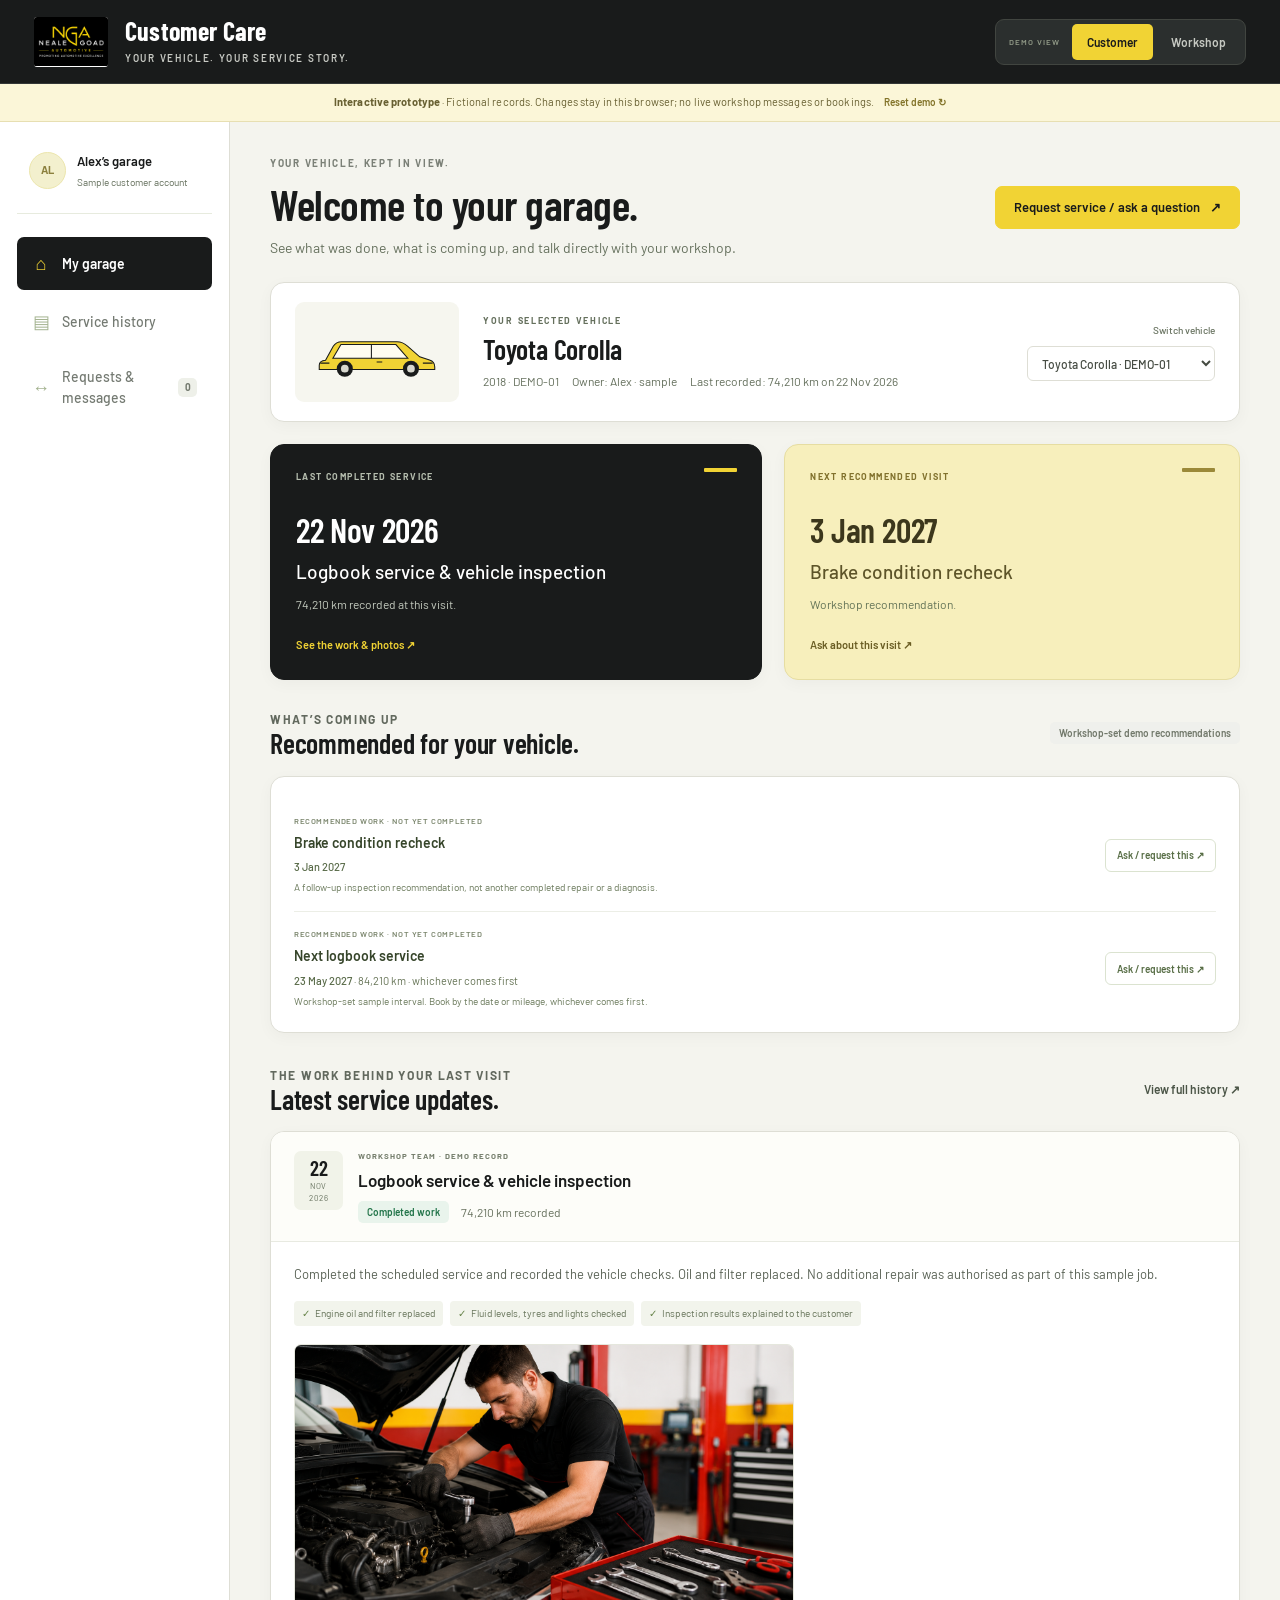
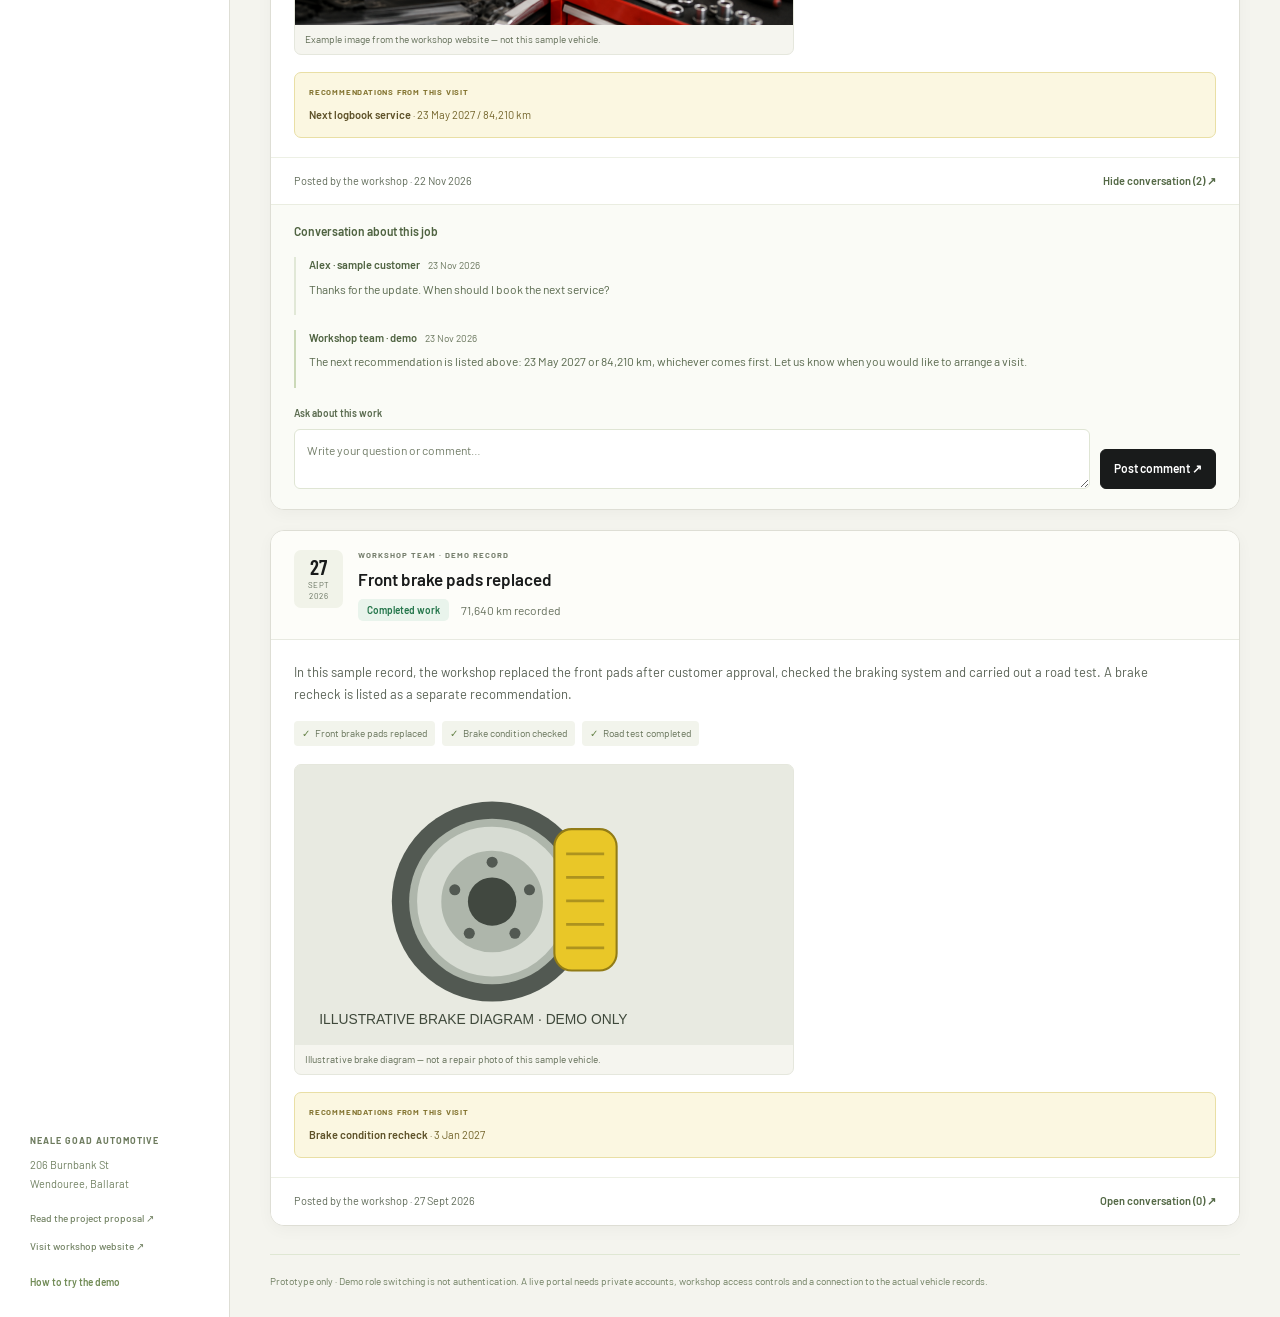
==== portal.html @ e9fcc273 "Build customer garage with service history, workshop photos and conversations" ====
<!doctype html>
<html lang="en-AU">
<head>
  <meta charset="utf-8">
  <meta name="viewport" content="width=device-width, initial-scale=1">
  <meta name="robots" content="noindex, nofollow">
  <meta name="theme-color" content="#191b1b">
  <meta name="description" content="Explore the Neale Goad Customer Care portal demo: vehicle service history, workshop photo updates, upcoming maintenance, comments and repair requests.">
  <title>My Garage — Neale Goad Customer Care</title>
  <link rel="icon" href="assets/favicon.svg" type="image/svg+xml">
  <link rel="preconnect" href="https://fonts.googleapis.com">
  <link rel="preconnect" href="https://fonts.gstatic.com" crossorigin>
  <link href="https://fonts.googleapis.com/css2?family=Barlow+Condensed:wght@500;600;700;800&family=Barlow:wght@400;500;600;700&display=swap" rel="stylesheet">
  <link rel="stylesheet" href="portal.css">
  <script src="portal.js" defer></script>
</head>
<body class="portal">
<a class="skip-link" href="#main">Skip to your garage</a>
<header class="app-header">
  <a href="./" class="app-brand" aria-label="Neale Goad Customer Care home"><img src="assets/nga-logo.jpeg" width="78" height="52" alt="Neale Goad Automotive"><span><strong>Customer Care</strong><small>YOUR VEHICLE. YOUR SERVICE STORY.</small></span></a>
  <div class="role-switch" role="group" aria-label="Demo role"><span>DEMO VIEW</span><button type="button" data-role="customer" aria-pressed="true">Customer</button><button type="button" data-role="workshop" aria-pressed="false">Workshop</button></div>
</header>
<div class="demo-banner" id="demo"><span><b>Interactive prototype</b> · Fictional records. Changes stay in this browser; no live workshop messages or bookings.</span><button class="text-button" type="button" id="reset-portal">Reset demo ↻</button></div>
<div class="app-layout">
  <aside class="sidebar"><div class="sidebar-account"><span class="account-avatar" aria-hidden="true">AL</span><div><strong id="account-name">Alex’s garage</strong><small id="account-description">Sample customer account</small></div></div><nav aria-label="Customer Care navigation"><button class="nav-button active" data-nav="overview" aria-current="page"><span aria-hidden="true">⌂</span><span id="overview-label">My garage</span></button><button class="nav-button" data-nav="history"><span aria-hidden="true">▤</span><span>Service history</span></button><button class="nav-button" data-nav="requests"><span aria-hidden="true">↔</span><span>Requests & messages</span><span class="count-badge" id="request-count">0</span></button><button class="nav-button" data-nav="workshop" id="post-navigation" hidden><span aria-hidden="true">＋</span><span>Post vehicle update</span></button></nav><div class="sidebar-foot"><p>NEALE GOAD AUTOMOTIVE</p><span>206 Burnbank St<br>Wendouree, Ballarat</span><a href="proposal.html">Read the project proposal ↗</a><a href="https://ballaratcarrepairsandservicing.com.au/" target="_blank" rel="noopener">Visit workshop website ↗</a><button type="button" class="text-button" id="open-help">How to try the demo</button></div></aside>
  <main class="app-main" id="main">
    <div class="page-heading" id="page-heading"></div>
    <section class="vehicle-strip" aria-label="Selected vehicle"><div class="vehicle-art" aria-hidden="true"><svg viewBox="0 0 400 150" fill="none"><path d="M53 98 75 58c5-8 13-13 24-13h158c12 0 22 5 31 13l34 30 28 9c10 3 15 9 15 20v7H35v-12c0-8 6-13 18-14Z" fill="#f1d334" stroke="#191b1b" stroke-width="3"/><path d="m97 53-23 39h214l-34-39H97Z" fill="#fffcef" stroke="#191b1b" stroke-width="3"/><path d="M184 53v39" stroke="#191b1b" stroke-width="3"/><circle cx="108" cy="122" r="23" fill="#191b1b"/><circle cx="108" cy="122" r="11" fill="#d8d8cf"/><circle cx="297" cy="122" r="23" fill="#191b1b"/><circle cx="297" cy="122" r="11" fill="#d8d8cf"/><path d="M38 106h26m267 0h28M199 103h16" stroke="#191b1b" stroke-width="3"/></svg></div><div class="vehicle-details"><p class="eyebrow">YOUR SELECTED VEHICLE</p><h2 id="vehicle-name">Toyota Corolla</h2><div class="vehicle-meta" id="vehicle-meta"></div></div><label class="vehicle-picker">Switch vehicle<select id="vehicle-select" aria-label="Switch vehicle"><option value="corolla">Toyota Corolla · DEMO-01</option><option value="ranger">Ford Ranger · DEMO-02</option></select></label></section>
    <section class="view-panel" id="view-overview" aria-label="Garage overview"></section>
    <section class="view-panel" id="view-history" aria-label="Vehicle service history" hidden></section>
    <section class="view-panel" id="view-requests" aria-label="Requests and messages" hidden></section>
    <section class="view-panel" id="view-workshop" aria-label="Workshop update composer" hidden></section>
    <p class="footer-note">Prototype only · Demo role switching is not authentication. A live portal needs private accounts, workshop access controls and a connection to the actual vehicle records.</p>
  </main>
</div>
<div class="toast" role="status" aria-live="polite" id="portal-status"></div>

<dialog class="dialog" id="request-dialog" aria-labelledby="request-title"><div class="dialog-header"><div><p class="eyebrow">ASK YOUR WORKSHOP</p><h2 id="request-title">What can we help with?</h2></div><button type="button" class="icon-button" data-close="request-dialog" aria-label="Close service request">×</button></div><p class="select-context" id="request-context"></p><form id="service-request-form"><div class="field"><label for="request-kind">I’d like to</label><select id="request-kind"><option value="service">Request a service or repair</option><option value="question">Ask a question</option></select></div><div class="field"><label for="request-subject">Service or question</label><input id="request-subject" maxlength="100" placeholder="e.g. Brake noise, air conditioning, next service" required></div><div class="field"><label for="request-description">Tell the workshop a little more</label><textarea id="request-description" rows="4" maxlength="2000" placeholder="Describe what you’ve noticed or what you would like done." required></textarea></div><div class="field-row"><div class="field"><label for="request-date">Preferred date <small>Optional</small></label><input type="date" id="request-date"></div><div class="field"><label for="request-time">Preferred time</label><select id="request-time"><option>Anytime</option><option>Morning</option><option>Afternoon</option></select></div></div><label class="pickup-check"><input id="request-pickup" type="checkbox"><span>Ask about pickup & delivery<small>Within 10 km of Ballarat CBD; staff confirm eligibility and arrangements.</small></span></label><p class="info-note">Your request is not an appointment until the workshop confirms it. In this prototype, it appears only in the demo workshop view.</p><p class="form-error" id="request-error" role="alert"></p><div class="dialog-actions"><button type="submit" class="button primary">Submit demo request <span aria-hidden="true">↗</span></button><button type="button" class="button secondary" data-close="request-dialog">Cancel</button></div></form></dialog>

<dialog class="dialog photo-dialog" id="photo-dialog" aria-labelledby="photo-title"><div class="dialog-header"><h2 id="photo-title">Workshop attachment</h2><button type="button" class="icon-button" data-close="photo-dialog" aria-label="Close photo">×</button></div><img id="full-photo" src="assets/example-workshop.png" alt="Example workshop attachment"><p id="full-photo-caption"></p></dialog>

<dialog class="dialog" id="help-dialog" aria-labelledby="help-title"><div class="dialog-header"><h2 id="help-title">Try the whole conversation.</h2><button type="button" class="icon-button" data-close="help-dialog" aria-label="Close demo guide">×</button></div><ol class="info-list"><li><strong>Customer:</strong> open a service record, view its photos, and add a question.</li><li><strong>Workshop:</strong> switch the demo view above, reply to the question, or open Post vehicle update.</li><li><strong>Post an update:</strong> record a service date, work carried out, a sample photo and an optional next recommendation.</li><li><strong>Customer:</strong> switch back. The update and reply are in the same vehicle’s history.</li><li><strong>Request work:</strong> ask for a service or repair. Review and reply to it in the workshop view.</li></ol><p class="info-note">Everything is fictional and stored on this browser only. No real customer information should be entered. Reset demo clears this prototype’s records, comments and uploaded photos on this device.</p><button type="button" class="button dark" data-close="help-dialog">Explore my garage ↗</button></dialog>
<noscript><p class="info-note">Enable JavaScript to explore the interactive portal. You can still read the <a href="proposal.html">project proposal</a>.</p></noscript>
</body>
</html>
---- portal.css ----
:root{--ink:#191b1b;--ink-soft:#383d3b;--muted:#6f756f;--canvas:#f4f4ee;--white:#fff;--line:#deded5;--yellow:#f1d334;--yellow-soft:#fbf6d8;--green:#23754a;--green-soft:#e9f4ec;--amber:#99620b;--amber-soft:#fff2d8;--blue:#315b85;--blue-soft:#eaf1f9;--radius:14px;--shadow:0 4px 16px rgba(25,27,27,.035)}
*{box-sizing:border-box}
[hidden],.view-panel[hidden]{display:none!important}
html{scroll-behavior:smooth;scroll-padding-top:24px}
body.portal{margin:0;background:var(--canvas);color:var(--ink);font-family:"Barlow",Arial,sans-serif;font-size:15px;line-height:1.5;-webkit-font-smoothing:antialiased}
button,input,textarea,select{font:inherit}
button,a,input,textarea,select{-webkit-tap-highlight-color:transparent}
button,a{touch-action:manipulation}
button{cursor:pointer}
button:disabled{cursor:not-allowed;opacity:.48}
a{color:inherit}
img,svg{display:block;max-width:100%}
button,input,textarea,select,summary{outline-offset:4px}
:focus-visible{outline:3px solid #3b72bc;outline-offset:4px}
h1,h2,h3,h4,p{margin-top:0}
h1,h2,h3,h4{line-height:1.12}
p{margin-bottom:14px}
button svg,a svg{flex:0 0 auto}
.visually-hidden{position:absolute;width:1px;height:1px;padding:0;margin:-1px;overflow:hidden;clip:rect(0,0,0,0);white-space:nowrap;border:0}
.skip-link{position:fixed;top:10px;left:10px;z-index:100;transform:translateY(-150%);padding:12px 18px;background:var(--yellow);border-radius:6px;color:var(--ink);font-weight:700}
.skip-link:focus{transform:translateY(0)}
.app-header{min-height:84px;background:var(--ink);color:#fff;display:flex;align-items:center;justify-content:space-between;gap:24px;padding:13px 34px;border-bottom:1px solid #333737}
.app-brand{display:flex;align-items:center;gap:17px;text-decoration:none;min-width:0}
.app-brand img{width:74px;height:50px;object-fit:contain;background:#fff;border-radius:3px}
.app-brand strong{display:block;font-family:"Barlow Condensed",sans-serif;font-size:26px;font-weight:700;line-height:1;letter-spacing:.2px}
.app-brand small{display:block;color:#c9cbc5;font-size:10px;letter-spacing:1.7px;margin-top:7px;font-weight:600}
.app-header-right{display:flex;align-items:center;gap:18px}
.role-switch{display:flex;gap:3px;background:#2b2f2e;padding:4px;border:1px solid #414540;border-radius:9px}
.role-switch button{background:transparent;border:0;border-radius:5px;color:#c6c9c2;font-size:12px;font-weight:600;padding:9px 15px;white-space:nowrap;transition:background .15s,color .15s}
.role-switch button[aria-pressed="true"]{background:var(--yellow);color:var(--ink)}
.header-link{font-size:12px;font-weight:600;color:#d0d3cc;text-decoration:none;white-space:nowrap}
.header-link:hover{color:var(--yellow)}
.demo-banner{display:flex;align-items:center;justify-content:center;gap:10px;padding:8px 24px;background:var(--yellow-soft);color:#686032;font-size:11px;text-align:center;border-bottom:1px solid #e7dfb2;letter-spacing:.1px}
.demo-banner strong{color:#4e4824;font-weight:700}
.demo-banner .demo-dot{height:6px;width:6px;border-radius:50%;background:#b99614;flex:0 0 auto}
.app-layout{display:grid;grid-template-columns:230px minmax(0,1fr);min-height:calc(100vh - 117px)}
.sidebar{background:#fff;border-right:1px solid var(--line);padding:30px 17px 24px;display:flex;flex-direction:column;gap:5px;min-width:0}
.sidebar-label{padding:0 15px;margin:0 0 13px;color:#8a8f87;font-size:10px;font-weight:700;letter-spacing:1.5px}
.sidebar nav{display:flex;flex-direction:column;gap:5px}
.nav-button{display:flex;align-items:center;gap:12px;width:100%;padding:13px 15px;border:0;border-radius:7px;text-align:left;background:transparent;color:#747a72;font-size:14px;font-weight:500;transition:background .15s,color .15s;min-width:0}
.nav-button:hover{color:var(--ink);background:#f3f4ee}
.nav-button.active,.nav-button[aria-current="page"]{background:var(--ink);color:#fff;font-weight:600}
.nav-button.active .nav-icon{color:var(--yellow)}
.nav-icon{width:20px;font-size:19px;line-height:1;display:flex;justify-content:center;align-items:center;flex:0 0 auto}
.nav-button .count-badge{margin-left:auto}
.sidebar-foot{margin-top:auto;padding:26px 13px 0;color:var(--muted);font-size:12px;line-height:1.5}
.sidebar-foot strong{display:block;color:var(--ink);font-size:13px;margin:0 0 7px}
.sidebar-foot p{margin-bottom:12px}
.sidebar-foot a{font-weight:600;text-decoration:none;border-bottom:1px solid #c5c8bd;padding-bottom:2px}
.sidebar-foot .status-pill{margin-top:9px}
.sidebar-profile{display:flex;gap:10px;align-items:center;border-top:1px solid var(--line);padding:20px 13px 0;margin-top:22px}
.avatar{width:35px;height:35px;border-radius:50%;background:var(--yellow-soft);display:flex;align-items:center;justify-content:center;font-size:12px;font-weight:700;color:#675b1f;flex:0 0 auto}
.sidebar-profile strong{display:block;font-size:12px}
.sidebar-profile small{display:block;font-size:10px;color:var(--muted);margin-top:1px}
.app-main{padding:34px 40px 28px;min-width:0;max-width:1600px;width:100%;margin:0 auto}
.view-panel{min-width:0}
.page-heading{display:flex;align-items:center;justify-content:space-between;gap:24px;margin-bottom:24px}
.eyebrow{color:#7b8077;font-size:10px;font-weight:700;letter-spacing:1.7px;margin:0 0 9px;text-transform:uppercase}
.page-heading h1{font-family:"Barlow Condensed",sans-serif;font-weight:600;font-size:43px;letter-spacing:-.5px;margin:0 0 9px}
.page-heading p:not(.eyebrow){color:var(--muted);font-size:14px;margin:0;max-width:620px}
.heading-actions{display:flex;gap:10px;flex:0 0 auto;align-items:center}
.button{display:inline-flex;justify-content:center;align-items:center;gap:10px;min-height:43px;padding:11px 18px;background:#fff;color:var(--ink);border:1px solid var(--line);border-radius:7px;text-decoration:none;font-size:13px;font-weight:600;line-height:1.25;transition:background .15s,border-color .15s,transform .15s;white-space:normal;text-align:center}
.button:hover{background:#f1f2eb;border-color:#bbbfb2}
.button.primary{background:var(--yellow);color:var(--ink);border-color:var(--yellow)}
.button.primary:hover{background:#e8c724;border-color:#e8c724}
.button.dark{background:var(--ink);border-color:var(--ink);color:#fff}
.button.dark:hover{background:#303735;border-color:#303735}
.button.secondary{background:#fff;border-color:var(--line)}
.button.small{min-height:34px;font-size:12px;padding:8px 13px;border-radius:6px}
.button.full{width:100%}
.button:active:not(:disabled){transform:translateY(1px)}
.icon-button{width:34px;height:34px;display:inline-flex;align-items:center;justify-content:center;background:#fff;border:1px solid var(--line);border-radius:6px;font-size:21px;line-height:1;color:var(--ink)}
.icon-button:hover{background:var(--canvas)}
.text-button{display:inline-flex;align-items:center;gap:7px;border:0;padding:3px 0;background:transparent;color:#4b5547;font-size:12px;font-weight:600;text-decoration:none}
.text-button:hover{color:#151a12;text-decoration:underline;text-underline-offset:3px}
.count-badge{display:inline-flex;justify-content:center;align-items:center;min-width:19px;height:19px;padding:0 5px;border-radius:5px;background:#eef0e9;color:#72786d;font-size:10px;font-weight:700;line-height:1}
.nav-button.active .count-badge{background:#454a43;color:#e9eddf}
.vehicle-strip{display:grid;grid-template-columns:164px minmax(0,1fr) auto;gap:24px;align-items:center;background:#fff;border:1px solid var(--line);border-radius:var(--radius);padding:19px 24px;margin-bottom:22px;min-width:0;box-shadow:var(--shadow)}
.vehicle-art{width:164px;height:100px;display:flex;justify-content:center;align-items:center;background:#f6f6ef;border-radius:9px;padding:12px}
.vehicle-art svg{width:100%;height:auto;max-height:85px}
.vehicle-details{min-width:0}
.vehicle-details .eyebrow{font-size:9px;margin-bottom:6px}
.vehicle-details h2{font-family:"Barlow Condensed",sans-serif;font-size:28px;font-weight:600;letter-spacing:-.2px;margin:0 0 7px}
.vehicle-meta{display:flex;gap:13px;align-items:center;flex-wrap:wrap;color:#858a80;font-size:12px}
.vehicle-meta .registration,.registration{display:inline-flex;align-items:center;min-height:23px;background:#f8f7eb;border:1px solid #dedcc4;border-radius:3px;padding:1px 8px;font-size:11px;letter-spacing:1px;font-weight:700;color:#4e513f}
.vehicle-meta strong{color:#606759;font-weight:500}
.vehicle-picker{display:flex;flex-direction:column;align-items:flex-end;gap:8px;min-width:160px}
.vehicle-picker label{font-size:10px;color:var(--muted);font-weight:600}
.vehicle-picker select{min-width:155px;min-height:35px;border:1px solid var(--line);border-radius:6px;background:#fff;padding:6px 28px 6px 10px;color:#454b42;font-size:12px;max-width:100%}
.status-pill{display:inline-flex;align-items:center;gap:5px;padding:5px 9px;border-radius:5px;background:#f0f2ed;color:#68725d;font-size:10px;font-weight:600;line-height:1.2;white-space:nowrap}
.status-pill.green{background:var(--green-soft);color:var(--green)}
.status-pill.amber{background:var(--amber-soft);color:var(--amber)}
.status-pill.blue{background:var(--blue-soft);color:var(--blue)}
.status-pill.grey{background:#eff0ec;color:#71786a}
.overview-grid{display:grid;grid-template-columns:minmax(0,1.08fr) minmax(0,1fr);gap:22px;margin-bottom:26px}
.panel{background:#fff;border:1px solid var(--line);border-radius:var(--radius);padding:23px;min-width:0;box-shadow:var(--shadow)}
.panel h2{font-family:"Barlow Condensed",sans-serif;font-size:25px;font-weight:600;margin-bottom:16px}
.next-service{position:relative;overflow:hidden;background:var(--ink);border:1px solid var(--ink);border-radius:var(--radius);padding:25px 25px 23px;color:#fff;min-width:0;display:flex;flex-direction:column;align-items:flex-start;box-shadow:var(--shadow)}
.next-service:after{content:"";position:absolute;top:23px;right:24px;width:33px;height:4px;background:var(--yellow);border-radius:1px}
.next-service .eyebrow{color:#b5bdae;max-width:calc(100% - 45px);font-size:9px;letter-spacing:1.4px}
.next-service h2{font-family:"Barlow Condensed",sans-serif;font-size:35px;font-weight:600;letter-spacing:-.2px;line-height:1.05;margin:5px 0 12px}
.next-service h2 span{color:var(--yellow)}
.next-service p{color:#afb9a8;font-size:12px;line-height:1.6;max-width:340px;margin-bottom:18px}
.next-service p strong{color:#e4e9df;font-weight:500}
.next-service .status-pill{margin-bottom:13px;background:#373c2e;color:#e3d77e}
.next-service .button{margin-top:auto}
.next-service .due-details{display:flex;gap:21px;margin-bottom:20px}
.due-details div{display:flex;flex-direction:column;gap:3px}
.due-details small{color:#a4ad9d;font-size:9px;letter-spacing:.7px;text-transform:uppercase}
.due-details strong{font-size:14px;color:#fff;font-weight:600}
.next-service .fine{font-size:10px;margin-top:10px;margin-bottom:0;color:#98a28f}
.upcoming-list{background:#fff;border:1px solid var(--line);border-radius:var(--radius);padding:22px 23px;min-width:0;box-shadow:var(--shadow)}
.upcoming-list .section-heading{margin-bottom:10px}
.upcoming-list h2{font-family:"Barlow Condensed",sans-serif;font-weight:600;font-size:25px;margin:0}
.recommendation-row{display:flex;align-items:flex-start;justify-content:space-between;gap:13px;padding:16px 0;border-bottom:1px solid #eceee6;min-width:0}
.recommendation-row:last-child{border-bottom:0;padding-bottom:1px}
.recommendation-row h3{font-size:13px;font-weight:600;margin:0 0 6px;line-height:1.35}
.recommendation-row p{font-size:11px;color:#87907e;line-height:1.55;margin:0;max-width:310px}
.recommendation-row .recommendation-icon{color:#7f8b70;background:#f0f4e9;width:28px;height:28px;display:flex;align-items:center;justify-content:center;border-radius:6px;flex:0 0 auto;margin-right:1px}
.recommendation-copy{flex:1;min-width:0}
.metric-grid{display:grid;grid-template-columns:repeat(3,minmax(0,1fr));gap:13px;margin:0 0 25px}
.metric{background:#fff;border:1px solid var(--line);border-radius:10px;padding:18px 20px;min-width:0}
.metric .stat-label,.stat-label{display:block;color:#8c9383;font-size:10px;font-weight:600;margin-bottom:8px}
.metric strong{display:block;font-family:"Barlow Condensed",sans-serif;font-size:30px;font-weight:600;line-height:1.1;margin-bottom:4px}
.metric small{color:var(--muted);font-size:10px}
.section-heading{display:flex;align-items:center;justify-content:space-between;gap:15px;margin:0 0 16px}
.section-heading h2{font-family:"Barlow Condensed",sans-serif;font-size:28px;font-weight:600;letter-spacing:-.25px;margin:0}
.section-heading p{color:var(--muted);font-size:12px;margin:4px 0 0}
.section-heading .section-label{font-size:10px;color:var(--muted);font-weight:500}
.section-tabs{display:flex;align-items:center;gap:22px;border-bottom:1px solid var(--line);margin:0 0 22px}
.tab-button{display:flex;gap:8px;align-items:center;border:0;border-bottom:2px solid transparent;background:transparent;padding:12px 0;color:#92988b;font-size:12px;font-weight:600;margin-bottom:-1px;white-space:nowrap}
.tab-button.active,.tab-button[aria-selected="true"]{color:var(--ink);border-bottom-color:var(--ink)}
.tab-button.active .count-badge{background:#e5e7dd;color:#4b5540}
.timeline{display:grid;gap:20px;min-width:0}
.service-entry{background:#fff;border:1px solid var(--line);border-radius:var(--radius);overflow:hidden;min-width:0;box-shadow:var(--shadow)}
.entry-header{display:flex;align-items:center;justify-content:space-between;gap:16px;padding:18px 23px;background:#fdfdf9;border-bottom:1px solid #e8eae1;min-width:0}
.entry-header-left{display:flex;gap:13px;align-items:center;min-width:0}
.entry-date{display:flex;flex-direction:column;align-items:center;justify-content:center;flex:0 0 auto;min-width:45px;min-height:47px;padding:6px 9px;background:#f1f3e9;border-radius:7px;text-align:center}
.entry-date strong{font-family:"Barlow Condensed",sans-serif;font-size:21px;line-height:1;font-weight:600}
.entry-date span,.entry-date small{font-size:9px;color:#7d8670;letter-spacing:.5px;text-transform:uppercase;line-height:1.2;margin-top:3px}
.entry-header h3{font-size:16px;font-weight:600;margin:0 0 5px;line-height:1.3}
.entry-header p{color:#8d9583;font-size:10px;margin:0}
.entry-header p strong{font-weight:500;color:#66715a}
.entry-body{padding:21px 23px 19px;min-width:0}
.entry-body>p{font-size:13px;line-height:1.7;color:#6d7664;max-width:880px;margin:0 0 16px;white-space:pre-wrap;overflow-wrap:anywhere}
.work-list{display:flex;flex-wrap:wrap;gap:7px;margin:0 0 18px;padding:0;list-style:none}
.work-list li{display:flex;align-items:center;gap:5px;border-radius:4px;background:#f2f4ec;color:#67745a;font-size:10px;padding:5px 8px}
.work-list li:before{content:"✓";font-size:10px;color:#668348}
.photo-grid{display:grid;grid-template-columns:repeat(3,minmax(0,1fr));gap:10px;margin:0 0 17px}
.photo-grid figure{margin:0;min-width:0;background:#f5f5ef;border:1px solid #e5e7dd;border-radius:7px;overflow:hidden}
.photo-grid img{width:100%;height:auto;aspect-ratio:16/10;object-fit:cover;background:#e5e8df}
.photo-grid figcaption{padding:8px 10px;color:#7b866f;font-size:10px;line-height:1.35;overflow-wrap:anywhere}
.photo-grid.two{grid-template-columns:repeat(2,minmax(0,1fr))}
.photo-grid.single{grid-template-columns:minmax(0,340px)}
.entry-recommendation{display:flex;gap:9px;background:var(--yellow-soft);border:1px solid #eee4a9;padding:11px 13px;border-radius:6px;color:#82722a;font-size:11px;line-height:1.55;margin-top:13px}
.entry-recommendation strong{color:#67581e;font-weight:600}
.entry-recommendation p{margin:0}
.entry-footer{display:flex;align-items:center;justify-content:space-between;gap:15px;padding:12px 23px;border-top:1px solid #edf0e5;background:#fff}
.entry-footer small{color:#9ba290;font-size:10px}
.comment-toggle{display:flex;align-items:center;gap:7px;border:0;background:transparent;color:#6c7a5d;padding:3px 0;font-size:11px;font-weight:600}
.comment-toggle:hover{color:var(--ink)}
.comment-toggle .comment-icon{font-size:15px}
.thread{padding:18px 23px 20px;background:#fafbf6;border-top:1px solid #eaede1;min-width:0}
.comment{display:flex;gap:10px;padding:0 0 17px;min-width:0}
.comment-avatar{width:29px;height:29px;border-radius:50%;background:#edeedc;color:#7a7f60;display:flex;align-items:center;justify-content:center;font-size:9px;font-weight:700;flex:0 0 auto}
.comment.staff .comment-avatar{background:#e6e9df;color:#5e6c4b}
.comment-content{flex:1;min-width:0}
.comment-meta{display:flex;align-items:center;gap:7px;flex-wrap:wrap;margin:1px 0 6px;color:#99a18d;font-size:10px}
.comment-meta strong{font-size:11px;color:#566449;font-weight:600}
.comment-meta .staff,.staff-badge{display:inline-flex;padding:2px 5px;background:#eef0d9;color:#808342;border-radius:3px;font-size:8px;font-weight:600}
.comment p{font-size:12px;color:#77836a;line-height:1.6;margin:0;white-space:pre-wrap;overflow-wrap:anywhere}
.comment-form{display:flex;align-items:flex-end;gap:9px;padding-top:2px}
.comment-form textarea{min-width:0;flex:1;min-height:41px;max-height:160px;resize:vertical;border:1px solid #dfe5d4;border-radius:6px;background:#fff;padding:11px 12px;color:var(--ink);font-size:12px;line-height:1.5}
.comment-form textarea::placeholder{color:#a0a992}
.comment-form .button{min-height:41px;flex:0 0 auto}
.requests-list{display:grid;gap:18px}
.request-card{background:#fff;border:1px solid var(--line);border-radius:var(--radius);overflow:hidden;min-width:0;box-shadow:var(--shadow)}
.request-header{display:flex;justify-content:space-between;align-items:flex-start;gap:16px;padding:20px 23px 13px}
.request-header h3{font-size:16px;font-weight:600;line-height:1.35;margin:0 0 8px}
.request-meta{display:flex;gap:12px;flex-wrap:wrap;font-size:10px;color:#929c86}
.request-meta strong{color:#68795b;font-weight:500}
.request-body{padding:0 23px 20px}
.request-body>p{font-size:13px;line-height:1.7;color:#6d7b5f;margin:0;white-space:pre-wrap;overflow-wrap:anywhere}
.request-details{display:flex;gap:18px;margin-top:15px;color:#879976;font-size:11px}
.reply-list{padding:17px 23px 0;background:#fafbf6;border-top:1px solid #e9eee1;min-width:0}
.reply{padding:0 0 16px;min-width:0}
.reply+.reply{border-top:1px solid #e7ecde;padding-top:15px}
.reply p{font-size:12px;color:#748466;line-height:1.6;margin:0;white-space:pre-wrap;overflow-wrap:anywhere}
.reply-form{display:flex;gap:9px;align-items:flex-end;padding:0 23px 20px;background:#fafbf6}
.reply-form textarea{flex:1;min-width:0;min-height:42px;max-height:160px;resize:vertical;border:1px solid #dce4d1;background:#fff;border-radius:6px;padding:11px 12px;font-size:12px;line-height:1.5}
.reply-form .button{min-height:42px;flex:0 0 auto}
.empty-state{display:flex;flex-direction:column;align-items:center;justify-content:center;text-align:center;background:#fff;border:1px dashed #d6dfc7;border-radius:var(--radius);padding:48px 24px;color:#7a8b67;min-height:210px}
.empty-state h3{font-family:"Barlow Condensed",sans-serif;font-size:25px;margin:0 0 10px;color:#41572d;font-weight:600}
.empty-state p{max-width:400px;font-size:13px;line-height:1.65;margin-bottom:17px}
.empty-icon{font-size:30px;margin-bottom:15px;color:#b8c6a5}
.workshop-grid{display:grid;grid-template-columns:minmax(0,1.15fr) minmax(0,1fr);gap:22px;align-items:start}
.composer{background:#fff;border:1px solid var(--line);border-radius:var(--radius);padding:24px;min-width:0;box-shadow:var(--shadow)}
.composer h2{font-family:"Barlow Condensed",sans-serif;font-weight:600;font-size:27px;margin:0 0 8px}
.composer>p{font-size:12px;color:#8a977d;line-height:1.6;margin-bottom:22px}
.field{display:flex;flex-direction:column;gap:7px;margin-bottom:17px;min-width:0}
.field-row{display:grid;grid-template-columns:repeat(2,minmax(0,1fr));gap:14px;min-width:0}
.field label,.composer label,.dialog label{font-size:11px;font-weight:600;color:#5f6e50;line-height:1.4}
.field label .optional{color:#a1ac95;font-weight:400;margin-left:4px}
.field input,.field textarea,.field select,.select-context select{width:100%;max-width:100%;min-width:0;border:1px solid #dce3d2;border-radius:6px;background:#fff;padding:11px 12px;color:var(--ink);font-size:12px;line-height:1.4;min-height:41px;transition:border-color .15s}
.field input:hover,.field textarea:hover,.field select:hover{border-color:#b7c5a5}
.field input::placeholder,.field textarea::placeholder{color:#a4ae99}
.field textarea{resize:vertical;min-height:112px;max-height:340px;line-height:1.65}
.field small,.field .hint{font-size:10px;color:#9aa68d;line-height:1.5;margin-top:-1px}
.field input[type="date"]{color-scheme:light}
.field input[type="file"]{font-size:11px;padding:9px;background:#fafbf6}
.field input[type="file"]::file-selector-button{border:0;background:#e9eedf;color:#647653;padding:6px 9px;font-size:10px;font-weight:600;border-radius:4px;margin-right:10px;cursor:pointer}
.file-field{position:relative;display:block;padding:18px;background:#fafbf6;border:1px dashed #d7e0c9;border-radius:7px;min-width:0}
.file-field>span{display:block;color:#71855e;font-size:12px;font-weight:600;margin:0 0 6px}
.file-field>small{display:block;font-weight:400}
.file-field input{margin-top:11px;padding:0!important;border:0!important;background:transparent!important;min-height:30px!important}
.upload-preview{display:grid;grid-template-columns:repeat(3,minmax(0,1fr));gap:8px;margin-top:12px}
.upload-preview:empty{display:none}
.upload-preview figure{position:relative;min-width:0;margin:0;background:#eef2e7;border:1px solid #dde5d2;border-radius:6px;overflow:hidden}
.upload-preview img{aspect-ratio:1.4;object-fit:cover;width:100%;height:auto}
.upload-preview figcaption{font-size:9px;color:#839173;padding:5px 6px;white-space:nowrap;overflow:hidden;text-overflow:ellipsis}
.upload-preview .icon-button{position:absolute;right:3px;top:3px;width:23px;height:23px;background:#fff;font-size:16px}
.composer-actions{display:flex;align-items:center;justify-content:space-between;gap:12px;border-top:1px solid #e9eee0;margin-top:20px;padding-top:18px}
.composer-actions small{font-size:10px;color:#9aa78d;max-width:200px}
.preview-post{min-width:0}
.preview-post>.eyebrow{padding:0 2px;margin:0 0 12px;color:#95a188}
.preview-post .service-entry{box-shadow:none}
.preview-post .entry-header,.preview-post .entry-body{padding-left:19px;padding-right:19px}
.preview-post .entry-header h3{font-size:14px}
.preview-post .entry-body>p{font-size:12px;line-height:1.65;min-height:60px}
.preview-post .photo-grid{grid-template-columns:repeat(2,minmax(0,1fr))}
.preview-placeholder{border:1px dashed #dbe3cf;background:#f8faf4;border-radius:7px;min-height:140px;display:flex;flex-direction:column;align-items:center;justify-content:center;gap:8px;color:#b2bea4;font-size:11px;text-align:center;padding:20px}
.preview-placeholder span{font-size:26px;color:#c6d1ba}
.select-context{display:flex;justify-content:space-between;align-items:center;gap:18px;background:#fff;border:1px solid var(--line);border-radius:10px;padding:17px 20px;margin-bottom:22px;min-width:0}
.select-context label{font-size:12px;font-weight:600;color:#667856;flex:0 0 auto}
.select-context select{max-width:390px}
.info-note{display:flex;gap:10px;padding:13px 15px;background:#edf3e7;border:1px solid #dce7cf;border-radius:7px;color:#71865d;font-size:11px;line-height:1.6;margin:17px 0}
.info-note strong{color:#526d3c;font-weight:600}
.info-note p{margin:0}
.info-note .note-icon{font-size:15px;line-height:1.4;flex:0 0 auto}
.form-error{font-size:12px;line-height:1.5;background:#fff0ed;border:1px solid #f0d0c6;color:#a34f3f;border-radius:6px;padding:10px 12px;margin:12px 0}
.form-success{font-size:12px;line-height:1.5;background:var(--green-soft);border:1px solid #d1e5d7;color:var(--green);border-radius:6px;padding:10px 12px;margin:12px 0}
.grid-two{display:grid;grid-template-columns:repeat(2,minmax(0,1fr));gap:22px}
.info-list{padding:0;list-style:none;margin:0}
.info-list li{display:flex;justify-content:space-between;gap:15px;padding:12px 0;border-bottom:1px solid #eaf0e1;font-size:12px;color:#8b9b7b}
.info-list li:last-child{border-bottom:0}
.info-list li strong{color:#5e764a;font-weight:500;text-align:right}
.info-list dt{color:#879a74;font-size:11px;margin:14px 0 4px}
.info-list dd{margin:0;color:#5b7545;font-size:13px;line-height:1.5}
.panel .info-note:last-child{margin-bottom:0}
.panel-description{font-size:13px;line-height:1.65;color:#7f9270}
.settings-option{display:flex;gap:11px;align-items:flex-start;padding:13px 0;border-bottom:1px solid #e9efdf}
.settings-option:last-child{border-bottom:0}
.settings-option input[type="checkbox"]{accent-color:var(--ink);width:16px;height:16px;flex:0 0 auto;margin-top:3px}
.settings-option label{font-size:12px;font-weight:600;color:#637b4e}
.settings-option small{display:block;margin-top:4px;font-size:11px;font-weight:400;line-height:1.5;color:#97a587}
.dialog,dialog{border:1px solid var(--line);border-radius:16px;padding:27px;max-width:560px;width:calc(100% - 36px);max-height:calc(100dvh - 50px);overflow:auto;background:#fff;color:var(--ink);box-shadow:0 25px 100px rgba(25,27,27,.18)}
dialog::backdrop{background:rgba(25,27,27,.45);backdrop-filter:blur(3px)}
.dialog-header{display:flex;align-items:flex-start;justify-content:space-between;gap:20px;margin-bottom:24px}
.dialog-header h2{font-family:"Barlow Condensed",sans-serif;font-weight:600;font-size:31px;margin:0 0 7px;letter-spacing:-.2px}
.dialog-header p{font-size:12px;color:#899b78;margin-bottom:0;line-height:1.6}
.dialog-header .icon-button{flex:0 0 auto}
.dialog-actions{display:flex;justify-content:flex-end;gap:10px;margin-top:22px;padding-top:18px;border-top:1px solid #e7efdd}
.dialog .field textarea{min-height:120px}
.dialog .info-note{font-size:10px}
.toast{position:fixed;bottom:22px;left:calc(50% + 100px);z-index:70;transform:translateX(-50%);background:var(--ink);color:#fff;padding:13px 19px;border:1px solid #3f4f32;border-radius:8px;box-shadow:0 8px 30px rgba(25,27,27,.18);font-size:12px;line-height:1.5;max-width:calc(100% - 32px);min-width:200px;text-align:center}
.toast:empty{display:none}
.footer-note{display:flex;justify-content:space-between;gap:15px;margin:28px 0 0;padding-top:18px;border-top:1px solid #dfe7d3;color:#a0ac92;font-size:10px;line-height:1.6}
.footer-note a{text-decoration:none;color:#798d66}
.footer-note a:hover{text-decoration:underline;text-underline-offset:3px}
.fine{font-size:11px;color:var(--muted);line-height:1.6}
.mobile-nav{display:none}
@media(min-width:1600px){.app-main{padding-left:55px;padding-right:55px}}
@media(max-width:1190px){.app-layout{grid-template-columns:205px minmax(0,1fr)}.sidebar{padding-left:12px;padding-right:12px}.app-main{padding:29px 27px 24px}.app-header{padding-left:25px;padding-right:25px}.vehicle-strip{grid-template-columns:133px minmax(0,1fr) auto;gap:17px;padding:18px 20px}.vehicle-art{width:133px;height:91px}.vehicle-details h2{font-size:26px}.vehicle-meta{font-size:11px;gap:9px}.vehicle-picker{min-width:140px}.vehicle-picker select{min-width:140px}.overview-grid{gap:17px}.next-service,.upcoming-list{padding:21px}.next-service h2{font-size:32px}.metric{padding:16px}.workshop-grid{grid-template-columns:1fr}.preview-post{max-width:none}.preview-post .entry-body>p{min-height:0}.toast{left:calc(50% + 90px)}}
@media(max-width:980px){.app-layout{grid-template-columns:185px minmax(0,1fr)}.sidebar{padding:24px 10px}.sidebar-label{padding-left:10px}.nav-button{padding:12px 10px;gap:8px;font-size:12px}.sidebar-foot{padding-left:10px;padding-right:8px;font-size:11px}.app-main{padding:27px 23px}.page-heading{align-items:flex-start;gap:16px}.page-heading h1{font-size:38px}.page-heading p:not(.eyebrow){font-size:12px;line-height:1.6}.heading-actions .button{font-size:11px;padding:10px 13px}.vehicle-strip{grid-template-columns:100px minmax(0,1fr);gap:17px}.vehicle-art{width:100px;height:78px;padding:8px}.vehicle-picker{grid-column:1/-1;flex-direction:row;align-items:center;justify-content:flex-end;padding-top:11px;border-top:1px solid #edf0e5;margin-top:-2px}.vehicle-picker label{margin-right:auto}.vehicle-picker select{min-height:31px;font-size:11px;min-width:145px}.vehicle-meta{gap:8px}.overview-grid{grid-template-columns:1fr}.next-service{min-height:240px;padding:24px}.next-service h2{font-size:36px}.upcoming-list{padding:22px 24px}.photo-grid{grid-template-columns:repeat(2,minmax(0,1fr))}.metric-grid{gap:9px}.metric{padding:15px 12px}.metric strong{font-size:27px}.metric .stat-label{font-size:9px}.entry-header,.entry-body,.entry-footer{padding-left:20px;padding-right:20px}.thread{padding-left:20px;padding-right:20px}.entry-header h3{font-size:15px}.grid-two{grid-template-columns:1fr}.app-header{padding:13px 21px}.header-link{display:none}.role-switch button{padding:9px 12px}.app-brand{gap:12px}.app-brand strong{font-size:25px}.app-brand small{font-size:9px}.footer-note{font-size:9px}.toast{left:calc(50% + 80px)}}
@media(max-width:740px){.app-header{min-height:74px;padding:12px 18px;gap:12px;flex-wrap:wrap}.app-brand img{width:60px;height:41px}.app-brand{gap:11px}.app-brand strong{font-size:23px}.app-brand small{font-size:8px;letter-spacing:1.2px;margin-top:5px}.role-switch{padding:3px;gap:1px}.role-switch button{font-size:10px;padding:8px 10px}.app-header-right{gap:9px}.demo-banner{padding:8px 15px;font-size:10px;line-height:1.5;gap:7px}.app-layout{display:block;min-height:calc(100vh - 108px)}.sidebar{padding:0 17px;display:block;border-right:0;border-bottom:1px solid var(--line);overflow-x:auto;scrollbar-width:none}.sidebar::-webkit-scrollbar{display:none}.sidebar nav{display:flex;flex-direction:row;gap:20px;min-width:max-content}.sidebar .nav-button{width:auto;gap:7px;padding:15px 0 12px;border-radius:0;border-bottom:3px solid transparent;background:transparent;color:#9ba68f;font-size:11px;font-weight:500}.sidebar .nav-button:hover{background:transparent;color:var(--ink)}.sidebar .nav-button.active{background:transparent;color:var(--ink);border-bottom-color:var(--ink);font-weight:600}.sidebar .nav-button.active .nav-icon{color:var(--ink)}.sidebar .nav-icon{font-size:15px;width:16px}.sidebar .count-badge{min-width:16px;height:16px;font-size:9px;padding:0 4px;border-radius:4px}.sidebar .nav-button.active .count-badge{background:#e9eddf;color:#647b4d}.sidebar-label,.sidebar-foot,.sidebar-profile{display:none}.app-main{padding:25px 19px 23px}.page-heading{margin-bottom:21px;gap:15px;align-items:flex-end}.page-heading h1{font-size:36px;margin-bottom:8px}.page-heading .eyebrow{font-size:8px;letter-spacing:1.2px}.page-heading p:not(.eyebrow){font-size:12px;line-height:1.65;max-width:340px}.heading-actions{gap:7px}.heading-actions .button{font-size:10px;padding:9px 10px;min-height:37px}.vehicle-strip{padding:16px 17px;gap:16px;margin-bottom:17px;border-radius:11px;grid-template-columns:105px minmax(0,1fr)}.vehicle-art{width:105px;height:76px}.vehicle-details h2{font-size:25px;margin-bottom:7px}.vehicle-details .eyebrow{font-size:8px;letter-spacing:.9px;margin-bottom:5px}.vehicle-meta{font-size:10px;gap:5px 9px}.vehicle-meta .registration{font-size:10px;min-height:21px;padding:1px 6px}.vehicle-picker{padding-top:11px;margin-top:0}.vehicle-picker label{font-size:9px}.vehicle-picker .status-pill{font-size:9px}.vehicle-picker select{min-width:130px;font-size:10px;min-height:30px;padding-left:8px}.overview-grid{gap:17px;margin-bottom:23px}.next-service{padding:23px;min-height:235px;border-radius:11px}.next-service h2{font-size:36px}.next-service .eyebrow{font-size:8px}.next-service p{font-size:12px}.next-service .button{font-size:12px;min-height:41px}.upcoming-list{padding:21px;border-radius:11px}.upcoming-list h2{font-size:24px}.recommendation-row{padding:14px 0}.metric-grid{gap:9px;margin-bottom:23px}.metric{border-radius:9px;padding:14px 12px}.metric strong{font-size:27px;margin-bottom:5px}.metric .stat-label{font-size:9px;margin-bottom:7px}.metric small{font-size:9px;line-height:1.4;display:block}.section-heading{margin-bottom:14px}.section-heading h2{font-size:26px}.section-heading .text-button{font-size:10px}.section-heading .section-label{font-size:9px}.section-tabs{gap:22px;margin-bottom:18px;overflow:auto;scrollbar-width:none}.section-tabs::-webkit-scrollbar{display:none}.tab-button{font-size:11px;padding:11px 0}.timeline{gap:17px}.service-entry,.request-card{border-radius:11px}.entry-header{padding:16px 17px;gap:11px}.entry-header-left{gap:11px}.entry-date{min-width:40px;min-height:44px;padding:6px 7px;border-radius:6px}.entry-date strong{font-size:20px}.entry-date span,.entry-date small{font-size:8px}.entry-header h3{font-size:14px;margin-bottom:5px}.entry-header p{font-size:9px;line-height:1.4}.entry-header .status-pill{font-size:8px;padding:5px 7px}.entry-body{padding:17px}.entry-body>p{font-size:12px;line-height:1.7;margin-bottom:15px}.work-list{gap:6px;margin-bottom:15px}.work-list li{font-size:9px;padding:4px 6px}.photo-grid{gap:8px;margin-bottom:14px}.photo-grid figcaption{font-size:9px;padding:7px 8px;line-height:1.4}.entry-recommendation{padding:10px 11px;font-size:10px;gap:7px}.entry-footer{padding:12px 17px;gap:10px}.entry-footer small{font-size:9px}.comment-toggle{font-size:10px}.thread{padding:16px 17px 17px}.comment{gap:9px;padding-bottom:15px}.comment-avatar{width:26px;height:26px;font-size:8px}.comment-meta{font-size:9px;gap:6px}.comment-meta strong{font-size:10px}.comment p{font-size:11px}.comment-form{gap:7px}.comment-form textarea{font-size:11px;padding:10px;min-height:39px}.comment-form .button{font-size:10px;padding:10px 12px;min-height:39px}.request-header{padding:18px 17px 12px;gap:12px}.request-header h3{font-size:14px;line-height:1.4}.request-meta{gap:6px 10px;font-size:9px}.request-header .status-pill{font-size:8px}.request-body{padding:0 17px 18px}.request-body>p{font-size:12px}.request-details{font-size:10px;gap:12px}.reply-list{padding:15px 17px 0}.reply p{font-size:11px}.reply-form{padding:0 17px 17px;gap:7px}.reply-form textarea{font-size:11px;padding:10px;min-height:39px}.reply-form .button{font-size:10px;min-height:39px;padding:10px 12px}.empty-state{padding:36px 23px;min-height:190px}.empty-state h3{font-size:24px}.empty-state p{font-size:12px}.workshop-grid{gap:22px}.composer{padding:21px;border-radius:11px}.composer h2{font-size:26px}.composer>p{font-size:11px;margin-bottom:20px}.field{margin-bottom:15px}.field label,.composer label,.dialog label{font-size:10px}.field input,.field textarea,.field select,.select-context select{font-size:12px;min-height:41px;padding:10px 11px}.field small,.field .hint{font-size:9px}.field-row{gap:11px}.file-field{padding:15px}.file-field>span{font-size:11px}.composer-actions{gap:10px;margin-top:18px;padding-top:17px}.composer-actions small{font-size:9px;max-width:155px}.composer-actions .button{font-size:11px;padding:10px 13px}.preview-post .entry-header,.preview-post .entry-body{padding-left:17px;padding-right:17px}.select-context{padding:14px 16px;gap:12px;border-radius:9px;flex-wrap:wrap}.select-context label{font-size:11px}.select-context select{max-width:100%;width:100%;font-size:12px}.info-note{font-size:10px;padding:12px;gap:8px}.grid-two{gap:17px}.panel{padding:21px;border-radius:11px}.panel h2{font-size:25px}.info-list li{font-size:11px;gap:10px}.panel-description{font-size:12px}.footer-note{margin-top:24px;padding-top:16px;gap:12px;font-size:9px;line-height:1.6}.toast{left:50%;bottom:15px;font-size:11px;width:max-content;max-width:calc(100% - 30px)}.dialog,dialog{padding:23px 21px;border-radius:13px;width:calc(100% - 30px);max-height:calc(100dvh - 35px)}.dialog-header{gap:13px;margin-bottom:21px}.dialog-header h2{font-size:29px}.dialog-header p{font-size:11px}.dialog-actions{gap:8px;margin-top:20px}.dialog-actions .button{font-size:11px;padding:10px 13px}}
@media(max-width:440px){.app-header{padding:12px 16px;gap:10px}.app-brand{gap:9px}.app-brand img{width:49px;height:36px}.app-brand strong{font-size:21px}.app-brand small{font-size:7px;letter-spacing:1px}.role-switch button{font-size:9px;padding:7px 8px}.role-switch{border-radius:7px}.demo-banner{font-size:9px;padding:7px 14px;gap:6px}.app-main{padding:23px 15px 22px}.sidebar{padding:0 15px}.sidebar nav{gap:18px}.sidebar .nav-button{font-size:10px;gap:6px;padding:13px 0 11px}.sidebar .nav-icon{font-size:14px;width:14px}.page-heading{align-items:flex-start;gap:11px;flex-wrap:wrap}.page-heading h1{font-size:35px}.page-heading p:not(.eyebrow){font-size:11px;max-width:330px}.heading-actions{margin-top:2px}.heading-actions .button{font-size:10px;min-height:35px;padding:9px 11px}.vehicle-strip{grid-template-columns:90px minmax(0,1fr);padding:15px;gap:12px}.vehicle-art{width:90px;height:72px;padding:6px}.vehicle-details h2{font-size:24px}.vehicle-meta{font-size:9px;gap:6px}.vehicle-meta .registration{font-size:9px;min-height:20px}.vehicle-picker label{font-size:8px}.vehicle-picker select{min-width:123px;min-height:29px;font-size:10px}.vehicle-picker{gap:8px}.next-service{padding:22px;min-height:230px}.next-service h2{font-size:35px}.next-service p{font-size:11px}.next-service .due-details{gap:20px}.upcoming-list{padding:20px}.recommendation-row{gap:10px}.recommendation-row h3{font-size:12px}.recommendation-row p{font-size:10px}.recommendation-row .status-pill{font-size:8px;padding:5px 6px}.metric-grid{gap:8px}.metric{padding:13px 10px}.metric .stat-label{font-size:8px;line-height:1.4;min-height:22px;margin-bottom:3px}.metric strong{font-size:26px}.metric small{font-size:8px;line-height:1.5}.entry-header{padding:15px;gap:9px}.entry-header-left{gap:9px}.entry-header h3{font-size:13px}.entry-header p{font-size:8px}.entry-date{min-width:36px;min-height:41px;padding:5px 6px}.entry-date strong{font-size:19px}.entry-date span,.entry-date small{font-size:7px}.entry-header .status-pill{font-size:7px;padding:4px 5px;white-space:normal;max-width:78px;text-align:center}.entry-body{padding:15px}.entry-body>p{font-size:11px}.photo-grid figcaption{font-size:8px;padding:6px 7px}.entry-recommendation{font-size:9px;padding:10px}.entry-footer{padding:11px 15px;flex-wrap:wrap;gap:7px}.entry-footer small{font-size:8px}.thread{padding:15px}.comment-form textarea{font-size:10px;min-height:38px;padding:10px}.comment-form .button{font-size:9px;min-height:38px;padding:9px 10px}.request-header{padding:17px 15px 12px;gap:10px}.request-header h3{font-size:13px}.request-meta{font-size:8px}.request-body{padding:0 15px 17px}.request-body>p{font-size:11px}.reply-list{padding:15px 15px 0}.reply-form{padding:0 15px 15px}.reply-form textarea{font-size:10px}.reply-form .button{font-size:9px;padding:10px}.composer{padding:18px}.composer-actions{flex-wrap:wrap}.composer-actions small{max-width:100%;order:2;width:100%}.composer-actions .button{width:100%}.field-row{grid-template-columns:1fr;gap:0}.file-field{padding:13px}.upload-preview{gap:6px}.upload-preview figcaption{font-size:8px}.select-context{padding:14px}.footer-note{flex-direction:column;gap:5px}.dialog,dialog{padding:21px 18px}.dialog-actions .button{flex:1;font-size:10px;padding:10px}.dialog-header h2{font-size:28px}.info-list li{font-size:10px}.info-list li strong{max-width:60%}}
@media(prefers-reduced-motion:reduce){html{scroll-behavior:auto}*,*:before,*:after{animation:none!important;transition:none!important}}
@media print{body.portal{background:#fff;font-size:11px}.app-header{background:#fff;color:#191b1b;padding:10px 0;border-bottom:2px solid #191b1b}.app-brand small{color:#555}.role-switch,.sidebar,.heading-actions,.demo-banner,.comment-form,.reply-form,.composer,.toast,.dialog,.footer-note a{display:none!important}.app-layout{display:block;min-height:0}.app-main{max-width:none;padding:20px 0}.page-heading h1{font-size:32px}.vehicle-strip,.panel,.service-entry,.request-card,.metric,.upcoming-list,.next-service{box-shadow:none;break-inside:avoid}.overview-grid{grid-template-columns:1fr 1fr}.next-service{background:#f7f7ed;color:#191b1b;border-color:#c6cbb8}.next-service p,.next-service .eyebrow,.next-service p strong,.due-details strong{color:#4e5944}.next-service h2 span{color:#191b1b}.next-service .button,.comment-toggle,.text-button{display:none}.photo-grid img{max-height:150px}.thread{display:block!important}.view-panel[hidden]{display:none!important}a{text-decoration:none}.app-brand img{width:65px}.footer-note{font-size:8px}.page-heading,.entry-header{break-after:avoid}}
/* Supporting controls used by the portal shell. */
.role-switch>span{align-self:center;padding:0 9px;color:#929b88;font-size:8px;letter-spacing:1px;font-weight:600;white-space:nowrap}
.demo-banner .text-button{font-size:10px;color:#827329;white-space:nowrap}
.sidebar-account{display:flex;align-items:center;gap:11px;padding:0 12px 24px;margin-bottom:18px;border-bottom:1px solid #e7ebde}
.account-avatar{display:flex;justify-content:center;align-items:center;width:37px;height:37px;flex:0 0 auto;background:#f3f0ce;border:1px solid #ece6ad;border-radius:50%;font-size:11px;font-weight:700;color:#8c803e}
.sidebar-account strong{display:block;font-size:13px;font-weight:600;margin-bottom:4px}
.sidebar-account small{display:block;color:#9aa88a;font-size:10px;line-height:1.3}
.sidebar-foot>p{font-size:9px;font-weight:700;letter-spacing:1px;color:#8e9c7e;margin-bottom:9px}
.sidebar-foot>span{display:block;font-size:11px;line-height:1.7;color:#9eac8e;margin-bottom:17px}
.sidebar-foot>a{display:block;line-height:1.5;font-size:10px;border:0;margin-bottom:11px;color:#7e9267;font-weight:500}
.sidebar-foot .text-button{font-size:10px;margin-top:5px;color:#718b56}
.nav-button>span:first-child:not(.count-badge){flex:0 0 auto;width:18px;text-align:center;font-size:18px;color:#a4b390}
.nav-button.active>span:first-child{color:var(--yellow)}
.vehicle-picker{font-size:10px;font-weight:500;color:#899b74}
.pickup-check{display:flex;gap:10px;align-items:flex-start;cursor:pointer;margin:0 0 18px}
.pickup-check input{accent-color:var(--ink);width:16px;height:16px;flex:0 0 auto;margin:2px 0 0}
.pickup-check>span{font-size:11px;font-weight:500;color:#6f855b}
.pickup-check small{display:block;color:#9aa98b;font-size:10px;font-weight:400;line-height:1.5;margin-top:5px}
.form-error:empty,.form-success:empty{display:none}
.photo-dialog{max-width:880px}
.photo-dialog>img{width:100%;max-height:65dvh;object-fit:contain;background:#f4f6ee;border-radius:7px}
.photo-dialog>p{font-size:12px;color:#8e9f7b;line-height:1.6;margin:14px 0 0}
.dialog ol.info-list{list-style:decimal;padding-left:21px}
.dialog ol.info-list li{display:list-item;line-height:1.7;padding:11px 0 11px 3px;color:#8b9c78;font-size:12px}
.dialog ol.info-list li strong{color:#5c7545;font-weight:600;text-align:left}
.photo-grid button{border:0;padding:0;width:100%;background:transparent;display:block;text-align:left;cursor:zoom-in;color:inherit}
.photo-grid button:focus-visible{outline-offset:-4px}
@media(max-width:980px){.sidebar-account{padding:0 8px 20px;gap:8px}.account-avatar{width:31px;height:31px;font-size:10px}.sidebar-account strong{font-size:11px}.sidebar-account small{font-size:8px}.role-switch>span{display:none}}
@media(max-width:740px){.sidebar-account{display:none}.sidebar .nav-button>span:first-child{width:14px;font-size:15px;color:#99ab85}.sidebar .nav-button.active>span:first-child{color:#52653f}.demo-banner{justify-content:space-between}.demo-banner>span{text-align:left}.demo-banner .text-button{font-size:8px}.pickup-check>span{font-size:10px}.pickup-check small{font-size:9px}.dialog ol.info-list li{font-size:11px}.vehicle-picker{font-size:9px}}
@media(max-width:440px){.sidebar .nav-button>span:first-child{font-size:13px;width:12px}.vehicle-picker{font-size:8px}.demo-banner>span{font-size:8px;line-height:1.5}.demo-banner .text-button{font-size:8px;max-width:51px;white-space:normal;text-align:right;justify-content:flex-end}.demo-banner{gap:10px}.pickup-check{gap:9px}}
@media print{.sidebar-account,.role-switch,.pickup-check{display:none!important}}
/* Final fit for the customer and workshop record components. */
:root{--muted:#62695e}
.page-heading p:not(.eyebrow),.vehicle-picker,.vehicle-meta,.vehicle-details .eyebrow,.sidebar-account small{color:#65705d}
.entry-header{display:grid;grid-template-columns:49px minmax(0,1fr);justify-content:initial;align-items:center;gap:15px}
.entry-header>div:not(.entry-date){min-width:0}
.entry-header .eyebrow{font-size:8px;letter-spacing:1px;margin:0 0 7px;color:#737c6a}
.entry-header h3{font-size:17px;margin:0 0 9px}
.entry-date{align-self:start;min-width:0;width:49px;min-height:53px;margin-top:1px}
.entry-date span{font-size:8px;line-height:1.4;color:#65705d;text-align:center;max-width:42px}
.entry-meta{display:flex;flex-wrap:wrap;gap:7px 12px;align-items:center;color:#68725f;font-size:10px;line-height:1.5}
.entry-body>p{color:#596255}
.entry-footer>span{color:#6c7662;font-size:10px;line-height:1.5}
.entry-footer .comment-toggle{color:#536845}
.entry-recommendations{border:1px solid #e9dfa5;background:#fbf7e1;padding:13px 14px;border-radius:7px;margin-top:16px}
.entry-recommendations .stat-label{color:#82732f;font-size:8px;letter-spacing:.8px;font-weight:700;margin:0 0 8px}
.entry-recommendations p{font-size:11px;line-height:1.6;color:#74652c;margin:0 0 5px;overflow-wrap:anywhere}
.entry-recommendations p:last-child{margin-bottom:0}
.entry-recommendations strong{font-weight:600;color:#5d5128}
.photo-grid:has(>figure:only-child){grid-template-columns:minmax(0,500px)}
.photo-grid:has(>figure:only-child) img{aspect-ratio:16/9}
.photo-grid figcaption{color:#626e57}
.thread-title{font-size:12px;line-height:1.4;margin:0 0 17px;font-weight:600;color:#4f6341}
.comment{display:block;padding:0 0 16px 13px;border-left:2px solid #e1e8d7;margin-bottom:15px}
.comment.staff{border-left-color:#cbd9b8}
.comment-meta{margin:0 0 6px;color:#6f7b63;font-size:10px;gap:8px}
.comment-meta strong{color:#4f6341}
.comment p,.reply p{color:#59694e}
.empty-comment{font-size:12px;line-height:1.6;color:#6f7f61;margin:0 0 17px}
.comment-form{display:grid;grid-template-columns:minmax(0,1fr) auto;gap:8px 10px;padding-top:3px;align-items:end}
.comment-form>label{grid-column:1/-1;font-size:10px;line-height:1.5;color:#596a4e;font-weight:600}
.comment-form>textarea{width:100%;min-height:53px;max-height:180px;flex:initial;color:#404a37;padding:11px 12px}
.comment-form>.button{min-height:40px;align-self:end}
.comment-form>.form-error{grid-column:1/-1;margin:0}
.comment-form textarea::placeholder,.reply-form textarea::placeholder{color:#737e69}
.request-header{padding-bottom:10px}
.request-card>.request-meta{padding:0 23px 15px;color:#6b785f;font-size:10px}
.request-body>p{color:#59694e;margin-bottom:10px}
.request-body>p:last-child{margin-bottom:0}
.reply-list{padding-top:17px}
.reply-form{display:flex;flex-direction:column;align-items:stretch;gap:0;padding-top:5px}
.reply-form>.field{width:100%;margin:0 0 15px}
.reply-form>.field>select{max-width:340px}
.reply-form textarea{min-height:70px;max-height:180px;color:#404a37}
.reply-form>.field-row{width:100%;max-width:600px}
.reply-form>.form-error{margin:0 0 13px}
.reply-form>.button{align-self:flex-start;min-height:37px}
.reply-form label,.field label,.composer label,.dialog label{color:#596255}
.appointment-note{display:block;background:#eaf3e5;border:1px solid #d6e5ca;color:#54703f;border-radius:6px;padding:11px 13px;font-size:11px;line-height:1.6;margin:14px 0 0}
.appointment-note strong{font-weight:600}
.next-service h2{color:#fff;font-size:34px;line-height:1.1;margin:8px 0 11px}
.next-service h3{font-size:14px;font-weight:500;line-height:1.45;color:#e3e8dc;margin:0 0 9px;max-width:350px}
.next-service>p:not(.eyebrow){color:#b8c1ad;font-size:11px;line-height:1.6;margin:0 0 20px;max-width:360px}
.next-service .text-button{margin-top:auto;color:var(--yellow);font-size:11px;font-weight:600}
.next-service .text-button:hover{color:#fff4a7}
.next-service.next-recommendation{background:#f7efbc;border-color:#e6dda2;color:var(--ink)}
.next-recommendation:after{background:#9b8939}
.next-recommendation .eyebrow{color:#81712d}
.next-recommendation h2{color:#3c371c}
.next-recommendation h3{color:#5d5429}
.next-service.next-recommendation>p:not(.eyebrow){color:#7b7040}
.next-recommendation .text-button{color:#6a5d23}
.next-recommendation .text-button:hover{color:#201d10}
.upcoming-list{margin-bottom:29px}
.recommendation-row{align-items:center;gap:18px}
.recommendation-row>div{min-width:0}
.recommendation-row .stat-label{color:#7b866d;font-size:8px;font-weight:600;letter-spacing:.6px;margin:0 0 6px}
.recommendation-row h3{font-size:14px;color:#36452a;line-height:1.4;margin-bottom:6px}
.recommendation-row p{color:#667456;font-size:11px;max-width:none;margin:0 0 4px}
.recommendation-row p strong{font-weight:500;color:#596b49}
.recommendation-row small{display:block;font-size:10px;line-height:1.6;color:#6c7b5d}
.recommendation-row .button{flex:0 0 auto;font-size:10px;min-height:33px;padding:8px 11px;border-color:#dbe3d0;color:#576d45}
.metric>span:not(.status-pill){display:block;color:#6d7a5e;font-size:10px;line-height:1.5;margin:0 0 8px}
.select-context{display:block;line-height:1.65;font-size:11px;color:#697b59;background:#f5f7ef;border-color:#e2e9d7;margin-bottom:21px}
.select-context strong{display:block;color:#435b32;font-size:14px;font-weight:600;margin:3px 0 2px}
.select-context br{display:none}
.select-context small{font-size:10px;color:#6b7e59}
.next-work-fields{min-width:0;padding:18px 17px 17px;margin:23px 0 21px;border:1px solid #dde5d2;border-radius:8px;background:#fafbf6}
.next-work-fields legend{font-size:12px;font-weight:600;color:#536a40;padding:0 7px;margin-left:-4px;line-height:1.5}
.next-work-fields legend small{font-size:9px;font-weight:400;color:#6e7e5f;display:block;padding-top:3px}
.next-work-fields>.field:last-of-type{margin-bottom:12px}
.next-work-fields .field-row .field{margin-bottom:10px}
.approval-check{display:flex;gap:9px;align-items:flex-start;color:#5c714a;font-size:10px!important;line-height:1.6!important;cursor:pointer;margin-top:5px}
.approval-check input{width:15px;height:15px;accent-color:var(--ink);flex:0 0 auto;margin:2px 0 0}
.file-field>p:not(.form-error){font-size:10px;line-height:1.6;color:#6e7e5e;margin:6px 0 0}
.file-field .text-button{font-size:10px;color:#60774a}
.upload-preview .text-button{font-size:9px;line-height:1.4;padding:5px 7px 7px;color:#687d53}
.field small,.field .hint{color:#748267}
.panel>p:not(.eyebrow):not(.info-note),.panel-description{font-size:12px;line-height:1.7;color:#647457}
.preview-post ol.info-list{padding-left:17px;list-style:decimal;margin-bottom:17px}
.preview-post ol.info-list li{display:list-item;padding:9px 0 9px 4px;color:#657958;font-size:12px;line-height:1.6;border-bottom-color:#e8eedf}
.info-note{color:#60764f}
.info-note strong{color:#496237}
.info-list li{color:#6a7f5a}
.info-list li strong{color:#4e693b}
.sidebar-foot>p{color:#6d7b5e}
.sidebar-foot>span,.sidebar-foot>a{color:#738364}
.footer-note{color:#718063;display:block}
.toast{opacity:0;visibility:hidden;pointer-events:none;transform:translate(-50%,8px);transition:opacity .15s,transform .15s,visibility .15s}
.toast.visible{opacity:1;visibility:visible;transform:translate(-50%,0)}
@media(max-width:980px){.entry-header{grid-template-columns:46px minmax(0,1fr);gap:13px}.entry-date{width:46px;min-height:51px}.entry-header h3{font-size:16px}.next-service h2{font-size:34px}.next-service h3{font-size:14px}}
@media(max-width:740px){.entry-header{grid-template-columns:44px minmax(0,1fr);gap:12px}.entry-date{width:44px;min-height:49px}.entry-header .eyebrow{font-size:7px;letter-spacing:.8px;margin-bottom:6px}.entry-header h3{font-size:15px;margin-bottom:8px}.entry-meta{font-size:9px;gap:6px 9px}.entry-footer>span{font-size:9px}.entry-recommendations{padding:12px;margin-top:14px}.entry-recommendations p{font-size:10px}.entry-recommendations .stat-label{font-size:7px}.comment-form>label{font-size:10px}.comment-form>textarea{min-height:55px;font-size:11px}.comment-form>.button{min-height:38px}.comment{padding-left:11px;margin-bottom:13px;padding-bottom:13px}.thread-title{font-size:11px}.empty-comment{font-size:11px}.request-card>.request-meta{padding:0 17px 13px;font-size:9px}.reply-form textarea{min-height:65px}.reply-form>.button{font-size:10px;min-height:36px}.recommendation-row{gap:14px;align-items:flex-start}.recommendation-row h3{font-size:13px}.recommendation-row p{font-size:10px}.recommendation-row small{font-size:9px}.recommendation-row .button{font-size:9px;padding:8px 9px;min-height:32px}.recommendation-row .stat-label{font-size:7px}.next-service h2{font-size:34px}.next-service h3{font-size:14px}.next-service>p:not(.eyebrow){font-size:11px;margin-bottom:17px}.next-service .text-button{font-size:11px}.next-work-fields{padding:16px 14px;margin:21px 0 19px}.next-work-fields legend{font-size:11px}.next-work-fields legend small{font-size:8px}.select-context{font-size:10px}.select-context strong{font-size:13px}.select-context small{font-size:9px}.panel>p:not(.eyebrow):not(.info-note),.panel-description{font-size:11px}.preview-post ol.info-list li{font-size:11px}.upcoming-list{margin-bottom:25px}}
@media(max-width:440px){.entry-header{grid-template-columns:40px minmax(0,1fr);gap:10px}.entry-date{width:40px;min-height:47px}.entry-date strong{font-size:21px}.entry-date span{font-size:7px;max-width:34px}.entry-header h3{font-size:14px;line-height:1.4;margin-bottom:7px}.entry-meta{font-size:8px;gap:5px 7px}.entry-meta .status-pill{font-size:8px;max-width:none;white-space:nowrap;padding:4px 6px}.entry-footer>span{font-size:8px}.comment-form{grid-template-columns:1fr;gap:8px}.comment-form>.button{justify-self:start;min-height:35px;font-size:10px;padding:9px 12px}.comment-form>textarea{font-size:11px;min-height:62px}.thread-title{font-size:11px;margin-bottom:15px}.request-card>.request-meta{padding-left:15px;padding-right:15px;font-size:8px}.recommendation-row{flex-direction:column;gap:11px;padding:15px 0}.recommendation-row h3{font-size:13px}.recommendation-row p{font-size:10px}.recommendation-row small{font-size:9px}.recommendation-row .button{font-size:10px;min-height:32px}.next-service h2{font-size:33px}.next-service h3{font-size:13px}.next-service .text-button{font-size:10px}.metric>span:not(.status-pill){font-size:9px}.appointment-note{font-size:10px}.next-work-fields{padding:15px 13px}.approval-check{font-size:10px!important}.select-context strong{font-size:13px}.upload-preview .text-button{font-size:8px}}
@media print{.toast,.comment-form,.reply-form{display:none!important}.next-service h2,.next-service h3{color:#202b18}.next-service .text-button{display:none}.next-service.next-recommendation{background:#f7f7ed;border-color:#c6cbb8}.next-service.next-recommendation>p:not(.eyebrow){color:#4e5944}.entry-body>p{font-size:11px}.entry-recommendations{background:#f9f9ee}.comment{break-inside:avoid}}

.app-header{position:sticky;top:0;z-index:30}@media print{.app-header{position:static}}

/* Preserve readable contrast on the two visit summaries. */
.next-service:not(.next-recommendation)>p:not(.eyebrow){color:#c4cbbf}.next-service:not(.next-recommendation)>h3{color:#fff;font-size:19px;line-height:1.35}.next-recommendation>h3{font-size:19px;line-height:1.35}.entry-meta{font-size:12px}.entry-footer>span{color:#626d5b;font-size:11px}.request-meta{padding:0 23px 15px}.file-field>p{font-size:12px;color:#58634f;line-height:1.6}
@media(max-width:740px){.entry-body>p,.comment p,.reply p,.request-body>p{font-size:13px}.comment-form textarea,.reply-form textarea,.field input,.field textarea,.field select{font-size:14px}.field label,.composer label,.dialog label{font-size:12px}.entry-header h3{font-size:16px}.entry-footer>span{font-size:10px}.recommendation-row h3{font-size:15px}.recommendation-row p,.recommendation-row small{font-size:12px}.vehicle-meta{font-size:11px}.request-meta{font-size:11px;padding:0 15px 14px}.photo-grid figcaption{font-size:11px}.next-service p{font-size:13px}.info-note{font-size:12px}}
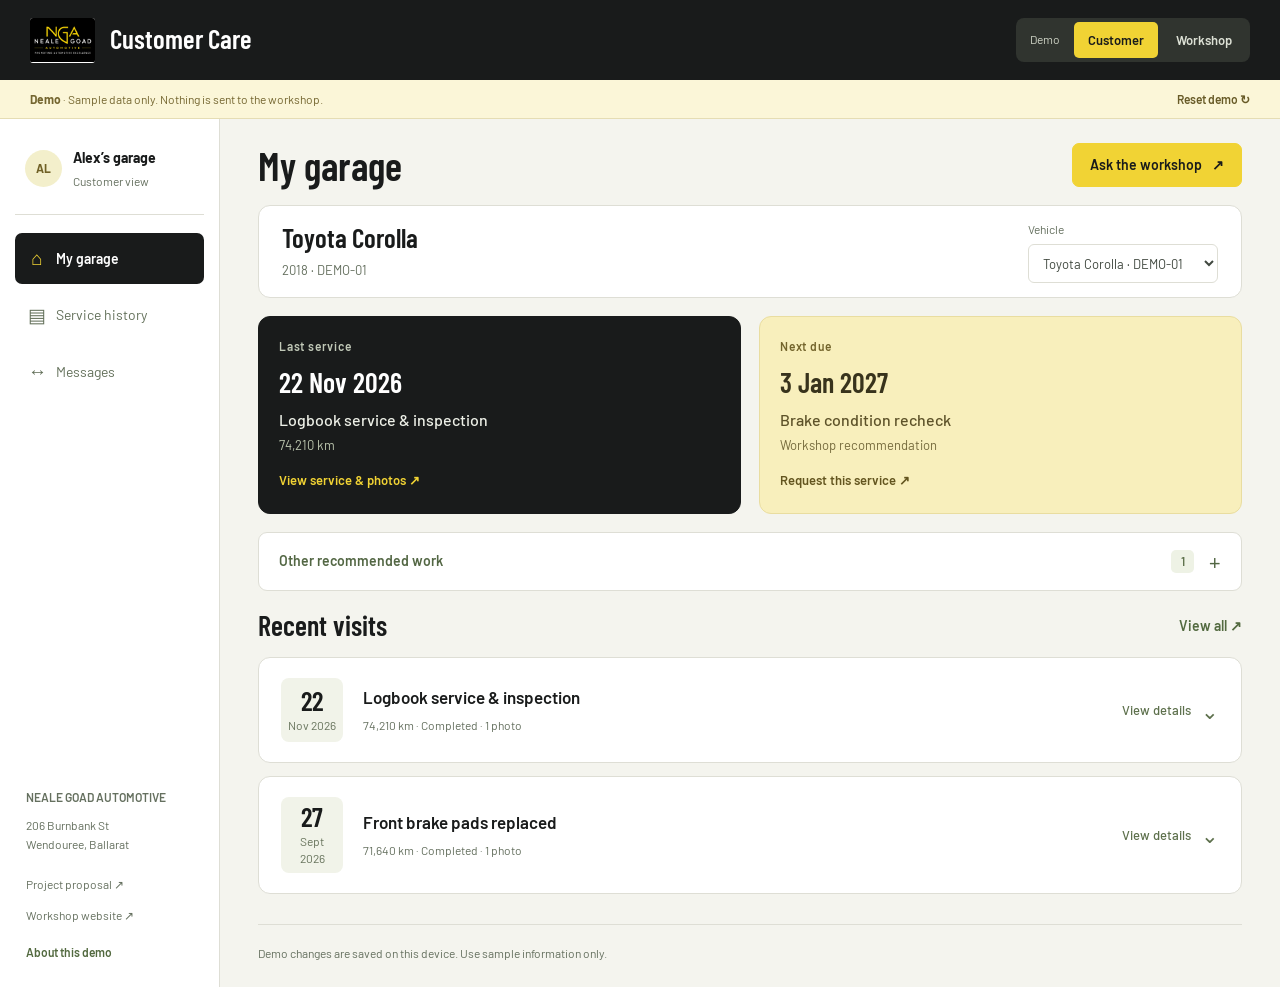
==== commit ef502021: "Simplify customer garage with readable summaries and expandable service details" ====
--- a/portal.html
+++ b/portal.html
@@ -11,35 +11,35 @@
   <link rel="preconnect" href="https://fonts.googleapis.com">
   <link rel="preconnect" href="https://fonts.gstatic.com" crossorigin>
   <link href="https://fonts.googleapis.com/css2?family=Barlow+Condensed:wght@500;600;700;800&family=Barlow:wght@400;500;600;700&display=swap" rel="stylesheet">
-  <link rel="stylesheet" href="portal.css">
-  <script src="portal.js" defer></script>
+  <link rel="stylesheet" href="portal.css?v=20261021-simple2">
+  <script src="portal.js?v=20261021-simple2" defer></script>
 </head>
 <body class="portal">
 <a class="skip-link" href="#main">Skip to your garage</a>
 <header class="app-header">
-  <a href="./" class="app-brand" aria-label="Neale Goad Customer Care home"><img src="assets/nga-logo.jpeg" width="78" height="52" alt="Neale Goad Automotive"><span><strong>Customer Care</strong><small>YOUR VEHICLE. YOUR SERVICE STORY.</small></span></a>
-  <div class="role-switch" role="group" aria-label="Demo role"><span>DEMO VIEW</span><button type="button" data-role="customer" aria-pressed="true">Customer</button><button type="button" data-role="workshop" aria-pressed="false">Workshop</button></div>
+  <a href="./" class="app-brand" aria-label="Neale Goad Customer Care home"><img src="assets/nga-logo.jpeg" width="78" height="52" alt="Neale Goad Automotive"><span><strong>Customer Care</strong></span></a>
+  <div class="role-switch" role="group" aria-label="Demo role"><span>Demo</span><button type="button" data-role="customer" aria-pressed="true">Customer</button><button type="button" data-role="workshop" aria-pressed="false">Workshop</button></div>
 </header>
-<div class="demo-banner" id="demo"><span><b>Interactive prototype</b> · Fictional records. Changes stay in this browser; no live workshop messages or bookings.</span><button class="text-button" type="button" id="reset-portal">Reset demo ↻</button></div>
+<div class="demo-banner" id="demo"><span><b>Demo</b> · Sample data only. Nothing is sent to the workshop.</span><button class="text-button" type="button" id="reset-portal">Reset demo ↻</button></div>
 <div class="app-layout">
-  <aside class="sidebar"><div class="sidebar-account"><span class="account-avatar" aria-hidden="true">AL</span><div><strong id="account-name">Alex’s garage</strong><small id="account-description">Sample customer account</small></div></div><nav aria-label="Customer Care navigation"><button class="nav-button active" data-nav="overview" aria-current="page"><span aria-hidden="true">⌂</span><span id="overview-label">My garage</span></button><button class="nav-button" data-nav="history"><span aria-hidden="true">▤</span><span>Service history</span></button><button class="nav-button" data-nav="requests"><span aria-hidden="true">↔</span><span>Requests & messages</span><span class="count-badge" id="request-count">0</span></button><button class="nav-button" data-nav="workshop" id="post-navigation" hidden><span aria-hidden="true">＋</span><span>Post vehicle update</span></button></nav><div class="sidebar-foot"><p>NEALE GOAD AUTOMOTIVE</p><span>206 Burnbank St<br>Wendouree, Ballarat</span><a href="proposal.html">Read the project proposal ↗</a><a href="https://ballaratcarrepairsandservicing.com.au/" target="_blank" rel="noopener">Visit workshop website ↗</a><button type="button" class="text-button" id="open-help">How to try the demo</button></div></aside>
+  <aside class="sidebar"><div class="sidebar-account"><span class="account-avatar" aria-hidden="true">AL</span><div><strong id="account-name">Alex’s garage</strong><small id="account-description">Customer view</small></div></div><nav aria-label="Customer Care navigation"><button class="nav-button active" data-nav="overview" aria-current="page"><span aria-hidden="true">⌂</span><span id="overview-label">My garage</span></button><button class="nav-button" data-nav="history"><span aria-hidden="true">▤</span><span>Service history</span></button><button class="nav-button" data-nav="requests"><span aria-hidden="true">↔</span><span>Messages</span><span class="count-badge" id="request-count">0</span></button><button class="nav-button" data-nav="workshop" id="post-navigation" hidden><span aria-hidden="true">＋</span><span>Add update</span></button></nav><div class="sidebar-foot"><p>NEALE GOAD AUTOMOTIVE</p><span>206 Burnbank St<br>Wendouree, Ballarat</span><a href="proposal.html">Project proposal ↗</a><a href="https://ballaratcarrepairsandservicing.com.au/" target="_blank" rel="noopener">Workshop website ↗</a><button type="button" class="text-button" id="open-help">About this demo</button></div></aside>
   <main class="app-main" id="main">
     <div class="page-heading" id="page-heading"></div>
-    <section class="vehicle-strip" aria-label="Selected vehicle"><div class="vehicle-art" aria-hidden="true"><svg viewBox="0 0 400 150" fill="none"><path d="M53 98 75 58c5-8 13-13 24-13h158c12 0 22 5 31 13l34 30 28 9c10 3 15 9 15 20v7H35v-12c0-8 6-13 18-14Z" fill="#f1d334" stroke="#191b1b" stroke-width="3"/><path d="m97 53-23 39h214l-34-39H97Z" fill="#fffcef" stroke="#191b1b" stroke-width="3"/><path d="M184 53v39" stroke="#191b1b" stroke-width="3"/><circle cx="108" cy="122" r="23" fill="#191b1b"/><circle cx="108" cy="122" r="11" fill="#d8d8cf"/><circle cx="297" cy="122" r="23" fill="#191b1b"/><circle cx="297" cy="122" r="11" fill="#d8d8cf"/><path d="M38 106h26m267 0h28M199 103h16" stroke="#191b1b" stroke-width="3"/></svg></div><div class="vehicle-details"><p class="eyebrow">YOUR SELECTED VEHICLE</p><h2 id="vehicle-name">Toyota Corolla</h2><div class="vehicle-meta" id="vehicle-meta"></div></div><label class="vehicle-picker">Switch vehicle<select id="vehicle-select" aria-label="Switch vehicle"><option value="corolla">Toyota Corolla · DEMO-01</option><option value="ranger">Ford Ranger · DEMO-02</option></select></label></section>
+    <section class="vehicle-strip" aria-label="Selected vehicle"><div class="vehicle-details"><h2 id="vehicle-name">Toyota Corolla</h2><div class="vehicle-meta" id="vehicle-meta"></div></div><label class="vehicle-picker">Vehicle<select id="vehicle-select" aria-label="Switch vehicle"><option value="corolla">Toyota Corolla · DEMO-01</option><option value="ranger">Ford Ranger · DEMO-02</option></select></label></section>
     <section class="view-panel" id="view-overview" aria-label="Garage overview"></section>
     <section class="view-panel" id="view-history" aria-label="Vehicle service history" hidden></section>
     <section class="view-panel" id="view-requests" aria-label="Requests and messages" hidden></section>
     <section class="view-panel" id="view-workshop" aria-label="Workshop update composer" hidden></section>
-    <p class="footer-note">Prototype only · Demo role switching is not authentication. A live portal needs private accounts, workshop access controls and a connection to the actual vehicle records.</p>
+    <p class="footer-note">Demo changes are saved on this device. Use sample information only.</p>
   </main>
 </div>
 <div class="toast" role="status" aria-live="polite" id="portal-status"></div>
 
-<dialog class="dialog" id="request-dialog" aria-labelledby="request-title"><div class="dialog-header"><div><p class="eyebrow">ASK YOUR WORKSHOP</p><h2 id="request-title">What can we help with?</h2></div><button type="button" class="icon-button" data-close="request-dialog" aria-label="Close service request">×</button></div><p class="select-context" id="request-context"></p><form id="service-request-form"><div class="field"><label for="request-kind">I’d like to</label><select id="request-kind"><option value="service">Request a service or repair</option><option value="question">Ask a question</option></select></div><div class="field"><label for="request-subject">Service or question</label><input id="request-subject" maxlength="100" placeholder="e.g. Brake noise, air conditioning, next service" required></div><div class="field"><label for="request-description">Tell the workshop a little more</label><textarea id="request-description" rows="4" maxlength="2000" placeholder="Describe what you’ve noticed or what you would like done." required></textarea></div><div class="field-row"><div class="field"><label for="request-date">Preferred date <small>Optional</small></label><input type="date" id="request-date"></div><div class="field"><label for="request-time">Preferred time</label><select id="request-time"><option>Anytime</option><option>Morning</option><option>Afternoon</option></select></div></div><label class="pickup-check"><input id="request-pickup" type="checkbox"><span>Ask about pickup & delivery<small>Within 10 km of Ballarat CBD; staff confirm eligibility and arrangements.</small></span></label><p class="info-note">Your request is not an appointment until the workshop confirms it. In this prototype, it appears only in the demo workshop view.</p><p class="form-error" id="request-error" role="alert"></p><div class="dialog-actions"><button type="submit" class="button primary">Submit demo request <span aria-hidden="true">↗</span></button><button type="button" class="button secondary" data-close="request-dialog">Cancel</button></div></form></dialog>
+<dialog class="dialog" id="request-dialog" aria-labelledby="request-title"><div class="dialog-header"><div><h2 id="request-title">Ask the workshop</h2></div><button type="button" class="icon-button" data-close="request-dialog" aria-label="Close service request">×</button></div><p class="select-context" id="request-context"></p><form id="service-request-form"><div class="field"><label for="request-kind">I’d like to</label><select id="request-kind"><option value="service">Request a service or repair</option><option value="question">Ask a question</option></select></div><div class="field"><label for="request-subject">Service or question</label><input id="request-subject" maxlength="100" placeholder="e.g. Brake noise, air conditioning, next service" required></div><div class="field"><label for="request-description">Your message</label><textarea id="request-description" rows="3" maxlength="2000" placeholder="Describe what you’ve noticed or what you would like done." required></textarea></div><details class="optional-details"><summary>Preferred visit & pickup <span>Optional</span></summary><div class="field-row"><div class="field"><label for="request-date">Preferred date <small>Optional</small></label><input type="date" id="request-date"></div><div class="field"><label for="request-time">Preferred time</label><select id="request-time"><option>Anytime</option><option>Morning</option><option>Afternoon</option></select></div></div><label class="pickup-check"><input id="request-pickup" type="checkbox"><span>Ask about pickup & delivery<small>Within 10 km of Ballarat CBD; subject to confirmation.</small></span></label></details><p class="info-note">A booking is confirmed only when the workshop agrees on a date and time.</p><p class="form-error" id="request-error" role="alert"></p><div class="dialog-actions"><button type="submit" class="button primary">Send request <span aria-hidden="true">↗</span></button><button type="button" class="button secondary" data-close="request-dialog">Cancel</button></div></form></dialog>
 
 <dialog class="dialog photo-dialog" id="photo-dialog" aria-labelledby="photo-title"><div class="dialog-header"><h2 id="photo-title">Workshop attachment</h2><button type="button" class="icon-button" data-close="photo-dialog" aria-label="Close photo">×</button></div><img id="full-photo" src="assets/example-workshop.png" alt="Example workshop attachment"><p id="full-photo-caption"></p></dialog>
 
-<dialog class="dialog" id="help-dialog" aria-labelledby="help-title"><div class="dialog-header"><h2 id="help-title">Try the whole conversation.</h2><button type="button" class="icon-button" data-close="help-dialog" aria-label="Close demo guide">×</button></div><ol class="info-list"><li><strong>Customer:</strong> open a service record, view its photos, and add a question.</li><li><strong>Workshop:</strong> switch the demo view above, reply to the question, or open Post vehicle update.</li><li><strong>Post an update:</strong> record a service date, work carried out, a sample photo and an optional next recommendation.</li><li><strong>Customer:</strong> switch back. The update and reply are in the same vehicle’s history.</li><li><strong>Request work:</strong> ask for a service or repair. Review and reply to it in the workshop view.</li></ol><p class="info-note">Everything is fictional and stored on this browser only. No real customer information should be entered. Reset demo clears this prototype’s records, comments and uploaded photos on this device.</p><button type="button" class="button dark" data-close="help-dialog">Explore my garage ↗</button></dialog>
+<dialog class="dialog" id="help-dialog" aria-labelledby="help-title"><div class="dialog-header"><h2 id="help-title">About this demo</h2><button type="button" class="icon-button" data-close="help-dialog" aria-label="Close demo guide">×</button></div><ol class="info-list"><li>Open a visit to see the work and photos, or leave a comment.</li><li>Ask the workshop to request a service or repair.</li><li>Switch to Workshop to add an update or reply.</li></ol><p class="info-note">This is a public prototype with fictional records. Updates stay in this browser and are not shared or sent. The demo roles are not private accounts. Reset demo clears your sample changes.</p><button type="button" class="button dark" data-close="help-dialog">Got it</button></dialog>
 <noscript><p class="info-note">Enable JavaScript to explore the interactive portal. You can still read the <a href="proposal.html">project proposal</a>.</p></noscript>
 </body>
 </html>
--- a/portal.css
+++ b/portal.css
@@ -1,418 +1,419 @@
-:root{--ink:#191b1b;--ink-soft:#383d3b;--muted:#6f756f;--canvas:#f4f4ee;--white:#fff;--line:#deded5;--yellow:#f1d334;--yellow-soft:#fbf6d8;--green:#23754a;--green-soft:#e9f4ec;--amber:#99620b;--amber-soft:#fff2d8;--blue:#315b85;--blue-soft:#eaf1f9;--radius:14px;--shadow:0 4px 16px rgba(25,27,27,.035)}
-*{box-sizing:border-box}
-[hidden],.view-panel[hidden]{display:none!important}
-html{scroll-behavior:smooth;scroll-padding-top:24px}
-body.portal{margin:0;background:var(--canvas);color:var(--ink);font-family:"Barlow",Arial,sans-serif;font-size:15px;line-height:1.5;-webkit-font-smoothing:antialiased}
-button,input,textarea,select{font:inherit}
-button,a,input,textarea,select{-webkit-tap-highlight-color:transparent}
-button,a{touch-action:manipulation}
-button{cursor:pointer}
-button:disabled{cursor:not-allowed;opacity:.48}
-a{color:inherit}
-img,svg{display:block;max-width:100%}
-button,input,textarea,select,summary{outline-offset:4px}
-:focus-visible{outline:3px solid #3b72bc;outline-offset:4px}
-h1,h2,h3,h4,p{margin-top:0}
-h1,h2,h3,h4{line-height:1.12}
-p{margin-bottom:14px}
-button svg,a svg{flex:0 0 auto}
-.visually-hidden{position:absolute;width:1px;height:1px;padding:0;margin:-1px;overflow:hidden;clip:rect(0,0,0,0);white-space:nowrap;border:0}
-.skip-link{position:fixed;top:10px;left:10px;z-index:100;transform:translateY(-150%);padding:12px 18px;background:var(--yellow);border-radius:6px;color:var(--ink);font-weight:700}
-.skip-link:focus{transform:translateY(0)}
-.app-header{min-height:84px;background:var(--ink);color:#fff;display:flex;align-items:center;justify-content:space-between;gap:24px;padding:13px 34px;border-bottom:1px solid #333737}
-.app-brand{display:flex;align-items:center;gap:17px;text-decoration:none;min-width:0}
-.app-brand img{width:74px;height:50px;object-fit:contain;background:#fff;border-radius:3px}
-.app-brand strong{display:block;font-family:"Barlow Condensed",sans-serif;font-size:26px;font-weight:700;line-height:1;letter-spacing:.2px}
-.app-brand small{display:block;color:#c9cbc5;font-size:10px;letter-spacing:1.7px;margin-top:7px;font-weight:600}
-.app-header-right{display:flex;align-items:center;gap:18px}
-.role-switch{display:flex;gap:3px;background:#2b2f2e;padding:4px;border:1px solid #414540;border-radius:9px}
-.role-switch button{background:transparent;border:0;border-radius:5px;color:#c6c9c2;font-size:12px;font-weight:600;padding:9px 15px;white-space:nowrap;transition:background .15s,color .15s}
-.role-switch button[aria-pressed="true"]{background:var(--yellow);color:var(--ink)}
-.header-link{font-size:12px;font-weight:600;color:#d0d3cc;text-decoration:none;white-space:nowrap}
-.header-link:hover{color:var(--yellow)}
-.demo-banner{display:flex;align-items:center;justify-content:center;gap:10px;padding:8px 24px;background:var(--yellow-soft);color:#686032;font-size:11px;text-align:center;border-bottom:1px solid #e7dfb2;letter-spacing:.1px}
-.demo-banner strong{color:#4e4824;font-weight:700}
-.demo-banner .demo-dot{height:6px;width:6px;border-radius:50%;background:#b99614;flex:0 0 auto}
-.app-layout{display:grid;grid-template-columns:230px minmax(0,1fr);min-height:calc(100vh - 117px)}
-.sidebar{background:#fff;border-right:1px solid var(--line);padding:30px 17px 24px;display:flex;flex-direction:column;gap:5px;min-width:0}
-.sidebar-label{padding:0 15px;margin:0 0 13px;color:#8a8f87;font-size:10px;font-weight:700;letter-spacing:1.5px}
-.sidebar nav{display:flex;flex-direction:column;gap:5px}
-.nav-button{display:flex;align-items:center;gap:12px;width:100%;padding:13px 15px;border:0;border-radius:7px;text-align:left;background:transparent;color:#747a72;font-size:14px;font-weight:500;transition:background .15s,color .15s;min-width:0}
-.nav-button:hover{color:var(--ink);background:#f3f4ee}
-.nav-button.active,.nav-button[aria-current="page"]{background:var(--ink);color:#fff;font-weight:600}
-.nav-button.active .nav-icon{color:var(--yellow)}
-.nav-icon{width:20px;font-size:19px;line-height:1;display:flex;justify-content:center;align-items:center;flex:0 0 auto}
-.nav-button .count-badge{margin-left:auto}
-.sidebar-foot{margin-top:auto;padding:26px 13px 0;color:var(--muted);font-size:12px;line-height:1.5}
-.sidebar-foot strong{display:block;color:var(--ink);font-size:13px;margin:0 0 7px}
-.sidebar-foot p{margin-bottom:12px}
-.sidebar-foot a{font-weight:600;text-decoration:none;border-bottom:1px solid #c5c8bd;padding-bottom:2px}
-.sidebar-foot .status-pill{margin-top:9px}
-.sidebar-profile{display:flex;gap:10px;align-items:center;border-top:1px solid var(--line);padding:20px 13px 0;margin-top:22px}
-.avatar{width:35px;height:35px;border-radius:50%;background:var(--yellow-soft);display:flex;align-items:center;justify-content:center;font-size:12px;font-weight:700;color:#675b1f;flex:0 0 auto}
-.sidebar-profile strong{display:block;font-size:12px}
-.sidebar-profile small{display:block;font-size:10px;color:var(--muted);margin-top:1px}
-.app-main{padding:34px 40px 28px;min-width:0;max-width:1600px;width:100%;margin:0 auto}
-.view-panel{min-width:0}
-.page-heading{display:flex;align-items:center;justify-content:space-between;gap:24px;margin-bottom:24px}
-.eyebrow{color:#7b8077;font-size:10px;font-weight:700;letter-spacing:1.7px;margin:0 0 9px;text-transform:uppercase}
-.page-heading h1{font-family:"Barlow Condensed",sans-serif;font-weight:600;font-size:43px;letter-spacing:-.5px;margin:0 0 9px}
-.page-heading p:not(.eyebrow){color:var(--muted);font-size:14px;margin:0;max-width:620px}
-.heading-actions{display:flex;gap:10px;flex:0 0 auto;align-items:center}
-.button{display:inline-flex;justify-content:center;align-items:center;gap:10px;min-height:43px;padding:11px 18px;background:#fff;color:var(--ink);border:1px solid var(--line);border-radius:7px;text-decoration:none;font-size:13px;font-weight:600;line-height:1.25;transition:background .15s,border-color .15s,transform .15s;white-space:normal;text-align:center}
-.button:hover{background:#f1f2eb;border-color:#bbbfb2}
-.button.primary{background:var(--yellow);color:var(--ink);border-color:var(--yellow)}
-.button.primary:hover{background:#e8c724;border-color:#e8c724}
-.button.dark{background:var(--ink);border-color:var(--ink);color:#fff}
-.button.dark:hover{background:#303735;border-color:#303735}
-.button.secondary{background:#fff;border-color:var(--line)}
-.button.small{min-height:34px;font-size:12px;padding:8px 13px;border-radius:6px}
-.button.full{width:100%}
-.button:active:not(:disabled){transform:translateY(1px)}
-.icon-button{width:34px;height:34px;display:inline-flex;align-items:center;justify-content:center;background:#fff;border:1px solid var(--line);border-radius:6px;font-size:21px;line-height:1;color:var(--ink)}
-.icon-button:hover{background:var(--canvas)}
-.text-button{display:inline-flex;align-items:center;gap:7px;border:0;padding:3px 0;background:transparent;color:#4b5547;font-size:12px;font-weight:600;text-decoration:none}
-.text-button:hover{color:#151a12;text-decoration:underline;text-underline-offset:3px}
-.count-badge{display:inline-flex;justify-content:center;align-items:center;min-width:19px;height:19px;padding:0 5px;border-radius:5px;background:#eef0e9;color:#72786d;font-size:10px;font-weight:700;line-height:1}
-.nav-button.active .count-badge{background:#454a43;color:#e9eddf}
-.vehicle-strip{display:grid;grid-template-columns:164px minmax(0,1fr) auto;gap:24px;align-items:center;background:#fff;border:1px solid var(--line);border-radius:var(--radius);padding:19px 24px;margin-bottom:22px;min-width:0;box-shadow:var(--shadow)}
-.vehicle-art{width:164px;height:100px;display:flex;justify-content:center;align-items:center;background:#f6f6ef;border-radius:9px;padding:12px}
-.vehicle-art svg{width:100%;height:auto;max-height:85px}
-.vehicle-details{min-width:0}
-.vehicle-details .eyebrow{font-size:9px;margin-bottom:6px}
-.vehicle-details h2{font-family:"Barlow Condensed",sans-serif;font-size:28px;font-weight:600;letter-spacing:-.2px;margin:0 0 7px}
-.vehicle-meta{display:flex;gap:13px;align-items:center;flex-wrap:wrap;color:#858a80;font-size:12px}
-.vehicle-meta .registration,.registration{display:inline-flex;align-items:center;min-height:23px;background:#f8f7eb;border:1px solid #dedcc4;border-radius:3px;padding:1px 8px;font-size:11px;letter-spacing:1px;font-weight:700;color:#4e513f}
-.vehicle-meta strong{color:#606759;font-weight:500}
-.vehicle-picker{display:flex;flex-direction:column;align-items:flex-end;gap:8px;min-width:160px}
-.vehicle-picker label{font-size:10px;color:var(--muted);font-weight:600}
-.vehicle-picker select{min-width:155px;min-height:35px;border:1px solid var(--line);border-radius:6px;background:#fff;padding:6px 28px 6px 10px;color:#454b42;font-size:12px;max-width:100%}
-.status-pill{display:inline-flex;align-items:center;gap:5px;padding:5px 9px;border-radius:5px;background:#f0f2ed;color:#68725d;font-size:10px;font-weight:600;line-height:1.2;white-space:nowrap}
-.status-pill.green{background:var(--green-soft);color:var(--green)}
-.status-pill.amber{background:var(--amber-soft);color:var(--amber)}
-.status-pill.blue{background:var(--blue-soft);color:var(--blue)}
-.status-pill.grey{background:#eff0ec;color:#71786a}
-.overview-grid{display:grid;grid-template-columns:minmax(0,1.08fr) minmax(0,1fr);gap:22px;margin-bottom:26px}
-.panel{background:#fff;border:1px solid var(--line);border-radius:var(--radius);padding:23px;min-width:0;box-shadow:var(--shadow)}
-.panel h2{font-family:"Barlow Condensed",sans-serif;font-size:25px;font-weight:600;margin-bottom:16px}
-.next-service{position:relative;overflow:hidden;background:var(--ink);border:1px solid var(--ink);border-radius:var(--radius);padding:25px 25px 23px;color:#fff;min-width:0;display:flex;flex-direction:column;align-items:flex-start;box-shadow:var(--shadow)}
-.next-service:after{content:"";position:absolute;top:23px;right:24px;width:33px;height:4px;background:var(--yellow);border-radius:1px}
-.next-service .eyebrow{color:#b5bdae;max-width:calc(100% - 45px);font-size:9px;letter-spacing:1.4px}
-.next-service h2{font-family:"Barlow Condensed",sans-serif;font-size:35px;font-weight:600;letter-spacing:-.2px;line-height:1.05;margin:5px 0 12px}
-.next-service h2 span{color:var(--yellow)}
-.next-service p{color:#afb9a8;font-size:12px;line-height:1.6;max-width:340px;margin-bottom:18px}
-.next-service p strong{color:#e4e9df;font-weight:500}
-.next-service .status-pill{margin-bottom:13px;background:#373c2e;color:#e3d77e}
-.next-service .button{margin-top:auto}
-.next-service .due-details{display:flex;gap:21px;margin-bottom:20px}
-.due-details div{display:flex;flex-direction:column;gap:3px}
-.due-details small{color:#a4ad9d;font-size:9px;letter-spacing:.7px;text-transform:uppercase}
-.due-details strong{font-size:14px;color:#fff;font-weight:600}
-.next-service .fine{font-size:10px;margin-top:10px;margin-bottom:0;color:#98a28f}
-.upcoming-list{background:#fff;border:1px solid var(--line);border-radius:var(--radius);padding:22px 23px;min-width:0;box-shadow:var(--shadow)}
-.upcoming-list .section-heading{margin-bottom:10px}
-.upcoming-list h2{font-family:"Barlow Condensed",sans-serif;font-weight:600;font-size:25px;margin:0}
-.recommendation-row{display:flex;align-items:flex-start;justify-content:space-between;gap:13px;padding:16px 0;border-bottom:1px solid #eceee6;min-width:0}
-.recommendation-row:last-child{border-bottom:0;padding-bottom:1px}
-.recommendation-row h3{font-size:13px;font-weight:600;margin:0 0 6px;line-height:1.35}
-.recommendation-row p{font-size:11px;color:#87907e;line-height:1.55;margin:0;max-width:310px}
-.recommendation-row .recommendation-icon{color:#7f8b70;background:#f0f4e9;width:28px;height:28px;display:flex;align-items:center;justify-content:center;border-radius:6px;flex:0 0 auto;margin-right:1px}
-.recommendation-copy{flex:1;min-width:0}
-.metric-grid{display:grid;grid-template-columns:repeat(3,minmax(0,1fr));gap:13px;margin:0 0 25px}
-.metric{background:#fff;border:1px solid var(--line);border-radius:10px;padding:18px 20px;min-width:0}
-.metric .stat-label,.stat-label{display:block;color:#8c9383;font-size:10px;font-weight:600;margin-bottom:8px}
-.metric strong{display:block;font-family:"Barlow Condensed",sans-serif;font-size:30px;font-weight:600;line-height:1.1;margin-bottom:4px}
-.metric small{color:var(--muted);font-size:10px}
-.section-heading{display:flex;align-items:center;justify-content:space-between;gap:15px;margin:0 0 16px}
-.section-heading h2{font-family:"Barlow Condensed",sans-serif;font-size:28px;font-weight:600;letter-spacing:-.25px;margin:0}
-.section-heading p{color:var(--muted);font-size:12px;margin:4px 0 0}
-.section-heading .section-label{font-size:10px;color:var(--muted);font-weight:500}
-.section-tabs{display:flex;align-items:center;gap:22px;border-bottom:1px solid var(--line);margin:0 0 22px}
-.tab-button{display:flex;gap:8px;align-items:center;border:0;border-bottom:2px solid transparent;background:transparent;padding:12px 0;color:#92988b;font-size:12px;font-weight:600;margin-bottom:-1px;white-space:nowrap}
-.tab-button.active,.tab-button[aria-selected="true"]{color:var(--ink);border-bottom-color:var(--ink)}
-.tab-button.active .count-badge{background:#e5e7dd;color:#4b5540}
-.timeline{display:grid;gap:20px;min-width:0}
-.service-entry{background:#fff;border:1px solid var(--line);border-radius:var(--radius);overflow:hidden;min-width:0;box-shadow:var(--shadow)}
-.entry-header{display:flex;align-items:center;justify-content:space-between;gap:16px;padding:18px 23px;background:#fdfdf9;border-bottom:1px solid #e8eae1;min-width:0}
-.entry-header-left{display:flex;gap:13px;align-items:center;min-width:0}
-.entry-date{display:flex;flex-direction:column;align-items:center;justify-content:center;flex:0 0 auto;min-width:45px;min-height:47px;padding:6px 9px;background:#f1f3e9;border-radius:7px;text-align:center}
-.entry-date strong{font-family:"Barlow Condensed",sans-serif;font-size:21px;line-height:1;font-weight:600}
-.entry-date span,.entry-date small{font-size:9px;color:#7d8670;letter-spacing:.5px;text-transform:uppercase;line-height:1.2;margin-top:3px}
-.entry-header h3{font-size:16px;font-weight:600;margin:0 0 5px;line-height:1.3}
-.entry-header p{color:#8d9583;font-size:10px;margin:0}
-.entry-header p strong{font-weight:500;color:#66715a}
-.entry-body{padding:21px 23px 19px;min-width:0}
-.entry-body>p{font-size:13px;line-height:1.7;color:#6d7664;max-width:880px;margin:0 0 16px;white-space:pre-wrap;overflow-wrap:anywhere}
-.work-list{display:flex;flex-wrap:wrap;gap:7px;margin:0 0 18px;padding:0;list-style:none}
-.work-list li{display:flex;align-items:center;gap:5px;border-radius:4px;background:#f2f4ec;color:#67745a;font-size:10px;padding:5px 8px}
-.work-list li:before{content:"✓";font-size:10px;color:#668348}
-.photo-grid{display:grid;grid-template-columns:repeat(3,minmax(0,1fr));gap:10px;margin:0 0 17px}
-.photo-grid figure{margin:0;min-width:0;background:#f5f5ef;border:1px solid #e5e7dd;border-radius:7px;overflow:hidden}
-.photo-grid img{width:100%;height:auto;aspect-ratio:16/10;object-fit:cover;background:#e5e8df}
-.photo-grid figcaption{padding:8px 10px;color:#7b866f;font-size:10px;line-height:1.35;overflow-wrap:anywhere}
-.photo-grid.two{grid-template-columns:repeat(2,minmax(0,1fr))}
-.photo-grid.single{grid-template-columns:minmax(0,340px)}
-.entry-recommendation{display:flex;gap:9px;background:var(--yellow-soft);border:1px solid #eee4a9;padding:11px 13px;border-radius:6px;color:#82722a;font-size:11px;line-height:1.55;margin-top:13px}
-.entry-recommendation strong{color:#67581e;font-weight:600}
-.entry-recommendation p{margin:0}
-.entry-footer{display:flex;align-items:center;justify-content:space-between;gap:15px;padding:12px 23px;border-top:1px solid #edf0e5;background:#fff}
-.entry-footer small{color:#9ba290;font-size:10px}
-.comment-toggle{display:flex;align-items:center;gap:7px;border:0;background:transparent;color:#6c7a5d;padding:3px 0;font-size:11px;font-weight:600}
-.comment-toggle:hover{color:var(--ink)}
-.comment-toggle .comment-icon{font-size:15px}
-.thread{padding:18px 23px 20px;background:#fafbf6;border-top:1px solid #eaede1;min-width:0}
-.comment{display:flex;gap:10px;padding:0 0 17px;min-width:0}
-.comment-avatar{width:29px;height:29px;border-radius:50%;background:#edeedc;color:#7a7f60;display:flex;align-items:center;justify-content:center;font-size:9px;font-weight:700;flex:0 0 auto}
-.comment.staff .comment-avatar{background:#e6e9df;color:#5e6c4b}
-.comment-content{flex:1;min-width:0}
-.comment-meta{display:flex;align-items:center;gap:7px;flex-wrap:wrap;margin:1px 0 6px;color:#99a18d;font-size:10px}
-.comment-meta strong{font-size:11px;color:#566449;font-weight:600}
-.comment-meta .staff,.staff-badge{display:inline-flex;padding:2px 5px;background:#eef0d9;color:#808342;border-radius:3px;font-size:8px;font-weight:600}
-.comment p{font-size:12px;color:#77836a;line-height:1.6;margin:0;white-space:pre-wrap;overflow-wrap:anywhere}
-.comment-form{display:flex;align-items:flex-end;gap:9px;padding-top:2px}
-.comment-form textarea{min-width:0;flex:1;min-height:41px;max-height:160px;resize:vertical;border:1px solid #dfe5d4;border-radius:6px;background:#fff;padding:11px 12px;color:var(--ink);font-size:12px;line-height:1.5}
-.comment-form textarea::placeholder{color:#a0a992}
-.comment-form .button{min-height:41px;flex:0 0 auto}
-.requests-list{display:grid;gap:18px}
-.request-card{background:#fff;border:1px solid var(--line);border-radius:var(--radius);overflow:hidden;min-width:0;box-shadow:var(--shadow)}
-.request-header{display:flex;justify-content:space-between;align-items:flex-start;gap:16px;padding:20px 23px 13px}
-.request-header h3{font-size:16px;font-weight:600;line-height:1.35;margin:0 0 8px}
-.request-meta{display:flex;gap:12px;flex-wrap:wrap;font-size:10px;color:#929c86}
-.request-meta strong{color:#68795b;font-weight:500}
-.request-body{padding:0 23px 20px}
-.request-body>p{font-size:13px;line-height:1.7;color:#6d7b5f;margin:0;white-space:pre-wrap;overflow-wrap:anywhere}
-.request-details{display:flex;gap:18px;margin-top:15px;color:#879976;font-size:11px}
-.reply-list{padding:17px 23px 0;background:#fafbf6;border-top:1px solid #e9eee1;min-width:0}
-.reply{padding:0 0 16px;min-width:0}
-.reply+.reply{border-top:1px solid #e7ecde;padding-top:15px}
-.reply p{font-size:12px;color:#748466;line-height:1.6;margin:0;white-space:pre-wrap;overflow-wrap:anywhere}
-.reply-form{display:flex;gap:9px;align-items:flex-end;padding:0 23px 20px;background:#fafbf6}
-.reply-form textarea{flex:1;min-width:0;min-height:42px;max-height:160px;resize:vertical;border:1px solid #dce4d1;background:#fff;border-radius:6px;padding:11px 12px;font-size:12px;line-height:1.5}
-.reply-form .button{min-height:42px;flex:0 0 auto}
-.empty-state{display:flex;flex-direction:column;align-items:center;justify-content:center;text-align:center;background:#fff;border:1px dashed #d6dfc7;border-radius:var(--radius);padding:48px 24px;color:#7a8b67;min-height:210px}
-.empty-state h3{font-family:"Barlow Condensed",sans-serif;font-size:25px;margin:0 0 10px;color:#41572d;font-weight:600}
-.empty-state p{max-width:400px;font-size:13px;line-height:1.65;margin-bottom:17px}
-.empty-icon{font-size:30px;margin-bottom:15px;color:#b8c6a5}
-.workshop-grid{display:grid;grid-template-columns:minmax(0,1.15fr) minmax(0,1fr);gap:22px;align-items:start}
-.composer{background:#fff;border:1px solid var(--line);border-radius:var(--radius);padding:24px;min-width:0;box-shadow:var(--shadow)}
-.composer h2{font-family:"Barlow Condensed",sans-serif;font-weight:600;font-size:27px;margin:0 0 8px}
-.composer>p{font-size:12px;color:#8a977d;line-height:1.6;margin-bottom:22px}
-.field{display:flex;flex-direction:column;gap:7px;margin-bottom:17px;min-width:0}
-.field-row{display:grid;grid-template-columns:repeat(2,minmax(0,1fr));gap:14px;min-width:0}
-.field label,.composer label,.dialog label{font-size:11px;font-weight:600;color:#5f6e50;line-height:1.4}
-.field label .optional{color:#a1ac95;font-weight:400;margin-left:4px}
-.field input,.field textarea,.field select,.select-context select{width:100%;max-width:100%;min-width:0;border:1px solid #dce3d2;border-radius:6px;background:#fff;padding:11px 12px;color:var(--ink);font-size:12px;line-height:1.4;min-height:41px;transition:border-color .15s}
-.field input:hover,.field textarea:hover,.field select:hover{border-color:#b7c5a5}
-.field input::placeholder,.field textarea::placeholder{color:#a4ae99}
-.field textarea{resize:vertical;min-height:112px;max-height:340px;line-height:1.65}
-.field small,.field .hint{font-size:10px;color:#9aa68d;line-height:1.5;margin-top:-1px}
-.field input[type="date"]{color-scheme:light}
-.field input[type="file"]{font-size:11px;padding:9px;background:#fafbf6}
-.field input[type="file"]::file-selector-button{border:0;background:#e9eedf;color:#647653;padding:6px 9px;font-size:10px;font-weight:600;border-radius:4px;margin-right:10px;cursor:pointer}
-.file-field{position:relative;display:block;padding:18px;background:#fafbf6;border:1px dashed #d7e0c9;border-radius:7px;min-width:0}
-.file-field>span{display:block;color:#71855e;font-size:12px;font-weight:600;margin:0 0 6px}
-.file-field>small{display:block;font-weight:400}
-.file-field input{margin-top:11px;padding:0!important;border:0!important;background:transparent!important;min-height:30px!important}
-.upload-preview{display:grid;grid-template-columns:repeat(3,minmax(0,1fr));gap:8px;margin-top:12px}
-.upload-preview:empty{display:none}
-.upload-preview figure{position:relative;min-width:0;margin:0;background:#eef2e7;border:1px solid #dde5d2;border-radius:6px;overflow:hidden}
-.upload-preview img{aspect-ratio:1.4;object-fit:cover;width:100%;height:auto}
-.upload-preview figcaption{font-size:9px;color:#839173;padding:5px 6px;white-space:nowrap;overflow:hidden;text-overflow:ellipsis}
-.upload-preview .icon-button{position:absolute;right:3px;top:3px;width:23px;height:23px;background:#fff;font-size:16px}
-.composer-actions{display:flex;align-items:center;justify-content:space-between;gap:12px;border-top:1px solid #e9eee0;margin-top:20px;padding-top:18px}
-.composer-actions small{font-size:10px;color:#9aa78d;max-width:200px}
-.preview-post{min-width:0}
-.preview-post>.eyebrow{padding:0 2px;margin:0 0 12px;color:#95a188}
-.preview-post .service-entry{box-shadow:none}
-.preview-post .entry-header,.preview-post .entry-body{padding-left:19px;padding-right:19px}
-.preview-post .entry-header h3{font-size:14px}
-.preview-post .entry-body>p{font-size:12px;line-height:1.65;min-height:60px}
-.preview-post .photo-grid{grid-template-columns:repeat(2,minmax(0,1fr))}
-.preview-placeholder{border:1px dashed #dbe3cf;background:#f8faf4;border-radius:7px;min-height:140px;display:flex;flex-direction:column;align-items:center;justify-content:center;gap:8px;color:#b2bea4;font-size:11px;text-align:center;padding:20px}
-.preview-placeholder span{font-size:26px;color:#c6d1ba}
-.select-context{display:flex;justify-content:space-between;align-items:center;gap:18px;background:#fff;border:1px solid var(--line);border-radius:10px;padding:17px 20px;margin-bottom:22px;min-width:0}
-.select-context label{font-size:12px;font-weight:600;color:#667856;flex:0 0 auto}
-.select-context select{max-width:390px}
-.info-note{display:flex;gap:10px;padding:13px 15px;background:#edf3e7;border:1px solid #dce7cf;border-radius:7px;color:#71865d;font-size:11px;line-height:1.6;margin:17px 0}
-.info-note strong{color:#526d3c;font-weight:600}
-.info-note p{margin:0}
-.info-note .note-icon{font-size:15px;line-height:1.4;flex:0 0 auto}
-.form-error{font-size:12px;line-height:1.5;background:#fff0ed;border:1px solid #f0d0c6;color:#a34f3f;border-radius:6px;padding:10px 12px;margin:12px 0}
-.form-success{font-size:12px;line-height:1.5;background:var(--green-soft);border:1px solid #d1e5d7;color:var(--green);border-radius:6px;padding:10px 12px;margin:12px 0}
-.grid-two{display:grid;grid-template-columns:repeat(2,minmax(0,1fr));gap:22px}
-.info-list{padding:0;list-style:none;margin:0}
-.info-list li{display:flex;justify-content:space-between;gap:15px;padding:12px 0;border-bottom:1px solid #eaf0e1;font-size:12px;color:#8b9b7b}
-.info-list li:last-child{border-bottom:0}
-.info-list li strong{color:#5e764a;font-weight:500;text-align:right}
-.info-list dt{color:#879a74;font-size:11px;margin:14px 0 4px}
-.info-list dd{margin:0;color:#5b7545;font-size:13px;line-height:1.5}
-.panel .info-note:last-child{margin-bottom:0}
-.panel-description{font-size:13px;line-height:1.65;color:#7f9270}
-.settings-option{display:flex;gap:11px;align-items:flex-start;padding:13px 0;border-bottom:1px solid #e9efdf}
-.settings-option:last-child{border-bottom:0}
-.settings-option input[type="checkbox"]{accent-color:var(--ink);width:16px;height:16px;flex:0 0 auto;margin-top:3px}
-.settings-option label{font-size:12px;font-weight:600;color:#637b4e}
-.settings-option small{display:block;margin-top:4px;font-size:11px;font-weight:400;line-height:1.5;color:#97a587}
-.dialog,dialog{border:1px solid var(--line);border-radius:16px;padding:27px;max-width:560px;width:calc(100% - 36px);max-height:calc(100dvh - 50px);overflow:auto;background:#fff;color:var(--ink);box-shadow:0 25px 100px rgba(25,27,27,.18)}
-dialog::backdrop{background:rgba(25,27,27,.45);backdrop-filter:blur(3px)}
-.dialog-header{display:flex;align-items:flex-start;justify-content:space-between;gap:20px;margin-bottom:24px}
-.dialog-header h2{font-family:"Barlow Condensed",sans-serif;font-weight:600;font-size:31px;margin:0 0 7px;letter-spacing:-.2px}
-.dialog-header p{font-size:12px;color:#899b78;margin-bottom:0;line-height:1.6}
-.dialog-header .icon-button{flex:0 0 auto}
-.dialog-actions{display:flex;justify-content:flex-end;gap:10px;margin-top:22px;padding-top:18px;border-top:1px solid #e7efdd}
-.dialog .field textarea{min-height:120px}
-.dialog .info-note{font-size:10px}
-.toast{position:fixed;bottom:22px;left:calc(50% + 100px);z-index:70;transform:translateX(-50%);background:var(--ink);color:#fff;padding:13px 19px;border:1px solid #3f4f32;border-radius:8px;box-shadow:0 8px 30px rgba(25,27,27,.18);font-size:12px;line-height:1.5;max-width:calc(100% - 32px);min-width:200px;text-align:center}
-.toast:empty{display:none}
-.footer-note{display:flex;justify-content:space-between;gap:15px;margin:28px 0 0;padding-top:18px;border-top:1px solid #dfe7d3;color:#a0ac92;font-size:10px;line-height:1.6}
-.footer-note a{text-decoration:none;color:#798d66}
-.footer-note a:hover{text-decoration:underline;text-underline-offset:3px}
-.fine{font-size:11px;color:var(--muted);line-height:1.6}
-.mobile-nav{display:none}
-@media(min-width:1600px){.app-main{padding-left:55px;padding-right:55px}}
-@media(max-width:1190px){.app-layout{grid-template-columns:205px minmax(0,1fr)}.sidebar{padding-left:12px;padding-right:12px}.app-main{padding:29px 27px 24px}.app-header{padding-left:25px;padding-right:25px}.vehicle-strip{grid-template-columns:133px minmax(0,1fr) auto;gap:17px;padding:18px 20px}.vehicle-art{width:133px;height:91px}.vehicle-details h2{font-size:26px}.vehicle-meta{font-size:11px;gap:9px}.vehicle-picker{min-width:140px}.vehicle-picker select{min-width:140px}.overview-grid{gap:17px}.next-service,.upcoming-list{padding:21px}.next-service h2{font-size:32px}.metric{padding:16px}.workshop-grid{grid-template-columns:1fr}.preview-post{max-width:none}.preview-post .entry-body>p{min-height:0}.toast{left:calc(50% + 90px)}}
-@media(max-width:980px){.app-layout{grid-template-columns:185px minmax(0,1fr)}.sidebar{padding:24px 10px}.sidebar-label{padding-left:10px}.nav-button{padding:12px 10px;gap:8px;font-size:12px}.sidebar-foot{padding-left:10px;padding-right:8px;font-size:11px}.app-main{padding:27px 23px}.page-heading{align-items:flex-start;gap:16px}.page-heading h1{font-size:38px}.page-heading p:not(.eyebrow){font-size:12px;line-height:1.6}.heading-actions .button{font-size:11px;padding:10px 13px}.vehicle-strip{grid-template-columns:100px minmax(0,1fr);gap:17px}.vehicle-art{width:100px;height:78px;padding:8px}.vehicle-picker{grid-column:1/-1;flex-direction:row;align-items:center;justify-content:flex-end;padding-top:11px;border-top:1px solid #edf0e5;margin-top:-2px}.vehicle-picker label{margin-right:auto}.vehicle-picker select{min-height:31px;font-size:11px;min-width:145px}.vehicle-meta{gap:8px}.overview-grid{grid-template-columns:1fr}.next-service{min-height:240px;padding:24px}.next-service h2{font-size:36px}.upcoming-list{padding:22px 24px}.photo-grid{grid-template-columns:repeat(2,minmax(0,1fr))}.metric-grid{gap:9px}.metric{padding:15px 12px}.metric strong{font-size:27px}.metric .stat-label{font-size:9px}.entry-header,.entry-body,.entry-footer{padding-left:20px;padding-right:20px}.thread{padding-left:20px;padding-right:20px}.entry-header h3{font-size:15px}.grid-two{grid-template-columns:1fr}.app-header{padding:13px 21px}.header-link{display:none}.role-switch button{padding:9px 12px}.app-brand{gap:12px}.app-brand strong{font-size:25px}.app-brand small{font-size:9px}.footer-note{font-size:9px}.toast{left:calc(50% + 80px)}}
-@media(max-width:740px){.app-header{min-height:74px;padding:12px 18px;gap:12px;flex-wrap:wrap}.app-brand img{width:60px;height:41px}.app-brand{gap:11px}.app-brand strong{font-size:23px}.app-brand small{font-size:8px;letter-spacing:1.2px;margin-top:5px}.role-switch{padding:3px;gap:1px}.role-switch button{font-size:10px;padding:8px 10px}.app-header-right{gap:9px}.demo-banner{padding:8px 15px;font-size:10px;line-height:1.5;gap:7px}.app-layout{display:block;min-height:calc(100vh - 108px)}.sidebar{padding:0 17px;display:block;border-right:0;border-bottom:1px solid var(--line);overflow-x:auto;scrollbar-width:none}.sidebar::-webkit-scrollbar{display:none}.sidebar nav{display:flex;flex-direction:row;gap:20px;min-width:max-content}.sidebar .nav-button{width:auto;gap:7px;padding:15px 0 12px;border-radius:0;border-bottom:3px solid transparent;background:transparent;color:#9ba68f;font-size:11px;font-weight:500}.sidebar .nav-button:hover{background:transparent;color:var(--ink)}.sidebar .nav-button.active{background:transparent;color:var(--ink);border-bottom-color:var(--ink);font-weight:600}.sidebar .nav-button.active .nav-icon{color:var(--ink)}.sidebar .nav-icon{font-size:15px;width:16px}.sidebar .count-badge{min-width:16px;height:16px;font-size:9px;padding:0 4px;border-radius:4px}.sidebar .nav-button.active .count-badge{background:#e9eddf;color:#647b4d}.sidebar-label,.sidebar-foot,.sidebar-profile{display:none}.app-main{padding:25px 19px 23px}.page-heading{margin-bottom:21px;gap:15px;align-items:flex-end}.page-heading h1{font-size:36px;margin-bottom:8px}.page-heading .eyebrow{font-size:8px;letter-spacing:1.2px}.page-heading p:not(.eyebrow){font-size:12px;line-height:1.65;max-width:340px}.heading-actions{gap:7px}.heading-actions .button{font-size:10px;padding:9px 10px;min-height:37px}.vehicle-strip{padding:16px 17px;gap:16px;margin-bottom:17px;border-radius:11px;grid-template-columns:105px minmax(0,1fr)}.vehicle-art{width:105px;height:76px}.vehicle-details h2{font-size:25px;margin-bottom:7px}.vehicle-details .eyebrow{font-size:8px;letter-spacing:.9px;margin-bottom:5px}.vehicle-meta{font-size:10px;gap:5px 9px}.vehicle-meta .registration{font-size:10px;min-height:21px;padding:1px 6px}.vehicle-picker{padding-top:11px;margin-top:0}.vehicle-picker label{font-size:9px}.vehicle-picker .status-pill{font-size:9px}.vehicle-picker select{min-width:130px;font-size:10px;min-height:30px;padding-left:8px}.overview-grid{gap:17px;margin-bottom:23px}.next-service{padding:23px;min-height:235px;border-radius:11px}.next-service h2{font-size:36px}.next-service .eyebrow{font-size:8px}.next-service p{font-size:12px}.next-service .button{font-size:12px;min-height:41px}.upcoming-list{padding:21px;border-radius:11px}.upcoming-list h2{font-size:24px}.recommendation-row{padding:14px 0}.metric-grid{gap:9px;margin-bottom:23px}.metric{border-radius:9px;padding:14px 12px}.metric strong{font-size:27px;margin-bottom:5px}.metric .stat-label{font-size:9px;margin-bottom:7px}.metric small{font-size:9px;line-height:1.4;display:block}.section-heading{margin-bottom:14px}.section-heading h2{font-size:26px}.section-heading .text-button{font-size:10px}.section-heading .section-label{font-size:9px}.section-tabs{gap:22px;margin-bottom:18px;overflow:auto;scrollbar-width:none}.section-tabs::-webkit-scrollbar{display:none}.tab-button{font-size:11px;padding:11px 0}.timeline{gap:17px}.service-entry,.request-card{border-radius:11px}.entry-header{padding:16px 17px;gap:11px}.entry-header-left{gap:11px}.entry-date{min-width:40px;min-height:44px;padding:6px 7px;border-radius:6px}.entry-date strong{font-size:20px}.entry-date span,.entry-date small{font-size:8px}.entry-header h3{font-size:14px;margin-bottom:5px}.entry-header p{font-size:9px;line-height:1.4}.entry-header .status-pill{font-size:8px;padding:5px 7px}.entry-body{padding:17px}.entry-body>p{font-size:12px;line-height:1.7;margin-bottom:15px}.work-list{gap:6px;margin-bottom:15px}.work-list li{font-size:9px;padding:4px 6px}.photo-grid{gap:8px;margin-bottom:14px}.photo-grid figcaption{font-size:9px;padding:7px 8px;line-height:1.4}.entry-recommendation{padding:10px 11px;font-size:10px;gap:7px}.entry-footer{padding:12px 17px;gap:10px}.entry-footer small{font-size:9px}.comment-toggle{font-size:10px}.thread{padding:16px 17px 17px}.comment{gap:9px;padding-bottom:15px}.comment-avatar{width:26px;height:26px;font-size:8px}.comment-meta{font-size:9px;gap:6px}.comment-meta strong{font-size:10px}.comment p{font-size:11px}.comment-form{gap:7px}.comment-form textarea{font-size:11px;padding:10px;min-height:39px}.comment-form .button{font-size:10px;padding:10px 12px;min-height:39px}.request-header{padding:18px 17px 12px;gap:12px}.request-header h3{font-size:14px;line-height:1.4}.request-meta{gap:6px 10px;font-size:9px}.request-header .status-pill{font-size:8px}.request-body{padding:0 17px 18px}.request-body>p{font-size:12px}.request-details{font-size:10px;gap:12px}.reply-list{padding:15px 17px 0}.reply p{font-size:11px}.reply-form{padding:0 17px 17px;gap:7px}.reply-form textarea{font-size:11px;padding:10px;min-height:39px}.reply-form .button{font-size:10px;min-height:39px;padding:10px 12px}.empty-state{padding:36px 23px;min-height:190px}.empty-state h3{font-size:24px}.empty-state p{font-size:12px}.workshop-grid{gap:22px}.composer{padding:21px;border-radius:11px}.composer h2{font-size:26px}.composer>p{font-size:11px;margin-bottom:20px}.field{margin-bottom:15px}.field label,.composer label,.dialog label{font-size:10px}.field input,.field textarea,.field select,.select-context select{font-size:12px;min-height:41px;padding:10px 11px}.field small,.field .hint{font-size:9px}.field-row{gap:11px}.file-field{padding:15px}.file-field>span{font-size:11px}.composer-actions{gap:10px;margin-top:18px;padding-top:17px}.composer-actions small{font-size:9px;max-width:155px}.composer-actions .button{font-size:11px;padding:10px 13px}.preview-post .entry-header,.preview-post .entry-body{padding-left:17px;padding-right:17px}.select-context{padding:14px 16px;gap:12px;border-radius:9px;flex-wrap:wrap}.select-context label{font-size:11px}.select-context select{max-width:100%;width:100%;font-size:12px}.info-note{font-size:10px;padding:12px;gap:8px}.grid-two{gap:17px}.panel{padding:21px;border-radius:11px}.panel h2{font-size:25px}.info-list li{font-size:11px;gap:10px}.panel-description{font-size:12px}.footer-note{margin-top:24px;padding-top:16px;gap:12px;font-size:9px;line-height:1.6}.toast{left:50%;bottom:15px;font-size:11px;width:max-content;max-width:calc(100% - 30px)}.dialog,dialog{padding:23px 21px;border-radius:13px;width:calc(100% - 30px);max-height:calc(100dvh - 35px)}.dialog-header{gap:13px;margin-bottom:21px}.dialog-header h2{font-size:29px}.dialog-header p{font-size:11px}.dialog-actions{gap:8px;margin-top:20px}.dialog-actions .button{font-size:11px;padding:10px 13px}}
-@media(max-width:440px){.app-header{padding:12px 16px;gap:10px}.app-brand{gap:9px}.app-brand img{width:49px;height:36px}.app-brand strong{font-size:21px}.app-brand small{font-size:7px;letter-spacing:1px}.role-switch button{font-size:9px;padding:7px 8px}.role-switch{border-radius:7px}.demo-banner{font-size:9px;padding:7px 14px;gap:6px}.app-main{padding:23px 15px 22px}.sidebar{padding:0 15px}.sidebar nav{gap:18px}.sidebar .nav-button{font-size:10px;gap:6px;padding:13px 0 11px}.sidebar .nav-icon{font-size:14px;width:14px}.page-heading{align-items:flex-start;gap:11px;flex-wrap:wrap}.page-heading h1{font-size:35px}.page-heading p:not(.eyebrow){font-size:11px;max-width:330px}.heading-actions{margin-top:2px}.heading-actions .button{font-size:10px;min-height:35px;padding:9px 11px}.vehicle-strip{grid-template-columns:90px minmax(0,1fr);padding:15px;gap:12px}.vehicle-art{width:90px;height:72px;padding:6px}.vehicle-details h2{font-size:24px}.vehicle-meta{font-size:9px;gap:6px}.vehicle-meta .registration{font-size:9px;min-height:20px}.vehicle-picker label{font-size:8px}.vehicle-picker select{min-width:123px;min-height:29px;font-size:10px}.vehicle-picker{gap:8px}.next-service{padding:22px;min-height:230px}.next-service h2{font-size:35px}.next-service p{font-size:11px}.next-service .due-details{gap:20px}.upcoming-list{padding:20px}.recommendation-row{gap:10px}.recommendation-row h3{font-size:12px}.recommendation-row p{font-size:10px}.recommendation-row .status-pill{font-size:8px;padding:5px 6px}.metric-grid{gap:8px}.metric{padding:13px 10px}.metric .stat-label{font-size:8px;line-height:1.4;min-height:22px;margin-bottom:3px}.metric strong{font-size:26px}.metric small{font-size:8px;line-height:1.5}.entry-header{padding:15px;gap:9px}.entry-header-left{gap:9px}.entry-header h3{font-size:13px}.entry-header p{font-size:8px}.entry-date{min-width:36px;min-height:41px;padding:5px 6px}.entry-date strong{font-size:19px}.entry-date span,.entry-date small{font-size:7px}.entry-header .status-pill{font-size:7px;padding:4px 5px;white-space:normal;max-width:78px;text-align:center}.entry-body{padding:15px}.entry-body>p{font-size:11px}.photo-grid figcaption{font-size:8px;padding:6px 7px}.entry-recommendation{font-size:9px;padding:10px}.entry-footer{padding:11px 15px;flex-wrap:wrap;gap:7px}.entry-footer small{font-size:8px}.thread{padding:15px}.comment-form textarea{font-size:10px;min-height:38px;padding:10px}.comment-form .button{font-size:9px;min-height:38px;padding:9px 10px}.request-header{padding:17px 15px 12px;gap:10px}.request-header h3{font-size:13px}.request-meta{font-size:8px}.request-body{padding:0 15px 17px}.request-body>p{font-size:11px}.reply-list{padding:15px 15px 0}.reply-form{padding:0 15px 15px}.reply-form textarea{font-size:10px}.reply-form .button{font-size:9px;padding:10px}.composer{padding:18px}.composer-actions{flex-wrap:wrap}.composer-actions small{max-width:100%;order:2;width:100%}.composer-actions .button{width:100%}.field-row{grid-template-columns:1fr;gap:0}.file-field{padding:13px}.upload-preview{gap:6px}.upload-preview figcaption{font-size:8px}.select-context{padding:14px}.footer-note{flex-direction:column;gap:5px}.dialog,dialog{padding:21px 18px}.dialog-actions .button{flex:1;font-size:10px;padding:10px}.dialog-header h2{font-size:28px}.info-list li{font-size:10px}.info-list li strong{max-width:60%}}
-@media(prefers-reduced-motion:reduce){html{scroll-behavior:auto}*,*:before,*:after{animation:none!important;transition:none!important}}
-@media print{body.portal{background:#fff;font-size:11px}.app-header{background:#fff;color:#191b1b;padding:10px 0;border-bottom:2px solid #191b1b}.app-brand small{color:#555}.role-switch,.sidebar,.heading-actions,.demo-banner,.comment-form,.reply-form,.composer,.toast,.dialog,.footer-note a{display:none!important}.app-layout{display:block;min-height:0}.app-main{max-width:none;padding:20px 0}.page-heading h1{font-size:32px}.vehicle-strip,.panel,.service-entry,.request-card,.metric,.upcoming-list,.next-service{box-shadow:none;break-inside:avoid}.overview-grid{grid-template-columns:1fr 1fr}.next-service{background:#f7f7ed;color:#191b1b;border-color:#c6cbb8}.next-service p,.next-service .eyebrow,.next-service p strong,.due-details strong{color:#4e5944}.next-service h2 span{color:#191b1b}.next-service .button,.comment-toggle,.text-button{display:none}.photo-grid img{max-height:150px}.thread{display:block!important}.view-panel[hidden]{display:none!important}a{text-decoration:none}.app-brand img{width:65px}.footer-note{font-size:8px}.page-heading,.entry-header{break-after:avoid}}
-/* Supporting controls used by the portal shell. */
-.role-switch>span{align-self:center;padding:0 9px;color:#929b88;font-size:8px;letter-spacing:1px;font-weight:600;white-space:nowrap}
-.demo-banner .text-button{font-size:10px;color:#827329;white-space:nowrap}
-.sidebar-account{display:flex;align-items:center;gap:11px;padding:0 12px 24px;margin-bottom:18px;border-bottom:1px solid #e7ebde}
-.account-avatar{display:flex;justify-content:center;align-items:center;width:37px;height:37px;flex:0 0 auto;background:#f3f0ce;border:1px solid #ece6ad;border-radius:50%;font-size:11px;font-weight:700;color:#8c803e}
-.sidebar-account strong{display:block;font-size:13px;font-weight:600;margin-bottom:4px}
-.sidebar-account small{display:block;color:#9aa88a;font-size:10px;line-height:1.3}
-.sidebar-foot>p{font-size:9px;font-weight:700;letter-spacing:1px;color:#8e9c7e;margin-bottom:9px}
-.sidebar-foot>span{display:block;font-size:11px;line-height:1.7;color:#9eac8e;margin-bottom:17px}
-.sidebar-foot>a{display:block;line-height:1.5;font-size:10px;border:0;margin-bottom:11px;color:#7e9267;font-weight:500}
-.sidebar-foot .text-button{font-size:10px;margin-top:5px;color:#718b56}
-.nav-button>span:first-child:not(.count-badge){flex:0 0 auto;width:18px;text-align:center;font-size:18px;color:#a4b390}
-.nav-button.active>span:first-child{color:var(--yellow)}
-.vehicle-picker{font-size:10px;font-weight:500;color:#899b74}
-.pickup-check{display:flex;gap:10px;align-items:flex-start;cursor:pointer;margin:0 0 18px}
-.pickup-check input{accent-color:var(--ink);width:16px;height:16px;flex:0 0 auto;margin:2px 0 0}
-.pickup-check>span{font-size:11px;font-weight:500;color:#6f855b}
-.pickup-check small{display:block;color:#9aa98b;font-size:10px;font-weight:400;line-height:1.5;margin-top:5px}
-.form-error:empty,.form-success:empty{display:none}
-.photo-dialog{max-width:880px}
-.photo-dialog>img{width:100%;max-height:65dvh;object-fit:contain;background:#f4f6ee;border-radius:7px}
-.photo-dialog>p{font-size:12px;color:#8e9f7b;line-height:1.6;margin:14px 0 0}
-.dialog ol.info-list{list-style:decimal;padding-left:21px}
-.dialog ol.info-list li{display:list-item;line-height:1.7;padding:11px 0 11px 3px;color:#8b9c78;font-size:12px}
-.dialog ol.info-list li strong{color:#5c7545;font-weight:600;text-align:left}
-.photo-grid button{border:0;padding:0;width:100%;background:transparent;display:block;text-align:left;cursor:zoom-in;color:inherit}
-.photo-grid button:focus-visible{outline-offset:-4px}
-@media(max-width:980px){.sidebar-account{padding:0 8px 20px;gap:8px}.account-avatar{width:31px;height:31px;font-size:10px}.sidebar-account strong{font-size:11px}.sidebar-account small{font-size:8px}.role-switch>span{display:none}}
-@media(max-width:740px){.sidebar-account{display:none}.sidebar .nav-button>span:first-child{width:14px;font-size:15px;color:#99ab85}.sidebar .nav-button.active>span:first-child{color:#52653f}.demo-banner{justify-content:space-between}.demo-banner>span{text-align:left}.demo-banner .text-button{font-size:8px}.pickup-check>span{font-size:10px}.pickup-check small{font-size:9px}.dialog ol.info-list li{font-size:11px}.vehicle-picker{font-size:9px}}
-@media(max-width:440px){.sidebar .nav-button>span:first-child{font-size:13px;width:12px}.vehicle-picker{font-size:8px}.demo-banner>span{font-size:8px;line-height:1.5}.demo-banner .text-button{font-size:8px;max-width:51px;white-space:normal;text-align:right;justify-content:flex-end}.demo-banner{gap:10px}.pickup-check{gap:9px}}
-@media print{.sidebar-account,.role-switch,.pickup-check{display:none!important}}
-/* Final fit for the customer and workshop record components. */
-:root{--muted:#62695e}
-.page-heading p:not(.eyebrow),.vehicle-picker,.vehicle-meta,.vehicle-details .eyebrow,.sidebar-account small{color:#65705d}
-.entry-header{display:grid;grid-template-columns:49px minmax(0,1fr);justify-content:initial;align-items:center;gap:15px}
-.entry-header>div:not(.entry-date){min-width:0}
-.entry-header .eyebrow{font-size:8px;letter-spacing:1px;margin:0 0 7px;color:#737c6a}
-.entry-header h3{font-size:17px;margin:0 0 9px}
-.entry-date{align-self:start;min-width:0;width:49px;min-height:53px;margin-top:1px}
-.entry-date span{font-size:8px;line-height:1.4;color:#65705d;text-align:center;max-width:42px}
-.entry-meta{display:flex;flex-wrap:wrap;gap:7px 12px;align-items:center;color:#68725f;font-size:10px;line-height:1.5}
-.entry-body>p{color:#596255}
-.entry-footer>span{color:#6c7662;font-size:10px;line-height:1.5}
-.entry-footer .comment-toggle{color:#536845}
-.entry-recommendations{border:1px solid #e9dfa5;background:#fbf7e1;padding:13px 14px;border-radius:7px;margin-top:16px}
-.entry-recommendations .stat-label{color:#82732f;font-size:8px;letter-spacing:.8px;font-weight:700;margin:0 0 8px}
-.entry-recommendations p{font-size:11px;line-height:1.6;color:#74652c;margin:0 0 5px;overflow-wrap:anywhere}
-.entry-recommendations p:last-child{margin-bottom:0}
-.entry-recommendations strong{font-weight:600;color:#5d5128}
-.photo-grid:has(>figure:only-child){grid-template-columns:minmax(0,500px)}
-.photo-grid:has(>figure:only-child) img{aspect-ratio:16/9}
-.photo-grid figcaption{color:#626e57}
-.thread-title{font-size:12px;line-height:1.4;margin:0 0 17px;font-weight:600;color:#4f6341}
-.comment{display:block;padding:0 0 16px 13px;border-left:2px solid #e1e8d7;margin-bottom:15px}
-.comment.staff{border-left-color:#cbd9b8}
-.comment-meta{margin:0 0 6px;color:#6f7b63;font-size:10px;gap:8px}
-.comment-meta strong{color:#4f6341}
-.comment p,.reply p{color:#59694e}
-.empty-comment{font-size:12px;line-height:1.6;color:#6f7f61;margin:0 0 17px}
-.comment-form{display:grid;grid-template-columns:minmax(0,1fr) auto;gap:8px 10px;padding-top:3px;align-items:end}
-.comment-form>label{grid-column:1/-1;font-size:10px;line-height:1.5;color:#596a4e;font-weight:600}
-.comment-form>textarea{width:100%;min-height:53px;max-height:180px;flex:initial;color:#404a37;padding:11px 12px}
-.comment-form>.button{min-height:40px;align-self:end}
-.comment-form>.form-error{grid-column:1/-1;margin:0}
-.comment-form textarea::placeholder,.reply-form textarea::placeholder{color:#737e69}
-.request-header{padding-bottom:10px}
-.request-card>.request-meta{padding:0 23px 15px;color:#6b785f;font-size:10px}
-.request-body>p{color:#59694e;margin-bottom:10px}
-.request-body>p:last-child{margin-bottom:0}
-.reply-list{padding-top:17px}
-.reply-form{display:flex;flex-direction:column;align-items:stretch;gap:0;padding-top:5px}
-.reply-form>.field{width:100%;margin:0 0 15px}
-.reply-form>.field>select{max-width:340px}
-.reply-form textarea{min-height:70px;max-height:180px;color:#404a37}
-.reply-form>.field-row{width:100%;max-width:600px}
-.reply-form>.form-error{margin:0 0 13px}
-.reply-form>.button{align-self:flex-start;min-height:37px}
-.reply-form label,.field label,.composer label,.dialog label{color:#596255}
-.appointment-note{display:block;background:#eaf3e5;border:1px solid #d6e5ca;color:#54703f;border-radius:6px;padding:11px 13px;font-size:11px;line-height:1.6;margin:14px 0 0}
-.appointment-note strong{font-weight:600}
-.next-service h2{color:#fff;font-size:34px;line-height:1.1;margin:8px 0 11px}
-.next-service h3{font-size:14px;font-weight:500;line-height:1.45;color:#e3e8dc;margin:0 0 9px;max-width:350px}
-.next-service>p:not(.eyebrow){color:#b8c1ad;font-size:11px;line-height:1.6;margin:0 0 20px;max-width:360px}
-.next-service .text-button{margin-top:auto;color:var(--yellow);font-size:11px;font-weight:600}
-.next-service .text-button:hover{color:#fff4a7}
-.next-service.next-recommendation{background:#f7efbc;border-color:#e6dda2;color:var(--ink)}
-.next-recommendation:after{background:#9b8939}
-.next-recommendation .eyebrow{color:#81712d}
-.next-recommendation h2{color:#3c371c}
-.next-recommendation h3{color:#5d5429}
-.next-service.next-recommendation>p:not(.eyebrow){color:#7b7040}
-.next-recommendation .text-button{color:#6a5d23}
-.next-recommendation .text-button:hover{color:#201d10}
-.upcoming-list{margin-bottom:29px}
-.recommendation-row{align-items:center;gap:18px}
-.recommendation-row>div{min-width:0}
-.recommendation-row .stat-label{color:#7b866d;font-size:8px;font-weight:600;letter-spacing:.6px;margin:0 0 6px}
-.recommendation-row h3{font-size:14px;color:#36452a;line-height:1.4;margin-bottom:6px}
-.recommendation-row p{color:#667456;font-size:11px;max-width:none;margin:0 0 4px}
-.recommendation-row p strong{font-weight:500;color:#596b49}
-.recommendation-row small{display:block;font-size:10px;line-height:1.6;color:#6c7b5d}
-.recommendation-row .button{flex:0 0 auto;font-size:10px;min-height:33px;padding:8px 11px;border-color:#dbe3d0;color:#576d45}
-.metric>span:not(.status-pill){display:block;color:#6d7a5e;font-size:10px;line-height:1.5;margin:0 0 8px}
-.select-context{display:block;line-height:1.65;font-size:11px;color:#697b59;background:#f5f7ef;border-color:#e2e9d7;margin-bottom:21px}
-.select-context strong{display:block;color:#435b32;font-size:14px;font-weight:600;margin:3px 0 2px}
-.select-context br{display:none}
-.select-context small{font-size:10px;color:#6b7e59}
-.next-work-fields{min-width:0;padding:18px 17px 17px;margin:23px 0 21px;border:1px solid #dde5d2;border-radius:8px;background:#fafbf6}
-.next-work-fields legend{font-size:12px;font-weight:600;color:#536a40;padding:0 7px;margin-left:-4px;line-height:1.5}
-.next-work-fields legend small{font-size:9px;font-weight:400;color:#6e7e5f;display:block;padding-top:3px}
-.next-work-fields>.field:last-of-type{margin-bottom:12px}
-.next-work-fields .field-row .field{margin-bottom:10px}
-.approval-check{display:flex;gap:9px;align-items:flex-start;color:#5c714a;font-size:10px!important;line-height:1.6!important;cursor:pointer;margin-top:5px}
-.approval-check input{width:15px;height:15px;accent-color:var(--ink);flex:0 0 auto;margin:2px 0 0}
-.file-field>p:not(.form-error){font-size:10px;line-height:1.6;color:#6e7e5e;margin:6px 0 0}
-.file-field .text-button{font-size:10px;color:#60774a}
-.upload-preview .text-button{font-size:9px;line-height:1.4;padding:5px 7px 7px;color:#687d53}
-.field small,.field .hint{color:#748267}
-.panel>p:not(.eyebrow):not(.info-note),.panel-description{font-size:12px;line-height:1.7;color:#647457}
-.preview-post ol.info-list{padding-left:17px;list-style:decimal;margin-bottom:17px}
-.preview-post ol.info-list li{display:list-item;padding:9px 0 9px 4px;color:#657958;font-size:12px;line-height:1.6;border-bottom-color:#e8eedf}
-.info-note{color:#60764f}
-.info-note strong{color:#496237}
-.info-list li{color:#6a7f5a}
-.info-list li strong{color:#4e693b}
-.sidebar-foot>p{color:#6d7b5e}
-.sidebar-foot>span,.sidebar-foot>a{color:#738364}
-.footer-note{color:#718063;display:block}
-.toast{opacity:0;visibility:hidden;pointer-events:none;transform:translate(-50%,8px);transition:opacity .15s,transform .15s,visibility .15s}
-.toast.visible{opacity:1;visibility:visible;transform:translate(-50%,0)}
-@media(max-width:980px){.entry-header{grid-template-columns:46px minmax(0,1fr);gap:13px}.entry-date{width:46px;min-height:51px}.entry-header h3{font-size:16px}.next-service h2{font-size:34px}.next-service h3{font-size:14px}}
-@media(max-width:740px){.entry-header{grid-template-columns:44px minmax(0,1fr);gap:12px}.entry-date{width:44px;min-height:49px}.entry-header .eyebrow{font-size:7px;letter-spacing:.8px;margin-bottom:6px}.entry-header h3{font-size:15px;margin-bottom:8px}.entry-meta{font-size:9px;gap:6px 9px}.entry-footer>span{font-size:9px}.entry-recommendations{padding:12px;margin-top:14px}.entry-recommendations p{font-size:10px}.entry-recommendations .stat-label{font-size:7px}.comment-form>label{font-size:10px}.comment-form>textarea{min-height:55px;font-size:11px}.comment-form>.button{min-height:38px}.comment{padding-left:11px;margin-bottom:13px;padding-bottom:13px}.thread-title{font-size:11px}.empty-comment{font-size:11px}.request-card>.request-meta{padding:0 17px 13px;font-size:9px}.reply-form textarea{min-height:65px}.reply-form>.button{font-size:10px;min-height:36px}.recommendation-row{gap:14px;align-items:flex-start}.recommendation-row h3{font-size:13px}.recommendation-row p{font-size:10px}.recommendation-row small{font-size:9px}.recommendation-row .button{font-size:9px;padding:8px 9px;min-height:32px}.recommendation-row .stat-label{font-size:7px}.next-service h2{font-size:34px}.next-service h3{font-size:14px}.next-service>p:not(.eyebrow){font-size:11px;margin-bottom:17px}.next-service .text-button{font-size:11px}.next-work-fields{padding:16px 14px;margin:21px 0 19px}.next-work-fields legend{font-size:11px}.next-work-fields legend small{font-size:8px}.select-context{font-size:10px}.select-context strong{font-size:13px}.select-context small{font-size:9px}.panel>p:not(.eyebrow):not(.info-note),.panel-description{font-size:11px}.preview-post ol.info-list li{font-size:11px}.upcoming-list{margin-bottom:25px}}
-@media(max-width:440px){.entry-header{grid-template-columns:40px minmax(0,1fr);gap:10px}.entry-date{width:40px;min-height:47px}.entry-date strong{font-size:21px}.entry-date span{font-size:7px;max-width:34px}.entry-header h3{font-size:14px;line-height:1.4;margin-bottom:7px}.entry-meta{font-size:8px;gap:5px 7px}.entry-meta .status-pill{font-size:8px;max-width:none;white-space:nowrap;padding:4px 6px}.entry-footer>span{font-size:8px}.comment-form{grid-template-columns:1fr;gap:8px}.comment-form>.button{justify-self:start;min-height:35px;font-size:10px;padding:9px 12px}.comment-form>textarea{font-size:11px;min-height:62px}.thread-title{font-size:11px;margin-bottom:15px}.request-card>.request-meta{padding-left:15px;padding-right:15px;font-size:8px}.recommendation-row{flex-direction:column;gap:11px;padding:15px 0}.recommendation-row h3{font-size:13px}.recommendation-row p{font-size:10px}.recommendation-row small{font-size:9px}.recommendation-row .button{font-size:10px;min-height:32px}.next-service h2{font-size:33px}.next-service h3{font-size:13px}.next-service .text-button{font-size:10px}.metric>span:not(.status-pill){font-size:9px}.appointment-note{font-size:10px}.next-work-fields{padding:15px 13px}.approval-check{font-size:10px!important}.select-context strong{font-size:13px}.upload-preview .text-button{font-size:8px}}
-@media print{.toast,.comment-form,.reply-form{display:none!important}.next-service h2,.next-service h3{color:#202b18}.next-service .text-button{display:none}.next-service.next-recommendation{background:#f7f7ed;border-color:#c6cbb8}.next-service.next-recommendation>p:not(.eyebrow){color:#4e5944}.entry-body>p{font-size:11px}.entry-recommendations{background:#f9f9ee}.comment{break-inside:avoid}}
-
-.app-header{position:sticky;top:0;z-index:30}@media print{.app-header{position:static}}
-
-/* Preserve readable contrast on the two visit summaries. */
-.next-service:not(.next-recommendation)>p:not(.eyebrow){color:#c4cbbf}.next-service:not(.next-recommendation)>h3{color:#fff;font-size:19px;line-height:1.35}.next-recommendation>h3{font-size:19px;line-height:1.35}.entry-meta{font-size:12px}.entry-footer>span{color:#626d5b;font-size:11px}.request-meta{padding:0 23px 15px}.file-field>p{font-size:12px;color:#58634f;line-height:1.6}
-@media(max-width:740px){.entry-body>p,.comment p,.reply p,.request-body>p{font-size:13px}.comment-form textarea,.reply-form textarea,.field input,.field textarea,.field select{font-size:14px}.field label,.composer label,.dialog label{font-size:12px}.entry-header h3{font-size:16px}.entry-footer>span{font-size:10px}.recommendation-row h3{font-size:15px}.recommendation-row p,.recommendation-row small{font-size:12px}.vehicle-meta{font-size:11px}.request-meta{font-size:11px;padding:0 15px 14px}.photo-grid figcaption{font-size:11px}.next-service p{font-size:13px}.info-note{font-size:12px}}
+:root {
+  --ink: #191b1b;
+  --text: #414940;
+  --muted: #65705f;
+  --canvas: #f4f4ee;
+  --line: #deded5;
+  --yellow: #f1d334;
+  --radius: 12px;
+}
+
+* { box-sizing: border-box; }
+[hidden] { display: none !important; }
+html { scroll-behavior: smooth; }
+body.portal { margin: 0; background: var(--canvas); color: var(--ink); font: 16px/1.6 "Barlow", Arial, sans-serif; -webkit-font-smoothing: antialiased; }
+button, input, textarea, select { font: inherit; }
+button, summary, a { -webkit-tap-highlight-color: transparent; touch-action: manipulation; }
+button, summary { cursor: pointer; }
+button:disabled { opacity: .5; cursor: not-allowed; }
+button, a, input, textarea, select, summary { outline-offset: 4px; }
+:focus-visible { outline: 3px solid #3672b7; }
+a { color: inherit; }
+img, svg { display: block; max-width: 100%; }
+h1, h2, h3, h4, p, figure { margin: 0; }
+h1, h2, h3, h4 { line-height: 1.2; }
+p + p { margin-top: 12px; }
+.visually-hidden { position: absolute; width: 1px; height: 1px; padding: 0; margin: -1px; overflow: hidden; clip: rect(0,0,0,0); white-space: nowrap; border: 0; }
+.skip-link { position: fixed; z-index: 100; top: 10px; left: 10px; padding: 12px 18px; background: var(--yellow); transform: translateY(-160%); }
+.skip-link:focus { transform: translateY(0); }
+
+/* App shell */
+.app-header { display: flex; justify-content: space-between; align-items: center; gap: 20px; min-height: 80px; padding: 13px 30px; background: var(--ink); color: #fff; }
+.app-brand { display: flex; align-items: center; gap: 15px; text-decoration: none; }
+.app-brand img { width: 65px; height: 45px; border-radius: 3px; object-fit: contain; background: #fff; }
+.app-brand strong { font: 600 27px/1 "Barlow Condensed", sans-serif; }
+.app-brand small { display: block; color: #d4d8cc; font-size: 12px; margin-top: 6px; }
+.role-switch { display: flex; align-items: center; gap: 4px; padding: 4px; background: #30342f; border-radius: 8px; }
+.role-switch > span { padding: 0 10px; color: #ced3c5; font-size: 12px; }
+.role-switch button { border: 0; background: transparent; color: #dce0d5; font-size: 13px; font-weight: 600; padding: 8px 14px; border-radius: 5px; }
+.role-switch button[aria-pressed="true"] { background: var(--yellow); color: var(--ink); }
+.demo-banner { display: flex; align-items: center; justify-content: space-between; gap: 15px; background: #fbf6d8; border-bottom: 1px solid #e5ddb4; color: #746630; padding: 8px 30px; font-size: 12px; line-height: 1.5; }
+.demo-banner .text-button { font-size: 12px; color: #685b28; white-space: nowrap; }
+.app-layout { display: grid; grid-template-columns: 220px minmax(0,1fr); min-height: calc(100vh - 117px); }
+.sidebar { display: flex; flex-direction: column; padding: 28px 15px 24px; background: #fff; border-right: 1px solid var(--line); min-width: 0; }
+.sidebar-account { display: flex; gap: 11px; align-items: center; padding: 0 10px 24px; margin-bottom: 18px; border-bottom: 1px solid var(--line); }
+.account-avatar { display: grid; place-items: center; width: 37px; height: 37px; border-radius: 50%; background: #f3efcb; color: #706126; font-size: 12px; font-weight: 700; flex-shrink: 0; }
+.sidebar-account strong { display: block; font-size: 14px; }
+.sidebar-account small { display: block; font-size: 12px; line-height: 1.4; color: var(--muted); margin-top: 4px; }
+.sidebar nav { display: grid; gap: 6px; }
+.nav-button { display: flex; align-items: center; gap: 10px; width: 100%; padding: 12px 13px; border: 0; border-radius: 7px; background: transparent; color: #64715b; text-align: left; font-size: 14px; line-height: 1.4; }
+.nav-button > span:first-child { width: 18px; flex-shrink: 0; text-align: center; font-size: 19px; }
+.nav-button:hover { background: #f2f4ec; }
+.nav-button.active { background: var(--ink); color: #fff; font-weight: 600; }
+.nav-button.active > span:first-child { color: var(--yellow); }
+.count-badge { display: inline-grid; place-items: center; min-width: 21px; height: 21px; padding: 0 5px; border-radius: 5px; background: #e8edde; color: #5a6d49; font-size: 12px; font-weight: 600; }
+.nav-button .count-badge { margin-left: auto; }
+.sidebar-foot { margin-top: auto; padding: 42px 11px 0; font-size: 12px; line-height: 1.6; color: var(--muted); }
+.sidebar-foot > p { font-size: 12px; font-weight: 600; margin-bottom: 9px; }
+.sidebar-foot > span { display: block; margin-bottom: 20px; }
+.sidebar-foot a { display: block; margin-top: 12px; text-decoration: none; }
+.sidebar-foot .text-button { margin-top: 16px; font-size: 12px; }
+.app-main { width: 100%; max-width: 1400px; min-width: 0; margin: 0 auto; padding: 24px 38px; }
+.page-heading { display: flex; justify-content: space-between; align-items: center; gap: 25px; margin-bottom: 18px; }
+.eyebrow { font-size: 12px; font-weight: 600; letter-spacing: .8px; color: var(--muted); margin-bottom: 8px; }
+.page-heading h1 { font: 600 40px/1.1 "Barlow Condensed", sans-serif; margin-bottom: 0; }
+.page-heading p:not(.eyebrow) { color: var(--muted); font-size: 15px; max-width: 600px; }
+.heading-actions { display: flex; flex-shrink: 0; gap: 10px; }
+.button { display: inline-flex; align-items: center; justify-content: center; gap: 10px; min-height: 43px; padding: 11px 17px; border: 1px solid var(--line); border-radius: 7px; background: #fff; color: var(--ink); font-size: 14px; font-weight: 600; line-height: 1.4; text-align: center; text-decoration: none; }
+.button:hover { background: #f0f2e9; border-color: #b8c3ac; }
+.button.primary { background: var(--yellow); border-color: var(--yellow); }
+.button.primary:hover { background: #e6c624; border-color: #e6c624; }
+.button.dark { background: var(--ink); border-color: var(--ink); color: #fff; }
+.button.dark:hover { background: #333a2f; }
+.button.small { font-size: 13px; min-height: 37px; padding: 8px 13px; }
+.text-button { display: inline-flex; align-items: center; gap: 7px; border: 0; padding: 2px 0; background: transparent; color: #536a40; font-size: 14px; font-weight: 600; line-height: 1.5; text-decoration: none; }
+.text-button:hover { text-decoration: underline; text-underline-offset: 3px; }
+.icon-button { display: grid; place-items: center; width: 36px; height: 36px; flex-shrink: 0; border: 1px solid var(--line); border-radius: 6px; background: #fff; color: var(--ink); font-size: 25px; line-height: 1; }
+
+/* Vehicle and the two dates that matter */
+.vehicle-strip { display: flex; align-items: center; justify-content: space-between; gap: 22px; padding: 14px 23px; margin-bottom: 18px; background: #fff; border: 1px solid var(--line); border-radius: var(--radius); min-width: 0; }
+.vehicle-art { width: 120px; flex-shrink: 0; padding: 8px; background: #f6f6ef; border-radius: 8px; }
+.vehicle-details { min-width: 0; flex: 1; }
+.vehicle-details .eyebrow { margin-bottom: 4px; }
+.vehicle-details h2 { font: 600 27px/1.1 "Barlow Condensed", sans-serif; margin-bottom: 7px; }
+.vehicle-meta { display: flex; align-items: center; flex-wrap: wrap; gap: 7px 14px; font-size: 13px; color: var(--muted); }
+.registration { display: inline-block; border: 1px solid #dedcc6; background: #f7f6e9; padding: 0 7px; border-radius: 3px; color: #5d603f; font-size: 12px; letter-spacing: .6px; font-weight: 600; }
+.vehicle-picker { display: grid; gap: 5px; font-size: 12px; color: var(--muted); min-width: 190px; }
+.vehicle-picker select { min-height: 39px; border: 1px solid var(--line); border-radius: 6px; background: #fff; padding: 6px 10px; color: var(--text); font-size: 13px; max-width: 100%; }
+.overview-grid { display: grid; grid-template-columns: repeat(2,minmax(0,1fr)); gap: 18px; margin-bottom: 18px; }
+.panel, .next-service { border: 1px solid var(--line); border-radius: var(--radius); padding: 20px; background: #fff; min-width: 0; }
+.next-service { display: flex; flex-direction: column; align-items: flex-start; background: var(--ink); border-color: var(--ink); color: #fff; }
+.next-service .eyebrow { color: #c0c8b7; margin-bottom: 10px; }
+.next-service h2 { font: 600 34px/1.1 "Barlow Condensed", sans-serif; margin-bottom: 10px; }
+.next-service h3 { font-size: 16px; font-weight: 500; color: #edf0e7; margin-bottom: 5px; line-height: 1.4; }
+.next-service > p:not(.eyebrow) { color: #bbc5ae; font-size: 13px; line-height: 1.5; margin-bottom: 14px; }
+.next-service .text-button { color: var(--yellow); margin-top: auto; font-size: 13px; }
+.next-recommendation { background: #f8efbc; border-color: #e9dda0; color: #38331c; }
+.next-recommendation .eyebrow { color: #74652d; }
+.next-recommendation h3 { color: #5d5229; }
+.next-recommendation > p:not(.eyebrow) { color: #766b3d; }
+.next-recommendation .text-button { color: #63551f; }
+.section-heading { display: flex; justify-content: space-between; align-items: center; gap: 20px; margin: 0 0 16px; }
+.section-heading h2, .panel > h2 { font: 600 28px/1.15 "Barlow Condensed", sans-serif; }
+.section-heading .eyebrow { margin-bottom: 6px; }
+.section-heading p:not(.eyebrow) { color: var(--muted); font-size: 14px; line-height: 1.5; margin-top: 7px; }
+.status-pill { display: inline-block; border-radius: 5px; padding: 4px 8px; font-size: 12px; font-weight: 500; line-height: 1.5; white-space: nowrap; background: #eef1e8; color: #62734f; }
+.status-pill.green { background: #e9f4e9; color: #316b38; }
+.status-pill.amber { background: #fff1d5; color: #90631d; }
+.status-pill.blue { background: #e9f1f9; color: #3c6386; }
+.status-pill.grey { background: #eff1eb; color: #647058; }
+.metric-grid { display: grid; grid-template-columns: repeat(3,minmax(0,1fr)); gap: 14px; margin-bottom: 25px; }
+.metric { padding: 18px; border: 1px solid var(--line); border-radius: 10px; background: #fff; }
+.metric > span { display: block; font-size: 13px; color: var(--muted); margin-bottom: 8px; }
+.metric strong { display: block; font: 600 30px/1 "Barlow Condensed", sans-serif; }
+
+/* A short row first. The story opens only when requested. */
+.timeline, .requests-list { display: grid; gap: 13px; }
+.service-entry { min-width: 0; background: #fff; border: 1px solid var(--line); border-radius: var(--radius); overflow: hidden; }
+.service-summary { display: grid; grid-template-columns: 62px minmax(0,1fr) auto; gap: 20px; align-items: center; padding: 20px 22px; list-style: none; }
+.service-summary::-webkit-details-marker, .optional-details > summary::-webkit-details-marker, .upcoming-details > summary::-webkit-details-marker { display: none; }
+.service-summary:hover { background: #fafbf6; }
+.record-date, .entry-date { display: grid; place-items: center; align-content: center; width: 62px; min-height: 64px; border-radius: 8px; background: #f1f3e9; text-align: center; padding: 6px; }
+.record-date strong, .record-date .day, .entry-date strong { font: 600 27px/1 "Barlow Condensed", sans-serif; }
+.record-date span, .record-date small, .record-date .month, .entry-date span { font-size: 12px; color: #68745d; line-height: 1.4; margin-top: 3px; }
+.record-heading { min-width: 0; }
+.record-heading h3 { font-size: 17px; font-weight: 600; line-height: 1.35; margin-bottom: 7px; }
+.record-meta, .entry-meta { display: flex; align-items: center; flex-wrap: wrap; gap: 5px 12px; color: var(--muted); font-size: 12px; line-height: 1.5; }
+.record-toggle { display: flex; align-items: center; gap: 10px; color: #5d704c; font-size: 13px; font-weight: 500; white-space: nowrap; }
+.record-toggle::after { content: "+"; font: 400 24px/1 "Barlow", sans-serif; }
+.service-record[open] > .service-summary { border-bottom: 1px solid #e9ede1; background: #fafbf6; }
+.service-record[open] .record-toggle::after { content: "−"; }
+.entry-header { display: grid; grid-template-columns: 62px minmax(0,1fr); align-items: center; gap: 20px; padding: 20px 22px; border-bottom: 1px solid var(--line); }
+.entry-header h3 { font-size: 18px; margin-bottom: 8px; }
+.entry-header .eyebrow { margin-bottom: 6px; }
+.entry-body { padding: 22px; }
+.entry-body > p { color: var(--text); font-size: 15px; line-height: 1.7; margin-bottom: 18px; white-space: pre-wrap; overflow-wrap: anywhere; max-width: 900px; }
+.work-list { display: flex; flex-wrap: wrap; gap: 7px; padding: 0; margin: 0 0 20px; list-style: none; }
+.work-list li { padding: 4px 9px; background: #f0f4e8; border-radius: 4px; color: #5c7249; font-size: 12px; }
+.work-list li::before { content: "✓ "; }
+.photo-grid { display: grid; grid-template-columns: repeat(3,minmax(0,1fr)); gap: 12px; }
+.photo-grid:has(>figure:only-child) { grid-template-columns: minmax(0,500px); }
+.photo-grid figure, .upload-preview figure { min-width: 0; background: #f6f7ef; border: 1px solid #e3e8d9; border-radius: 7px; overflow: hidden; }
+.photo-grid button { display: block; width: 100%; padding: 0; border: 0; background: transparent; cursor: zoom-in; }
+.photo-grid img { width: 100%; height: auto; aspect-ratio: 16/10; object-fit: cover; }
+.photo-grid figcaption, .upload-preview figcaption { padding: 9px 11px; color: #647557; font-size: 12px; line-height: 1.5; overflow-wrap: anywhere; }
+.entry-recommendations { border: 1px solid #e7dfb4; background: #fbf7e4; border-radius: 7px; padding: 15px; margin-top: 19px; }
+.stat-label { display: block; color: #76682f; font-size: 12px; font-weight: 600; margin-bottom: 7px; }
+.entry-recommendations p { color: #726638; font-size: 13px; line-height: 1.6; }
+.entry-recommendations p + p { margin-top: 7px; }
+.entry-footer { display: flex; align-items: center; justify-content: space-between; flex-wrap: wrap; gap: 12px; padding: 14px 22px; border-top: 1px solid #e9ede1; }
+.entry-footer > span { color: var(--muted); font-size: 12px; }
+.entry-footer .text-button { font-size: 13px; }
+.upcoming-details, .optional-details { border: 1px solid var(--line); background: #fff; border-radius: 9px; margin: 18px 0; overflow: hidden; }
+.upcoming-details > summary, .optional-details > summary { display: flex; align-items: center; justify-content: space-between; gap: 15px; list-style: none; padding: 17px 20px; color: #536744; font-size: 14px; font-weight: 600; }
+.upcoming-details > summary::after, .optional-details > summary::after { content: "+"; font-size: 23px; line-height: 1; font-weight: 400; }
+.upcoming-details[open] > summary::after, .optional-details[open] > summary::after { content: "−"; }
+.upcoming-details[open] > summary, .optional-details[open] > summary { border-bottom: 1px solid #e8eddf; }
+.upcoming-list { padding: 0 20px; }
+.recommendation-row { display: flex; align-items: center; justify-content: space-between; gap: 22px; padding: 20px 0; border-bottom: 1px solid #e7ecde; }
+.recommendation-row:last-child { border-bottom: 0; }
+.recommendation-row h3 { font-size: 16px; margin-bottom: 7px; }
+.recommendation-row p, .recommendation-row small { display: block; color: var(--muted); font-size: 13px; line-height: 1.6; }
+.recommendation-row .stat-label { font-size: 12px; color: #6b7d5c; }
+.recommendation-row .button { flex-shrink: 0; }
+
+/* Conversations and requests */
+.thread { background: #fafbf6; padding: 22px; border-top: 1px solid #e6ecdc; }
+.thread-title { font-size: 15px; margin-bottom: 20px; }
+.comment { border-left: 2px solid #dfe7d4; padding: 0 0 0 14px; margin-bottom: 20px; }
+.comment.staff { border-color: #bbcda7; }
+.comment-meta { display: flex; align-items: baseline; flex-wrap: wrap; gap: 6px 13px; color: var(--muted); font-size: 12px; margin-bottom: 7px; }
+.comment-meta strong { color: #506740; font-size: 13px; font-weight: 600; }
+.comment p, .reply p { color: var(--text); font-size: 14px; line-height: 1.7; white-space: pre-wrap; overflow-wrap: anywhere; }
+.empty-comment { color: var(--muted); font-size: 14px; line-height: 1.6; margin-bottom: 18px; }
+.comment-form { display: grid; grid-template-columns: minmax(0,1fr) auto; align-items: end; gap: 8px 12px; margin-top: 20px; }
+.comment-form > label { grid-column: 1/-1; font-size: 13px; font-weight: 600; color: #556a46; }
+.comment-form .form-error { grid-column: 1/-1; }
+.request-card { background: #fff; border: 1px solid var(--line); border-radius: var(--radius); overflow: hidden; min-width: 0; }
+.request-header { display: flex; justify-content: space-between; align-items: flex-start; gap: 20px; padding: 23px 23px 12px; }
+.request-header h3 { font-size: 19px; line-height: 1.4; }
+.request-header .eyebrow { margin-bottom: 7px; }
+.request-meta { display: flex; flex-wrap: wrap; gap: 6px 15px; padding: 0 23px 17px; color: var(--muted); font-size: 12px; }
+.request-body { padding: 0 23px 23px; color: var(--text); font-size: 15px; line-height: 1.7; }
+.request-body p { white-space: pre-wrap; overflow-wrap: anywhere; }
+.appointment-note { padding: 13px 15px; background: #ecf4e7; border: 1px solid #d9e5cf; border-radius: 6px; color: #526c3e; font-size: 13px; line-height: 1.6; margin-top: 16px; }
+.reply-list { background: #fafbf6; border-top: 1px solid #e6ecdc; padding: 20px 23px 0; }
+.reply { padding-bottom: 18px; }
+.reply + .reply { border-top: 1px solid #e3eada; padding-top: 18px; }
+.reply-form { display: grid; gap: 0; background: #fafbf6; padding: 5px 23px 23px; }
+.reply-form > .button { justify-self: start; }
+.reply-form select { max-width: 370px; }
+.empty-state { display: grid; justify-items: center; align-content: center; gap: 14px; min-height: 220px; background: #fff; padding: 35px 24px; border: 1px dashed #d3dec7; border-radius: var(--radius); text-align: center; color: var(--muted); }
+.empty-state h3 { font: 600 27px/1.15 "Barlow Condensed", sans-serif; color: #4c643b; }
+.empty-state p { max-width: 520px; font-size: 15px; }
+.empty-icon { font-size: 30px; color: #8da477; }
+
+/* Forms: one primary column, optional settings tucked away. */
+.composer-grid, .workshop-grid { display: grid; grid-template-columns: minmax(0,1fr); gap: 22px; }
+.composer { width: 100%; max-width: 1000px; }
+.field { display: grid; gap: 7px; margin-bottom: 20px; min-width: 0; }
+.field-row { display: grid; grid-template-columns: repeat(2,minmax(0,1fr)); gap: 18px; min-width: 0; }
+.field label, .composer label, .dialog label { color: #4c6040; font-size: 14px; font-weight: 600; line-height: 1.5; }
+.field label small, .field small { color: var(--muted); font-size: 12px; font-weight: 400; }
+input:not([type="checkbox"]), select, textarea { max-width: 100%; min-width: 0; }
+.field input, .field select, .field textarea, .comment-form textarea { width: 100%; min-height: 44px; padding: 11px 13px; border: 1px solid #ced8c4; border-radius: 6px; color: var(--ink); background: #fff; font-size: 15px; line-height: 1.5; }
+textarea { resize: vertical; }
+.field textarea { min-height: 105px; max-height: 370px; }
+.comment-form textarea { min-height: 70px; max-height: 200px; }
+input::placeholder, textarea::placeholder { color: #78846d; opacity: 1; }
+.select-context { background: #f5f7ef; border: 1px solid #e0e7d6; border-radius: 7px; padding: 14px 16px; font-size: 13px; color: var(--muted); line-height: 1.6; margin-bottom: 22px; }
+.select-context strong { display: block; font-size: 16px; color: #4a633a; margin-top: 3px; }
+.select-context br { display: none; }
+.select-context small { font-size: 12px; }
+.file-field { padding: 18px; border: 1px dashed #cedac1; border-radius: 8px; background: #fafbf6; }
+.file-field > p:not(.form-error) { font-size: 12px; color: var(--muted); line-height: 1.6; }
+.file-field input[type="file"] { padding: 8px 0; border: 0; background: transparent; font-size: 13px; }
+input[type="file"]::file-selector-button { border: 0; border-radius: 5px; background: #e9efdf; color: #526a40; padding: 8px 12px; margin-right: 10px; font: inherit; font-size: 13px; cursor: pointer; }
+.upload-preview { display: grid; grid-template-columns: repeat(3,minmax(0,1fr)); gap: 12px; }
+.upload-preview:empty { display: none; }
+.upload-preview img { width: 100%; aspect-ratio: 1.5; object-fit: cover; }
+.upload-preview .text-button { font-size: 12px; padding: 0 11px 10px; }
+.optional-details { margin: 20px 0; }
+.optional-details > :not(summary) { margin-left: 20px; margin-right: 20px; }
+.optional-details > .field:first-of-type, .optional-details > .field-row:first-of-type { margin-top: 20px; }
+.next-work-fields { min-width: 0; border: 1px solid #dce5d2; border-radius: 7px; padding: 19px 17px 15px; margin: 22px 0; background: #fafbf6; }
+.next-work-fields legend { padding: 0 7px; font-size: 14px; font-weight: 600; color: #536b40; }
+.next-work-fields legend small { display: block; font-size: 12px; font-weight: 400; color: var(--muted); margin-top: 3px; }
+.approval-check, .pickup-check { display: flex; align-items: flex-start; gap: 10px; margin: 0 0 18px; font-size: 13px; line-height: 1.6; color: #566d45; cursor: pointer; }
+.approval-check input, .pickup-check input { width: 17px; height: 17px; flex-shrink: 0; margin: 3px 0 0; accent-color: var(--ink); }
+.pickup-check small { display: block; font-size: 12px; font-weight: 400; color: var(--muted); margin-top: 4px; }
+.info-note { padding: 13px 15px; background: #f0f5e8; border: 1px solid #dce6d0; border-radius: 7px; color: #5e744d; font-size: 13px; line-height: 1.6; margin: 18px 0; }
+.form-error, .form-success { border-radius: 6px; padding: 11px 13px; font-size: 14px; line-height: 1.5; margin: 10px 0 15px; }
+.form-error { background: #fff0eb; border: 1px solid #efd0c6; color: #a14e3c; }
+.form-success { background: #eaf4e6; border: 1px solid #d3e4ca; color: #467037; }
+.form-error:empty, .form-success:empty { display: none; }
+.info-list { padding-left: 20px; color: var(--muted); font-size: 15px; line-height: 1.7; }
+.info-list li + li { margin-top: 11px; }
+.footer-note { border-top: 1px solid var(--line); padding-top: 19px; margin-top: 30px; color: var(--muted); font-size: 12px; line-height: 1.6; }
+
+/* Dialogs and transient feedback */
+.dialog, dialog { width: calc(100% - 36px); max-width: 600px; max-height: calc(100dvh - 40px); overflow: auto; border: 1px solid var(--line); border-radius: 14px; background: #fff; color: var(--ink); padding: 27px; box-shadow: 0 25px 90px #191b1b30; }
+dialog::backdrop { background: #191b1b70; }
+.dialog-header { display: flex; align-items: flex-start; justify-content: space-between; gap: 18px; margin-bottom: 23px; }
+.dialog-header h2 { font: 600 32px/1.1 "Barlow Condensed", sans-serif; }
+.dialog-actions { display: flex; flex-wrap: wrap; justify-content: flex-end; gap: 10px; border-top: 1px solid #e5ebdc; padding-top: 19px; margin-top: 22px; }
+.photo-dialog { max-width: 900px; }
+.photo-dialog > img { width: 100%; max-height: 65dvh; object-fit: contain; background: #f4f5ed; border-radius: 7px; }
+.photo-dialog > p { font-size: 14px; color: var(--muted); margin-top: 14px; }
+.toast { position: fixed; z-index: 70; bottom: 20px; left: calc(50% + 100px); max-width: min(600px,calc(100% - 30px)); padding: 13px 18px; background: var(--ink); color: #fff; border-radius: 8px; box-shadow: 0 8px 30px #191b1b25; font-size: 14px; line-height: 1.5; opacity: 0; visibility: hidden; transform: translate(-50%,8px); pointer-events: none; transition: opacity .15s,transform .15s,visibility .15s; }
+.toast.visible { opacity: 1; visibility: visible; transform: translate(-50%,0); }
+
+@media (max-width: 1100px) {
+  .app-layout { grid-template-columns: 195px minmax(0,1fr); }
+  .app-main { padding: 29px 25px; }
+  .sidebar { padding-left: 10px; padding-right: 10px; }
+  .sidebar-account { padding-left: 7px; padding-right: 7px; }
+  .sidebar-account strong { font-size: 13px; }
+  .nav-button { padding-left: 11px; padding-right: 11px; font-size: 13px; gap: 7px; }
+  .page-heading { align-items: flex-start; flex-wrap: wrap; gap: 17px; }
+  .page-heading h1 { font-size: 38px; }
+  .role-switch > span { display: none; }
+  .next-service { padding: 22px; }
+  .next-service h2 { font-size: 31px; }
+  .service-summary { gap: 15px; }
+  .record-toggle { font-size: 12px; }
+  .vehicle-art { display: none; }
+  .toast { left: calc(50% + 90px); }
+}
+@media (max-width: 760px) {
+  .app-header { min-height: 74px; padding: 13px 18px; gap: 12px; }
+  .app-brand { gap: 10px; }
+  .app-brand img { width: 52px; height: 38px; }
+  .app-brand strong { font-size: 25px; }
+  .app-brand small { display: none; }
+  .role-switch button { padding: 7px 10px; font-size: 12px; }
+  .demo-banner { padding: 8px 18px; font-size: 12px; gap: 10px; }
+  .demo-banner .text-button { font-size: 12px; }
+  .app-layout { display: block; }
+  .sidebar { display: block; padding: 0 18px; border-right: 0; border-bottom: 1px solid var(--line); overflow-x: auto; scrollbar-width: none; }
+  .sidebar::-webkit-scrollbar { display: none; }
+  .sidebar-account, .sidebar-foot { display: none; }
+  .sidebar nav { display: flex; gap: 22px; width: max-content; }
+  .nav-button { width: auto; padding: 14px 0 11px; font-size: 14px; border-bottom: 3px solid transparent; border-radius: 0; white-space: nowrap; }
+  .nav-button > span:first-child { display: none; }
+  .nav-button.active { background: transparent; color: var(--ink); border-bottom-color: var(--ink); }
+  .app-main { padding: 25px 20px; }
+  .page-heading { margin-bottom: 23px; }
+  .page-heading h1 { font-size: 37px; }
+  .page-heading p:not(.eyebrow) { font-size: 15px; }
+  .vehicle-strip { padding: 18px 20px; gap: 17px; }
+  .vehicle-details h2 { font-size: 27px; }
+  .vehicle-picker { min-width: 175px; }
+  .overview-grid { gap: 15px; }
+  .next-service { padding: 22px; }
+  .next-service h2 { font-size: 31px; }
+  .section-heading { align-items: flex-start; gap: 16px; flex-wrap: wrap; }
+  .section-heading h2 { font-size: 28px; }
+  .service-summary { grid-template-columns: 56px minmax(0,1fr) auto; gap: 14px; padding: 19px; }
+  .record-date { width: 56px; min-height: 61px; }
+  .record-heading h3 { font-size: 17px; }
+  .record-toggle { gap: 7px; }
+  .entry-body, .thread { padding: 20px; }
+  .entry-footer { padding: 14px 20px; }
+  .photo-grid { grid-template-columns: repeat(2,minmax(0,1fr)); }
+  .request-header { padding: 21px 20px 12px; }
+  .request-meta { padding-left: 20px; padding-right: 20px; }
+  .request-body { padding-left: 20px; padding-right: 20px; }
+  .reply-list, .reply-form { padding-left: 20px; padding-right: 20px; }
+  .panel { padding: 22px; }
+  .toast { left: 50%; width: max-content; font-size: 13px; bottom: 15px; }
+}
+@media (max-width: 580px) {
+  .app-header { padding: 13px 15px; }
+  .app-brand img { width: 45px; height: 35px; }
+  .app-brand strong { font-size: 23px; }
+  .role-switch { gap: 1px; padding: 3px; }
+  .role-switch button { font-size: 12px; padding: 7px 8px; }
+  .demo-banner { padding: 8px 15px; align-items: flex-start; }
+  .demo-banner .text-button { font-size: 12px; }
+  .sidebar { padding: 0 15px; }
+  .sidebar nav { gap: 22px; }
+  .nav-button { font-size: 13px; }
+  .app-main { padding: 23px 15px; }
+  .page-heading h1 { font-size: 36px; }
+  .eyebrow { font-size: 12px; letter-spacing: .4px; }
+  .heading-actions { width: 100%; }
+  .heading-actions .button { width: 100%; }
+  .vehicle-strip { flex-wrap: wrap; padding: 17px 19px; }
+  .vehicle-details { flex-basis: 100%; }
+  .vehicle-picker { width: 100%; grid-template-columns: 1fr auto; align-items: center; padding-top: 13px; border-top: 1px solid #e6ebdd; }
+  .vehicle-picker select { max-width: 225px; font-size: 13px; }
+  .overview-grid { grid-template-columns: minmax(0,1fr); gap: 13px; margin-bottom: 27px; }
+  .next-service { padding: 21px; }
+  .next-service h2 { font-size: 32px; }
+  .next-service h3 { font-size: 16px; }
+  .next-service > p:not(.eyebrow) { font-size: 13px; margin-bottom: 14px; }
+  .next-service .text-button { font-size: 14px; }
+  .service-summary { grid-template-columns: 51px minmax(0,1fr); gap: 12px; padding: 18px 16px; }
+  .record-date { width: 51px; min-height: 61px; }
+  .record-date strong, .record-date .day { font-size: 27px; }
+  .record-date span, .record-date small, .record-date .month { font-size: 12px; }
+  .record-heading h3 { font-size: 16px; line-height: 1.4; margin-bottom: 6px; }
+  .record-toggle { grid-column: 2; justify-content: space-between; width: 100%; font-size: 13px; margin-top: 1px; }
+  .record-toggle::after { font-size: 21px; }
+  .record-meta { font-size: 12px; gap: 5px 8px; }
+  .status-pill { font-size: 12px; padding: 3px 7px; }
+  .entry-body, .thread { padding: 19px 17px; }
+  .entry-body > p { font-size: 15px; }
+  .entry-footer { padding: 14px 17px; gap: 9px; }
+  .entry-footer > span { font-size: 12px; }
+  .photo-grid { grid-template-columns: minmax(0,1fr); gap: 13px; }
+  .photo-grid:has(>figure:only-child) { grid-template-columns: minmax(0,1fr); }
+  .photo-grid img { aspect-ratio: 16/10; }
+  .photo-grid figcaption { font-size: 12px; }
+  .comment-form { grid-template-columns: minmax(0,1fr); }
+  .comment-form > .button { justify-self: start; }
+  .comment p, .reply p { font-size: 14px; }
+  .comment-meta { font-size: 12px; gap: 4px 10px; }
+  .request-header { padding: 20px 17px 12px; flex-wrap: wrap; gap: 10px; }
+  .request-header h3 { font-size: 18px; }
+  .request-meta { padding: 0 17px 15px; }
+  .request-body { padding: 0 17px 20px; }
+  .reply-list { padding: 18px 17px 0; }
+  .reply-form { padding: 4px 17px 20px; }
+  .recommendation-row { align-items: flex-start; flex-direction: column; gap: 14px; }
+  .upcoming-list { padding: 0 17px; }
+  .upcoming-details > summary, .optional-details > summary { padding: 16px 17px; font-size: 14px; }
+  .metric-grid { gap: 9px; }
+  .metric { padding: 14px 11px; }
+  .metric > span { font-size: 12px; line-height: 1.4; }
+  .metric strong { font-size: 28px; }
+  .panel { padding: 20px 18px; }
+  .field-row { grid-template-columns: minmax(0,1fr); gap: 0; }
+  .field { margin-bottom: 18px; }
+  .field input, .field textarea, .field select, .comment-form textarea { font-size: 16px; }
+  .next-work-fields { padding: 18px 13px 12px; }
+  .file-field { padding: 16px 13px; }
+  .upload-preview { gap: 9px; grid-template-columns: repeat(2,minmax(0,1fr)); }
+  .upload-preview figcaption { padding: 8px; font-size: 12px; }
+  .optional-details > :not(summary) { margin-left: 15px; margin-right: 15px; }
+  .dialog, dialog { padding: 22px 18px; width: calc(100% - 24px); max-height: calc(100dvh - 24px); border-radius: 12px; }
+  .dialog-header { gap: 13px; margin-bottom: 21px; }
+  .dialog-header h2 { font-size: 30px; }
+  .dialog-actions { gap: 9px; }
+  .dialog-actions .button { flex: 1; }
+  .footer-note { font-size: 12px; }
+}
+@media (prefers-reduced-motion: reduce) { html { scroll-behavior: auto; } *, *::before, *::after { transition: none !important; animation: none !important; } }
+@media print {
+  body.portal { background: #fff; font-size: 12px; }
+  .sidebar, .role-switch, .demo-banner, .heading-actions, .comment-form, .reply-form, .toast, .dialog, .text-button { display: none !important; }
+  .app-header { background: #fff; color: var(--ink); padding: 10px 0; border-bottom: 2px solid var(--ink); }
+  .app-layout { display: block; }
+  .app-main { padding: 20px 0; max-width: none; }
+  .page-heading h1 { font-size: 30px; }
+  .vehicle-strip, .service-entry, .request-card, .panel { break-inside: avoid; }
+  .next-service, .next-recommendation { background: #f6f7ed; color: var(--ink); border-color: #cbd3bf; }
+  .next-service h3, .next-service > p:not(.eyebrow), .next-service .eyebrow { color: #536546; }
+  .service-record > :not(summary) { display: block !important; }
+  .service-record > summary { border-bottom: 1px solid var(--line); }
+  .record-toggle { display: none; }
+  .service-summary { grid-template-columns: 62px 1fr; }
+  .photo-grid img { max-height: 180px; object-fit: contain; }
+}
+/* Disclosure labels follow the native details state. */
+.sr-only { position: absolute; width: 1px; height: 1px; padding: 0; margin: -1px; overflow: hidden; clip: rect(0,0,0,0); white-space: nowrap; border: 0; }
+.service-record .when-open { display: none; }
+.service-record[open] .when-open { display: inline; }
+.service-record[open] .when-closed { display: none; }
+.record-toggle::after, .service-record[open] .record-toggle::after { content: none; }
+.record-toggle > [aria-hidden] { font-size: 21px; line-height: 1; }
+.service-record[open] .record-toggle > [aria-hidden] { transform: rotate(180deg); }
+.entry-recommendations h4 { color: #665a2d; font-size: 13px; font-weight: 600; margin-bottom: 12px; }
+.entry-recommendations p + p { padding-top: 10px; border-top: 1px solid #ece3bf; margin-top: 10px; }
+.optional-details > summary > span { margin-left: auto; color: var(--muted); font-size: 12px; font-weight: 400; }
+.upcoming-details > summary > span { display: grid; place-items: center; min-width: 23px; height: 23px; background: #eef2e5; color: #60734e; font-size: 12px; font-weight: 600; border-radius: 5px; margin-left: auto; }
+.question-alert { padding: 12px 16px; background: #fff2d7; border: 1px solid #efddb3; border-radius: 7px; margin: 0 0 20px; }
+.question-alert .text-button { color: #86601d; font-size: 14px; }
+.view-intro { font-size: 14px; color: var(--muted); margin-bottom: 18px; }
+.empty-state h2 { font: 600 28px/1.2 "Barlow Condensed", sans-serif; color: #4c643b; }
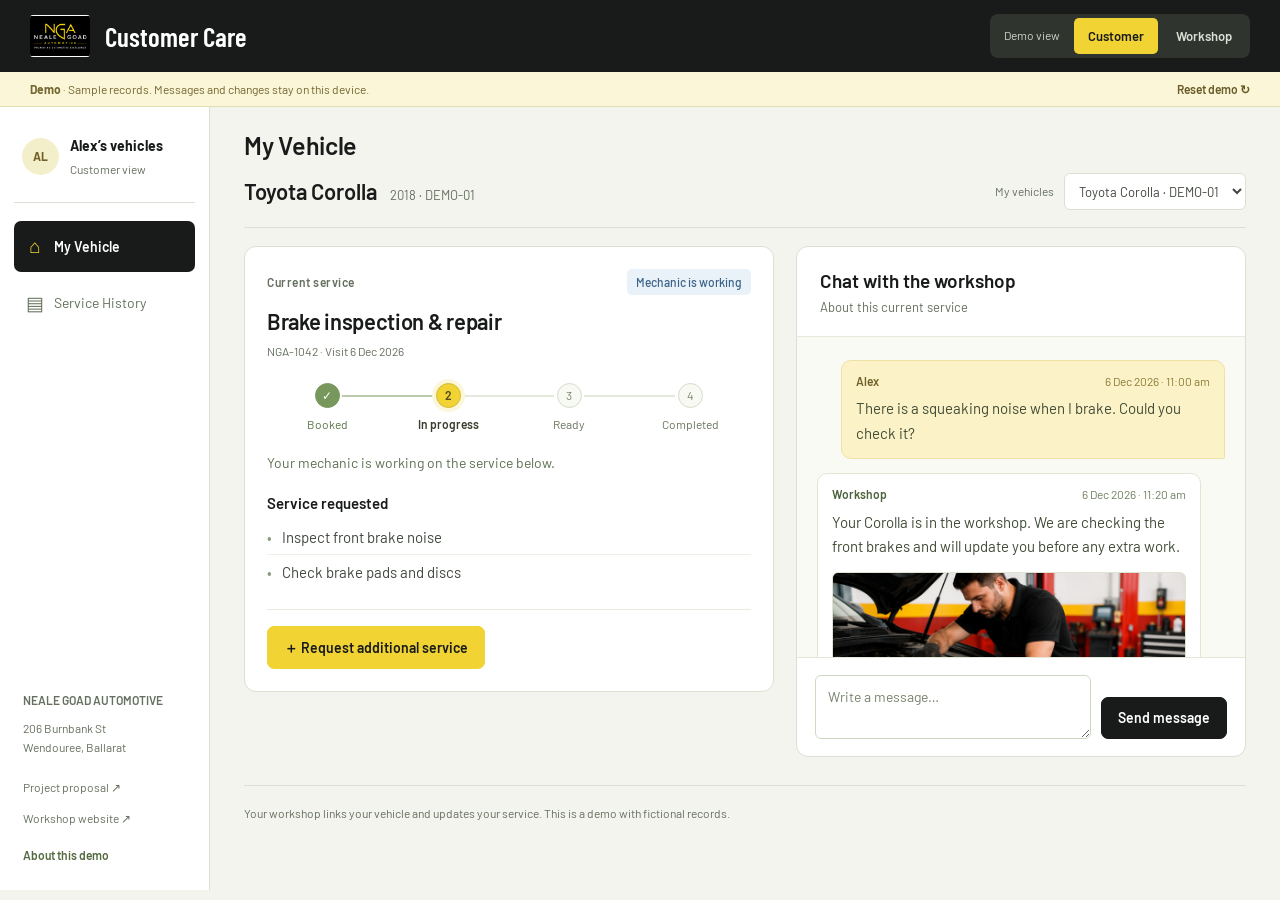
==== commit add8a18a: "Build My Vehicle around current service progress, linked chat and approved extra work" ====
--- a/portal.html
+++ b/portal.html
@@ -5,41 +5,63 @@
   <meta name="viewport" content="width=device-width, initial-scale=1">
   <meta name="robots" content="noindex, nofollow">
   <meta name="theme-color" content="#191b1b">
-  <meta name="description" content="Explore the Neale Goad Customer Care portal demo: vehicle service history, workshop photo updates, upcoming maintenance, comments and repair requests.">
-  <title>My Garage — Neale Goad Customer Care</title>
+  <meta name="description" content="Neale Goad Customer Care demo: see your current service, follow its progress, chat with your workshop and revisit your service history.">
+  <title>My Vehicle — Neale Goad Customer Care</title>
   <link rel="icon" href="assets/favicon.svg" type="image/svg+xml">
   <link rel="preconnect" href="https://fonts.googleapis.com">
   <link rel="preconnect" href="https://fonts.gstatic.com" crossorigin>
-  <link href="https://fonts.googleapis.com/css2?family=Barlow+Condensed:wght@500;600;700;800&family=Barlow:wght@400;500;600;700&display=swap" rel="stylesheet">
-  <link rel="stylesheet" href="portal.css?v=20261021-simple2">
-  <script src="portal.js?v=20261021-simple2" defer></script>
+  <link href="https://fonts.googleapis.com/css2?family=Barlow+Condensed:wght@600;700&family=Barlow:wght@400;500;600;700&display=swap" rel="stylesheet">
+  <link rel="stylesheet" href="portal.css?v=20261021-jobs2">
+  <script src="portal.js?v=20261021-jobs2" defer></script>
 </head>
 <body class="portal">
-<a class="skip-link" href="#main">Skip to your garage</a>
+<a class="skip-link" href="#main">Skip to My Vehicle</a>
 <header class="app-header">
-  <a href="./" class="app-brand" aria-label="Neale Goad Customer Care home"><img src="assets/nga-logo.jpeg" width="78" height="52" alt="Neale Goad Automotive"><span><strong>Customer Care</strong></span></a>
-  <div class="role-switch" role="group" aria-label="Demo role"><span>Demo</span><button type="button" data-role="customer" aria-pressed="true">Customer</button><button type="button" data-role="workshop" aria-pressed="false">Workshop</button></div>
+  <a href="./" class="app-brand" aria-label="Neale Goad Customer Care home"><img src="assets/nga-logo.jpeg" width="78" height="52" alt="Neale Goad Automotive"><strong>Customer Care</strong></a>
+  <div class="role-switch" role="group" aria-label="Demo role"><span>Demo view</span><button type="button" data-role="customer" aria-pressed="true">Customer</button><button type="button" data-role="workshop" aria-pressed="false">Workshop</button></div>
 </header>
-<div class="demo-banner" id="demo"><span><b>Demo</b> · Sample data only. Nothing is sent to the workshop.</span><button class="text-button" type="button" id="reset-portal">Reset demo ↻</button></div>
+<div class="demo-banner" id="demo"><span><b>Demo</b> · Sample records. Messages and changes stay on this device.</span><button class="text-button" type="button" id="reset-portal">Reset demo ↻</button></div>
 <div class="app-layout">
-  <aside class="sidebar"><div class="sidebar-account"><span class="account-avatar" aria-hidden="true">AL</span><div><strong id="account-name">Alex’s garage</strong><small id="account-description">Customer view</small></div></div><nav aria-label="Customer Care navigation"><button class="nav-button active" data-nav="overview" aria-current="page"><span aria-hidden="true">⌂</span><span id="overview-label">My garage</span></button><button class="nav-button" data-nav="history"><span aria-hidden="true">▤</span><span>Service history</span></button><button class="nav-button" data-nav="requests"><span aria-hidden="true">↔</span><span>Messages</span><span class="count-badge" id="request-count">0</span></button><button class="nav-button" data-nav="workshop" id="post-navigation" hidden><span aria-hidden="true">＋</span><span>Add update</span></button></nav><div class="sidebar-foot"><p>NEALE GOAD AUTOMOTIVE</p><span>206 Burnbank St<br>Wendouree, Ballarat</span><a href="proposal.html">Project proposal ↗</a><a href="https://ballaratcarrepairsandservicing.com.au/" target="_blank" rel="noopener">Workshop website ↗</a><button type="button" class="text-button" id="open-help">About this demo</button></div></aside>
+  <aside class="sidebar">
+    <div class="sidebar-account"><span class="account-avatar" aria-hidden="true">AL</span><div><strong id="account-name">Alex’s vehicles</strong><small id="account-description">Customer view</small></div></div>
+    <nav aria-label="Customer Care navigation">
+      <button type="button" class="nav-button active" data-nav="overview" aria-current="page"><span aria-hidden="true">⌂</span><span id="overview-label">My Vehicle</span></button>
+      <button type="button" class="nav-button" data-nav="history"><span aria-hidden="true">▤</span><span>Service History</span><span class="count-badge" id="history-count" hidden>0</span></button>
+    </nav>
+    <div class="sidebar-foot"><p>NEALE GOAD AUTOMOTIVE</p><span>206 Burnbank St<br>Wendouree, Ballarat</span><a href="proposal.html">Project proposal ↗</a><a href="https://ballaratcarrepairsandservicing.com.au/" target="_blank" rel="noopener">Workshop website ↗</a><button type="button" class="text-button" id="open-help">About this demo</button></div>
+  </aside>
   <main class="app-main" id="main">
     <div class="page-heading" id="page-heading"></div>
-    <section class="vehicle-strip" aria-label="Selected vehicle"><div class="vehicle-details"><h2 id="vehicle-name">Toyota Corolla</h2><div class="vehicle-meta" id="vehicle-meta"></div></div><label class="vehicle-picker">Vehicle<select id="vehicle-select" aria-label="Switch vehicle"><option value="corolla">Toyota Corolla · DEMO-01</option><option value="ranger">Ford Ranger · DEMO-02</option></select></label></section>
-    <section class="view-panel" id="view-overview" aria-label="Garage overview"></section>
-    <section class="view-panel" id="view-history" aria-label="Vehicle service history" hidden></section>
-    <section class="view-panel" id="view-requests" aria-label="Requests and messages" hidden></section>
-    <section class="view-panel" id="view-workshop" aria-label="Workshop update composer" hidden></section>
-    <p class="footer-note">Demo changes are saved on this device. Use sample information only.</p>
+    <section class="vehicle-strip" aria-label="My linked vehicle"><div class="vehicle-details"><h2 id="vehicle-name">Toyota Corolla</h2><p class="vehicle-meta" id="vehicle-meta">2018 · DEMO-01</p></div><label class="vehicle-picker">My vehicles<select id="vehicle-select" aria-label="Choose my vehicle"><option value="corolla">Toyota Corolla · DEMO-01</option><option value="ranger">Ford Ranger · DEMO-02</option></select></label></section>
+    <section class="view-panel" id="view-overview" aria-label="Current service"></section>
+    <section class="view-panel" id="view-history" aria-label="Service history" hidden></section>
+    <p class="footer-note">Your workshop links your vehicle and updates your service. This is a demo with fictional records.</p>
   </main>
 </div>
 <div class="toast" role="status" aria-live="polite" id="portal-status"></div>
-
-<dialog class="dialog" id="request-dialog" aria-labelledby="request-title"><div class="dialog-header"><div><h2 id="request-title">Ask the workshop</h2></div><button type="button" class="icon-button" data-close="request-dialog" aria-label="Close service request">×</button></div><p class="select-context" id="request-context"></p><form id="service-request-form"><div class="field"><label for="request-kind">I’d like to</label><select id="request-kind"><option value="service">Request a service or repair</option><option value="question">Ask a question</option></select></div><div class="field"><label for="request-subject">Service or question</label><input id="request-subject" maxlength="100" placeholder="e.g. Brake noise, air conditioning, next service" required></div><div class="field"><label for="request-description">Your message</label><textarea id="request-description" rows="3" maxlength="2000" placeholder="Describe what you’ve noticed or what you would like done." required></textarea></div><details class="optional-details"><summary>Preferred visit & pickup <span>Optional</span></summary><div class="field-row"><div class="field"><label for="request-date">Preferred date <small>Optional</small></label><input type="date" id="request-date"></div><div class="field"><label for="request-time">Preferred time</label><select id="request-time"><option>Anytime</option><option>Morning</option><option>Afternoon</option></select></div></div><label class="pickup-check"><input id="request-pickup" type="checkbox"><span>Ask about pickup & delivery<small>Within 10 km of Ballarat CBD; subject to confirmation.</small></span></label></details><p class="info-note">A booking is confirmed only when the workshop agrees on a date and time.</p><p class="form-error" id="request-error" role="alert"></p><div class="dialog-actions"><button type="submit" class="button primary">Send request <span aria-hidden="true">↗</span></button><button type="button" class="button secondary" data-close="request-dialog">Cancel</button></div></form></dialog>
-
-<dialog class="dialog photo-dialog" id="photo-dialog" aria-labelledby="photo-title"><div class="dialog-header"><h2 id="photo-title">Workshop attachment</h2><button type="button" class="icon-button" data-close="photo-dialog" aria-label="Close photo">×</button></div><img id="full-photo" src="assets/example-workshop.png" alt="Example workshop attachment"><p id="full-photo-caption"></p></dialog>
-
-<dialog class="dialog" id="help-dialog" aria-labelledby="help-title"><div class="dialog-header"><h2 id="help-title">About this demo</h2><button type="button" class="icon-button" data-close="help-dialog" aria-label="Close demo guide">×</button></div><ol class="info-list"><li>Open a visit to see the work and photos, or leave a comment.</li><li>Ask the workshop to request a service or repair.</li><li>Switch to Workshop to add an update or reply.</li></ol><p class="info-note">This is a public prototype with fictional records. Updates stay in this browser and are not shared or sent. The demo roles are not private accounts. Reset demo clears your sample changes.</p><button type="button" class="button dark" data-close="help-dialog">Got it</button></dialog>
-<noscript><p class="info-note">Enable JavaScript to explore the interactive portal. You can still read the <a href="proposal.html">project proposal</a>.</p></noscript>
+<dialog class="dialog" id="request-dialog" aria-labelledby="request-title">
+  <div class="dialog-header"><h2 id="request-title">Request a service</h2><button type="button" class="icon-button" data-close="request-dialog" aria-label="Close request">×</button></div>
+  <p class="select-context" id="request-context"></p>
+  <form id="service-request-form">
+    <div class="field"><label for="request-subject">What would you like done?</label><input id="request-subject" maxlength="100" required></div>
+    <div class="field"><label for="request-description">Tell us more</label><textarea id="request-description" rows="3" maxlength="2000" placeholder="Describe the problem or the work you would like." required></textarea></div>
+    <details class="optional-details" id="visit-preference"><summary>Preferred visit date <span>Optional</span></summary><div class="field"><label for="request-date">Preferred date</label><input type="date" id="request-date"></div></details>
+    <p class="info-note" id="request-explanation"></p><p class="form-error" id="request-error" role="alert"></p>
+    <div class="dialog-actions"><button type="submit" class="button primary" id="send-request">Send request</button><button type="button" class="button secondary" data-close="request-dialog">Cancel</button></div>
+  </form>
+</dialog>
+<dialog class="dialog" id="vehicle-dialog" aria-labelledby="vehicle-title">
+  <div class="dialog-header"><h2 id="vehicle-title">Link a vehicle</h2><button type="button" class="icon-button" data-close="vehicle-dialog" aria-label="Close vehicle form">×</button></div>
+  <p class="select-context">Workshop → Alex’s sample account</p>
+  <form id="vehicle-form">
+    <div class="field"><label for="new-vehicle-name">Make & model</label><input id="new-vehicle-name" maxlength="70" placeholder="e.g. Mazda 3" required></div>
+    <div class="field-row"><div class="field"><label for="new-vehicle-year">Year</label><input id="new-vehicle-year" type="number" min="1900" max="2100" step="1" placeholder="2020" required></div><div class="field"><label for="new-vehicle-rego">Sample registration</label><input id="new-vehicle-rego" maxlength="15" placeholder="DEMO-03" required></div></div>
+    <p class="info-note">In the live app, staff would verify the customer and vehicle before linking existing workshop records.</p><p class="form-error" id="vehicle-error" role="alert"></p>
+    <div class="dialog-actions"><button type="submit" class="button primary">Link to Alex</button><button type="button" class="button secondary" data-close="vehicle-dialog">Cancel</button></div>
+  </form>
+</dialog>
+<dialog class="dialog photo-dialog" id="photo-dialog" aria-labelledby="photo-title"><div class="dialog-header"><h2 id="photo-title">Workshop photo</h2><button type="button" class="icon-button" data-close="photo-dialog" aria-label="Close photo">×</button></div><img id="full-photo" src="assets/example-workshop.png" alt="Illustrative workshop attachment"><p id="full-photo-caption"></p></dialog>
+<dialog class="dialog" id="help-dialog" aria-labelledby="help-title"><div class="dialog-header"><h2 id="help-title">A simple service conversation</h2><button type="button" class="icon-button" data-close="help-dialog" aria-label="Close demo guide">×</button></div><ol class="info-list"><li><strong>My Vehicle:</strong> see the current service and progress, chat, or request extra work.</li><li><strong>Workshop view:</strong> link a sample vehicle, update progress, post photos and quote requested extras.</li><li><strong>Service History:</strong> completed jobs keep the same chat and photos. Ask a question or request a follow-up.</li></ol><p class="info-note">Fictional demo only. Roles are not secure accounts. Changes, messages, photo uploads and quote decisions stay in this browser; nothing is sent, charged or booked. Use sample information only.</p><button type="button" class="button dark" data-close="help-dialog">Got it</button></dialog>
+<noscript><p class="info-note">Enable JavaScript to try the demo, or read the <a href="proposal.html">project proposal</a>.</p></noscript>
 </body>
 </html>
--- a/portal.css
+++ b/portal.css
@@ -1,33 +1,32 @@
 :root {
   --ink: #191b1b;
-  --text: #414940;
+  --text: #41483f;
   --muted: #65705f;
   --canvas: #f4f4ee;
   --line: #deded5;
   --yellow: #f1d334;
   --radius: 12px;
 }
-
 * { box-sizing: border-box; }
 [hidden] { display: none !important; }
 html { scroll-behavior: smooth; }
 body.portal { margin: 0; background: var(--canvas); color: var(--ink); font: 16px/1.6 "Barlow", Arial, sans-serif; -webkit-font-smoothing: antialiased; }
 button, input, textarea, select { font: inherit; }
-button, summary, a { -webkit-tap-highlight-color: transparent; touch-action: manipulation; }
 button, summary { cursor: pointer; }
+button, a, summary { touch-action: manipulation; -webkit-tap-highlight-color: transparent; }
 button:disabled { opacity: .5; cursor: not-allowed; }
 button, a, input, textarea, select, summary { outline-offset: 4px; }
 :focus-visible { outline: 3px solid #3672b7; }
 a { color: inherit; }
 img, svg { display: block; max-width: 100%; }
 h1, h2, h3, h4, p, figure { margin: 0; }
-h1, h2, h3, h4 { line-height: 1.2; }
-p + p { margin-top: 12px; }
-.visually-hidden { position: absolute; width: 1px; height: 1px; padding: 0; margin: -1px; overflow: hidden; clip: rect(0,0,0,0); white-space: nowrap; border: 0; }
+h1, h2, h3, h4 { line-height: 1.25; font-family: "Barlow", Arial, sans-serif; }
+p + p { margin-top: 11px; }
+.sr-only, .visually-hidden { position: absolute; width: 1px; height: 1px; padding: 0; margin: -1px; overflow: hidden; clip: rect(0,0,0,0); white-space: nowrap; border: 0; }
 .skip-link { position: fixed; z-index: 100; top: 10px; left: 10px; padding: 12px 18px; background: var(--yellow); transform: translateY(-160%); }
 .skip-link:focus { transform: translateY(0); }
 
-/* App shell */
+/* A familiar, quiet frame around the current visit. */
 .app-header { display: flex; justify-content: space-between; align-items: center; gap: 20px; min-height: 80px; padding: 13px 30px; background: var(--ink); color: #fff; }
 .app-brand { display: flex; align-items: center; gap: 15px; text-decoration: none; }
 .app-brand img { width: 65px; height: 45px; border-radius: 3px; object-fit: contain; background: #fff; }
@@ -39,208 +38,191 @@
 .role-switch button[aria-pressed="true"] { background: var(--yellow); color: var(--ink); }
 .demo-banner { display: flex; align-items: center; justify-content: space-between; gap: 15px; background: #fbf6d8; border-bottom: 1px solid #e5ddb4; color: #746630; padding: 8px 30px; font-size: 12px; line-height: 1.5; }
 .demo-banner .text-button { font-size: 12px; color: #685b28; white-space: nowrap; }
-.app-layout { display: grid; grid-template-columns: 220px minmax(0,1fr); min-height: calc(100vh - 117px); }
-.sidebar { display: flex; flex-direction: column; padding: 28px 15px 24px; background: #fff; border-right: 1px solid var(--line); min-width: 0; }
-.sidebar-account { display: flex; gap: 11px; align-items: center; padding: 0 10px 24px; margin-bottom: 18px; border-bottom: 1px solid var(--line); }
+.app-layout { display: grid; grid-template-columns: 210px minmax(0,1fr); min-height: calc(100vh - 117px); }
+.sidebar { display: flex; flex-direction: column; padding: 28px 14px 24px; background: #fff; border-right: 1px solid var(--line); min-width: 0; }
+.sidebar-account { display: flex; gap: 11px; align-items: center; padding: 0 8px 24px; margin-bottom: 18px; border-bottom: 1px solid var(--line); }
 .account-avatar { display: grid; place-items: center; width: 37px; height: 37px; border-radius: 50%; background: #f3efcb; color: #706126; font-size: 12px; font-weight: 700; flex-shrink: 0; }
 .sidebar-account strong { display: block; font-size: 14px; }
 .sidebar-account small { display: block; font-size: 12px; line-height: 1.4; color: var(--muted); margin-top: 4px; }
 .sidebar nav { display: grid; gap: 6px; }
-.nav-button { display: flex; align-items: center; gap: 10px; width: 100%; padding: 12px 13px; border: 0; border-radius: 7px; background: transparent; color: #64715b; text-align: left; font-size: 14px; line-height: 1.4; }
+.nav-button { display: flex; align-items: center; gap: 10px; width: 100%; padding: 12px; border: 0; border-radius: 7px; background: transparent; color: #64715b; text-align: left; font-size: 14px; line-height: 1.4; }
 .nav-button > span:first-child { width: 18px; flex-shrink: 0; text-align: center; font-size: 19px; }
 .nav-button:hover { background: #f2f4ec; }
 .nav-button.active { background: var(--ink); color: #fff; font-weight: 600; }
 .nav-button.active > span:first-child { color: var(--yellow); }
 .count-badge { display: inline-grid; place-items: center; min-width: 21px; height: 21px; padding: 0 5px; border-radius: 5px; background: #e8edde; color: #5a6d49; font-size: 12px; font-weight: 600; }
 .nav-button .count-badge { margin-left: auto; }
-.sidebar-foot { margin-top: auto; padding: 42px 11px 0; font-size: 12px; line-height: 1.6; color: var(--muted); }
+.sidebar-foot { margin-top: auto; padding: 42px 9px 0; font-size: 12px; line-height: 1.6; color: var(--muted); }
 .sidebar-foot > p { font-size: 12px; font-weight: 600; margin-bottom: 9px; }
 .sidebar-foot > span { display: block; margin-bottom: 20px; }
 .sidebar-foot a { display: block; margin-top: 12px; text-decoration: none; }
 .sidebar-foot .text-button { margin-top: 16px; font-size: 12px; }
-.app-main { width: 100%; max-width: 1400px; min-width: 0; margin: 0 auto; padding: 24px 38px; }
-.page-heading { display: flex; justify-content: space-between; align-items: center; gap: 25px; margin-bottom: 18px; }
-.eyebrow { font-size: 12px; font-weight: 600; letter-spacing: .8px; color: var(--muted); margin-bottom: 8px; }
-.page-heading h1 { font: 600 40px/1.1 "Barlow Condensed", sans-serif; margin-bottom: 0; }
-.page-heading p:not(.eyebrow) { color: var(--muted); font-size: 15px; max-width: 600px; }
+.app-main { width: 100%; max-width: 1440px; min-width: 0; margin: 0 auto; padding: 31px 34px; }
+.page-heading { display: flex; justify-content: space-between; align-items: center; gap: 24px; margin-bottom: 23px; }
+.page-heading h1 { font-size: 31px; font-weight: 600; letter-spacing: -.6px; }
+.page-heading p { color: var(--muted); font-size: 15px; max-width: 650px; margin-top: 7px; }
 .heading-actions { display: flex; flex-shrink: 0; gap: 10px; }
-.button { display: inline-flex; align-items: center; justify-content: center; gap: 10px; min-height: 43px; padding: 11px 17px; border: 1px solid var(--line); border-radius: 7px; background: #fff; color: var(--ink); font-size: 14px; font-weight: 600; line-height: 1.4; text-align: center; text-decoration: none; }
+.eyebrow { color: var(--muted); font-size: 12px; font-weight: 600; letter-spacing: .5px; margin-bottom: 8px; }
+.button { display: inline-flex; align-items: center; justify-content: center; gap: 9px; min-height: 43px; padding: 10px 16px; border: 1px solid var(--line); border-radius: 7px; background: #fff; color: var(--ink); font-size: 14px; font-weight: 600; line-height: 1.4; text-align: center; text-decoration: none; }
 .button:hover { background: #f0f2e9; border-color: #b8c3ac; }
 .button.primary { background: var(--yellow); border-color: var(--yellow); }
 .button.primary:hover { background: #e6c624; border-color: #e6c624; }
 .button.dark { background: var(--ink); border-color: var(--ink); color: #fff; }
 .button.dark:hover { background: #333a2f; }
-.button.small { font-size: 13px; min-height: 37px; padding: 8px 13px; }
+.button.small { font-size: 13px; min-height: 37px; padding: 8px 12px; }
 .text-button { display: inline-flex; align-items: center; gap: 7px; border: 0; padding: 2px 0; background: transparent; color: #536a40; font-size: 14px; font-weight: 600; line-height: 1.5; text-decoration: none; }
 .text-button:hover { text-decoration: underline; text-underline-offset: 3px; }
 .icon-button { display: grid; place-items: center; width: 36px; height: 36px; flex-shrink: 0; border: 1px solid var(--line); border-radius: 6px; background: #fff; color: var(--ink); font-size: 25px; line-height: 1; }
 
-/* Vehicle and the two dates that matter */
-.vehicle-strip { display: flex; align-items: center; justify-content: space-between; gap: 22px; padding: 14px 23px; margin-bottom: 18px; background: #fff; border: 1px solid var(--line); border-radius: var(--radius); min-width: 0; }
-.vehicle-art { width: 120px; flex-shrink: 0; padding: 8px; background: #f6f6ef; border-radius: 8px; }
+/* Vehicle selection stays visible without competing with the job. */
+.vehicle-strip { display: flex; align-items: center; justify-content: space-between; gap: 22px; padding: 18px 22px; margin-bottom: 22px; background: #fff; border: 1px solid var(--line); border-radius: var(--radius); min-width: 0; }
 .vehicle-details { min-width: 0; flex: 1; }
-.vehicle-details .eyebrow { margin-bottom: 4px; }
-.vehicle-details h2 { font: 600 27px/1.1 "Barlow Condensed", sans-serif; margin-bottom: 7px; }
+.vehicle-details h2 { font-size: 20px; font-weight: 600; margin-bottom: 4px; }
 .vehicle-meta { display: flex; align-items: center; flex-wrap: wrap; gap: 7px 14px; font-size: 13px; color: var(--muted); }
-.registration { display: inline-block; border: 1px solid #dedcc6; background: #f7f6e9; padding: 0 7px; border-radius: 3px; color: #5d603f; font-size: 12px; letter-spacing: .6px; font-weight: 600; }
 .vehicle-picker { display: grid; gap: 5px; font-size: 12px; color: var(--muted); min-width: 190px; }
 .vehicle-picker select { min-height: 39px; border: 1px solid var(--line); border-radius: 6px; background: #fff; padding: 6px 10px; color: var(--text); font-size: 13px; max-width: 100%; }
-.overview-grid { display: grid; grid-template-columns: repeat(2,minmax(0,1fr)); gap: 18px; margin-bottom: 18px; }
-.panel, .next-service { border: 1px solid var(--line); border-radius: var(--radius); padding: 20px; background: #fff; min-width: 0; }
-.next-service { display: flex; flex-direction: column; align-items: flex-start; background: var(--ink); border-color: var(--ink); color: #fff; }
-.next-service .eyebrow { color: #c0c8b7; margin-bottom: 10px; }
-.next-service h2 { font: 600 34px/1.1 "Barlow Condensed", sans-serif; margin-bottom: 10px; }
-.next-service h3 { font-size: 16px; font-weight: 500; color: #edf0e7; margin-bottom: 5px; line-height: 1.4; }
-.next-service > p:not(.eyebrow) { color: #bbc5ae; font-size: 13px; line-height: 1.5; margin-bottom: 14px; }
-.next-service .text-button { color: var(--yellow); margin-top: auto; font-size: 13px; }
-.next-recommendation { background: #f8efbc; border-color: #e9dda0; color: #38331c; }
-.next-recommendation .eyebrow { color: #74652d; }
-.next-recommendation h3 { color: #5d5229; }
-.next-recommendation > p:not(.eyebrow) { color: #766b3d; }
-.next-recommendation .text-button { color: #63551f; }
-.section-heading { display: flex; justify-content: space-between; align-items: center; gap: 20px; margin: 0 0 16px; }
-.section-heading h2, .panel > h2 { font: 600 28px/1.15 "Barlow Condensed", sans-serif; }
-.section-heading .eyebrow { margin-bottom: 6px; }
-.section-heading p:not(.eyebrow) { color: var(--muted); font-size: 14px; line-height: 1.5; margin-top: 7px; }
-.status-pill { display: inline-block; border-radius: 5px; padding: 4px 8px; font-size: 12px; font-weight: 500; line-height: 1.5; white-space: nowrap; background: #eef1e8; color: #62734f; }
-.status-pill.green { background: #e9f4e9; color: #316b38; }
-.status-pill.amber { background: #fff1d5; color: #90631d; }
-.status-pill.blue { background: #e9f1f9; color: #3c6386; }
+#vehicle-tools { display: flex; align-items: center; gap: 10px; }
+.job-tabs { display: flex; gap: 8px; overflow-x: auto; scrollbar-width: thin; padding-bottom: 3px; margin-bottom: 18px; }
+.job-tabs button { flex-shrink: 0; background: transparent; border: 1px solid #d7dfcd; border-radius: 6px; color: #637554; padding: 8px 13px; font-size: 13px; }
+.job-tabs button.active, .job-tabs button[aria-pressed="true"] { background: #fff; border-color: var(--ink); color: var(--ink); font-weight: 600; }
+
+/* One visit, one conversation. */
+.job-layout { display: grid; grid-template-columns: minmax(0,1fr) minmax(300px,.85fr); align-items: start; gap: 22px; }
+.job-panel, .chat-panel, .panel { min-width: 0; border: 1px solid var(--line); border-radius: var(--radius); background: #fff; }
+.job-panel { padding: 25px; }
+.job-top { display: flex; align-items: center; justify-content: space-between; flex-wrap: wrap; gap: 9px; margin-bottom: 17px; }
+.job-panel h2 { font-size: 24px; font-weight: 600; line-height: 1.35; letter-spacing: -.3px; margin-bottom: 7px; }
+.job-reference { color: var(--muted); font-size: 12px; line-height: 1.5; }
+.status-pill { display: inline-flex; align-items: center; gap: 6px; border-radius: 5px; padding: 4px 9px; font-size: 12px; font-weight: 500; line-height: 1.5; white-space: nowrap; background: #eef1e8; color: #62734f; }
+.status-pill.green, .status-pill.completed { background: #e9f4e9; color: #316b38; }
+.status-pill.amber, .status-pill.paused { background: #fff1d5; color: #90631d; }
+.status-pill.blue, .status-pill.working { background: #e9f1f9; color: #3c6386; }
 .status-pill.grey { background: #eff1eb; color: #647058; }
-.metric-grid { display: grid; grid-template-columns: repeat(3,minmax(0,1fr)); gap: 14px; margin-bottom: 25px; }
-.metric { padding: 18px; border: 1px solid var(--line); border-radius: 10px; background: #fff; }
-.metric > span { display: block; font-size: 13px; color: var(--muted); margin-bottom: 8px; }
-.metric strong { display: block; font: 600 30px/1 "Barlow Condensed", sans-serif; }
-
-/* A short row first. The story opens only when requested. */
-.timeline, .requests-list { display: grid; gap: 13px; }
-.service-entry { min-width: 0; background: #fff; border: 1px solid var(--line); border-radius: var(--radius); overflow: hidden; }
-.service-summary { display: grid; grid-template-columns: 62px minmax(0,1fr) auto; gap: 20px; align-items: center; padding: 20px 22px; list-style: none; }
-.service-summary::-webkit-details-marker, .optional-details > summary::-webkit-details-marker, .upcoming-details > summary::-webkit-details-marker { display: none; }
-.service-summary:hover { background: #fafbf6; }
-.record-date, .entry-date { display: grid; place-items: center; align-content: center; width: 62px; min-height: 64px; border-radius: 8px; background: #f1f3e9; text-align: center; padding: 6px; }
-.record-date strong, .record-date .day, .entry-date strong { font: 600 27px/1 "Barlow Condensed", sans-serif; }
-.record-date span, .record-date small, .record-date .month, .entry-date span { font-size: 12px; color: #68745d; line-height: 1.4; margin-top: 3px; }
-.record-heading { min-width: 0; }
-.record-heading h3 { font-size: 17px; font-weight: 600; line-height: 1.35; margin-bottom: 7px; }
-.record-meta, .entry-meta { display: flex; align-items: center; flex-wrap: wrap; gap: 5px 12px; color: var(--muted); font-size: 12px; line-height: 1.5; }
-.record-toggle { display: flex; align-items: center; gap: 10px; color: #5d704c; font-size: 13px; font-weight: 500; white-space: nowrap; }
-.record-toggle::after { content: "+"; font: 400 24px/1 "Barlow", sans-serif; }
-.service-record[open] > .service-summary { border-bottom: 1px solid #e9ede1; background: #fafbf6; }
-.service-record[open] .record-toggle::after { content: "−"; }
-.entry-header { display: grid; grid-template-columns: 62px minmax(0,1fr); align-items: center; gap: 20px; padding: 20px 22px; border-bottom: 1px solid var(--line); }
-.entry-header h3 { font-size: 18px; margin-bottom: 8px; }
-.entry-header .eyebrow { margin-bottom: 6px; }
-.entry-body { padding: 22px; }
-.entry-body > p { color: var(--text); font-size: 15px; line-height: 1.7; margin-bottom: 18px; white-space: pre-wrap; overflow-wrap: anywhere; max-width: 900px; }
-.work-list { display: flex; flex-wrap: wrap; gap: 7px; padding: 0; margin: 0 0 20px; list-style: none; }
-.work-list li { padding: 4px 9px; background: #f0f4e8; border-radius: 4px; color: #5c7249; font-size: 12px; }
-.work-list li::before { content: "✓ "; }
-.photo-grid { display: grid; grid-template-columns: repeat(3,minmax(0,1fr)); gap: 12px; }
-.photo-grid:has(>figure:only-child) { grid-template-columns: minmax(0,500px); }
+.status-track { margin: 27px 0 21px; }
+ol.status-track, .status-track ol { display: grid; grid-template-columns: repeat(4,minmax(0,1fr)); gap: 0; list-style: none; padding: 0; }
+.status-track li { position: relative; display: flex; flex-direction: column; align-items: center; gap: 8px; font-size: 12px; line-height: 1.4; color: #7f8b75; text-align: center; padding: 0 5px; }
+.status-track li::before { position: relative; z-index: 1; content: ""; width: 13px; height: 13px; border: 2px solid #d7dfce; border-radius: 50%; background: #fff; }
+.status-track li:not(:last-child)::after { content: ""; height: 2px; background: #e3e9db; position: absolute; top: 6px; left: calc(50% + 9px); width: calc(100% - 18px); }
+.status-track li.done { color: #5b7348; }
+.status-track li.done::before { background: #6d8d54; border-color: #6d8d54; }
+.status-track li.done::after { background: #b9cba8; }
+.status-track li.current { font-weight: 600; color: #393f2c; }
+.status-track li.current::before { background: var(--yellow); border-color: #d1b52a; box-shadow: 0 0 0 4px #fcf7d9; }
+.status-note { padding: 12px 14px; background: #f7f8f2; border-left: 3px solid #c7d3b9; border-radius: 0 5px 5px 0; color: #5e7050; font-size: 14px; line-height: 1.6; margin-bottom: 23px; }
+.status-note.paused { background: #fff6e4; border-left-color: #d6b563; color: #806325; }
+.service-items { margin: 0 0 22px; }
+.service-items h3, .job-panel > h3 { font-size: 15px; font-weight: 600; margin-bottom: 12px; }
+.service-items ul, ul.service-items { margin: 0; padding: 0; list-style: none; }
+.service-items li { padding: 9px 0; color: var(--text); font-size: 15px; line-height: 1.5; border-bottom: 1px solid #edf0e6; }
+.service-items li:last-child { border-bottom: 0; }
+.service-items li::before { content: "✓"; color: #79965e; margin-right: 10px; }
+.job-actions { display: flex; flex-wrap: wrap; gap: 10px; border-top: 1px solid #e7ecdf; padding-top: 19px; margin-top: 22px; }
+.job-updates { border-top: 1px solid #e6ecdd; margin-top: 22px; }
+.job-updates > summary { display: flex; align-items: center; justify-content: space-between; gap: 15px; padding: 16px 0 0; list-style: none; color: #5d744c; font-size: 14px; font-weight: 600; }
+.job-updates > summary::after { content: "+"; font-size: 22px; line-height: 1; font-weight: 400; }
+.job-updates[open] > summary::after { content: "−"; }
+.job-updates[open] > summary { margin-bottom: 17px; }
+.job-updates p { font-size: 14px; color: var(--text); line-height: 1.7; }
+.chat-panel { overflow: hidden; display: flex; flex-direction: column; }
+.chat-panel > header, .chat-heading { padding: 22px 23px 18px; border-bottom: 1px solid #e5ebdc; }
+.chat-panel h2 { font-size: 19px; font-weight: 600; margin-bottom: 5px; }
+.chat-panel > header p, .chat-heading p { color: var(--muted); font-size: 13px; line-height: 1.5; }
+.chat-messages { display: flex; flex-direction: column; gap: 14px; min-height: 310px; max-height: 480px; overflow-y: auto; padding: 23px 20px; background: #f8faf3; overscroll-behavior: contain; }
+.chat-message { max-width: 94%; padding: 12px 14px; border: 1px solid #dfe7d5; border-radius: 10px 10px 10px 2px; background: #fff; align-self: flex-start; min-width: 0; }
+.chat-message.customer { align-self: flex-end; background: #fbf3c7; border-color: #eee1a5; border-radius: 10px 10px 2px 10px; }
+.chat-meta { display: flex; justify-content: space-between; align-items: baseline; flex-wrap: wrap; gap: 4px 13px; color: #718161; font-size: 12px; line-height: 1.4; margin-bottom: 7px; }
+.chat-meta strong { color: #4c633b; font-weight: 600; }
+.chat-message.customer .chat-meta { color: #8c7c3a; }
+.chat-message.customer .chat-meta strong { color: #70612a; }
+.chat-message p, .chat-message .message-text { font-size: 15px; line-height: 1.65; color: #414c37; white-space: pre-wrap; overflow-wrap: anywhere; }
+.chat-form { display: grid; grid-template-columns: minmax(0,1fr) auto; gap: 8px 10px; align-items: end; padding: 17px 18px; border-top: 1px solid #e1e8d7; }
+.chat-form label { grid-column: 1/-1; font-size: 13px; color: #536b42; font-weight: 600; }
+.chat-form textarea { width: 100%; min-width: 0; min-height: 57px; max-height: 180px; resize: vertical; border: 1px solid #ced9c2; border-radius: 6px; background: #fff; padding: 10px 12px; color: var(--ink); font-size: 14px; line-height: 1.5; }
+.chat-form .button { min-height: 41px; }
+.chat-form .form-error, .chat-form .chat-hint { grid-column: 1/-1; }
+.chat-hint { font-size: 12px; line-height: 1.5; color: var(--muted); }
+.chat-empty { display: grid; justify-items: center; align-content: center; min-height: 250px; padding: 25px; text-align: center; color: var(--muted); font-size: 14px; }
+.staff-controls { border-top: 1px solid #e7ecdf; padding-top: 19px; margin-top: 23px; }
+.staff-controls .field:last-child { margin-bottom: 0; }
+.staff-controls h3 { font-size: 15px; font-weight: 600; margin-bottom: 15px; }
+.status-controls { display: flex; gap: 10px; align-items: flex-end; }
+.status-controls .field { flex: 1; margin-bottom: 0; }
+
+/* Past visits and future maintenance stay secondary. */
+.section-heading { display: flex; align-items: center; justify-content: space-between; gap: 20px; margin: 0 0 16px; }
+.section-heading h2 { font-size: 22px; font-weight: 600; }
+.section-heading p { color: var(--muted); font-size: 14px; margin-top: 6px; }
+.history-list { display: grid; gap: 12px; }
+.history-card { display: flex; align-items: center; justify-content: space-between; flex-wrap: wrap; gap: 17px; border: 1px solid var(--line); border-radius: 10px; background: #fff; padding: 21px 23px; min-width: 0; }
+.history-card h3 { font-size: 17px; font-weight: 600; margin: 4px 0 7px; }
+.history-card .history-date, .history-card time { color: var(--muted); font-size: 13px; }
+.history-card p { color: var(--muted); font-size: 13px; line-height: 1.5; }
+.history-card .button { flex-shrink: 0; }
+.maintenance-card { margin-top: 23px; border: 1px solid var(--line); border-radius: 9px; background: #fff; overflow: hidden; }
+.maintenance-card > summary { display: flex; align-items: center; justify-content: space-between; gap: 17px; padding: 17px 21px; list-style: none; color: #5d734b; font-size: 14px; font-weight: 600; }
+.maintenance-card > summary::after { content: "+"; font-size: 23px; font-weight: 400; line-height: 1; }
+.maintenance-card[open] > summary::after { content: "−"; }
+.maintenance-card[open] > summary { border-bottom: 1px solid #e7ecdf; }
+.maintenance-card > div { padding: 18px 21px; }
+.maintenance-card h3 { font-size: 16px; font-weight: 600; margin-bottom: 7px; }
+.maintenance-card p { font-size: 14px; color: var(--muted); line-height: 1.6; }
+.maintenance-card .button, .maintenance-card .text-button { margin-top: 14px; }
+.photo-grid { display: grid; grid-template-columns: repeat(2,minmax(0,1fr)); gap: 10px; margin-top: 16px; }
+.photo-grid:has(>figure:only-child) { grid-template-columns: minmax(0,420px); }
 .photo-grid figure, .upload-preview figure { min-width: 0; background: #f6f7ef; border: 1px solid #e3e8d9; border-radius: 7px; overflow: hidden; }
 .photo-grid button { display: block; width: 100%; padding: 0; border: 0; background: transparent; cursor: zoom-in; }
 .photo-grid img { width: 100%; height: auto; aspect-ratio: 16/10; object-fit: cover; }
-.photo-grid figcaption, .upload-preview figcaption { padding: 9px 11px; color: #647557; font-size: 12px; line-height: 1.5; overflow-wrap: anywhere; }
-.entry-recommendations { border: 1px solid #e7dfb4; background: #fbf7e4; border-radius: 7px; padding: 15px; margin-top: 19px; }
-.stat-label { display: block; color: #76682f; font-size: 12px; font-weight: 600; margin-bottom: 7px; }
-.entry-recommendations p { color: #726638; font-size: 13px; line-height: 1.6; }
-.entry-recommendations p + p { margin-top: 7px; }
-.entry-footer { display: flex; align-items: center; justify-content: space-between; flex-wrap: wrap; gap: 12px; padding: 14px 22px; border-top: 1px solid #e9ede1; }
-.entry-footer > span { color: var(--muted); font-size: 12px; }
-.entry-footer .text-button { font-size: 13px; }
-.upcoming-details, .optional-details { border: 1px solid var(--line); background: #fff; border-radius: 9px; margin: 18px 0; overflow: hidden; }
-.upcoming-details > summary, .optional-details > summary { display: flex; align-items: center; justify-content: space-between; gap: 15px; list-style: none; padding: 17px 20px; color: #536744; font-size: 14px; font-weight: 600; }
-.upcoming-details > summary::after, .optional-details > summary::after { content: "+"; font-size: 23px; line-height: 1; font-weight: 400; }
-.upcoming-details[open] > summary::after, .optional-details[open] > summary::after { content: "−"; }
-.upcoming-details[open] > summary, .optional-details[open] > summary { border-bottom: 1px solid #e8eddf; }
-.upcoming-list { padding: 0 20px; }
-.recommendation-row { display: flex; align-items: center; justify-content: space-between; gap: 22px; padding: 20px 0; border-bottom: 1px solid #e7ecde; }
-.recommendation-row:last-child { border-bottom: 0; }
-.recommendation-row h3 { font-size: 16px; margin-bottom: 7px; }
-.recommendation-row p, .recommendation-row small { display: block; color: var(--muted); font-size: 13px; line-height: 1.6; }
-.recommendation-row .stat-label { font-size: 12px; color: #6b7d5c; }
-.recommendation-row .button { flex-shrink: 0; }
-
-/* Conversations and requests */
-.thread { background: #fafbf6; padding: 22px; border-top: 1px solid #e6ecdc; }
-.thread-title { font-size: 15px; margin-bottom: 20px; }
-.comment { border-left: 2px solid #dfe7d4; padding: 0 0 0 14px; margin-bottom: 20px; }
-.comment.staff { border-color: #bbcda7; }
-.comment-meta { display: flex; align-items: baseline; flex-wrap: wrap; gap: 6px 13px; color: var(--muted); font-size: 12px; margin-bottom: 7px; }
-.comment-meta strong { color: #506740; font-size: 13px; font-weight: 600; }
-.comment p, .reply p { color: var(--text); font-size: 14px; line-height: 1.7; white-space: pre-wrap; overflow-wrap: anywhere; }
-.empty-comment { color: var(--muted); font-size: 14px; line-height: 1.6; margin-bottom: 18px; }
-.comment-form { display: grid; grid-template-columns: minmax(0,1fr) auto; align-items: end; gap: 8px 12px; margin-top: 20px; }
-.comment-form > label { grid-column: 1/-1; font-size: 13px; font-weight: 600; color: #556a46; }
-.comment-form .form-error { grid-column: 1/-1; }
-.request-card { background: #fff; border: 1px solid var(--line); border-radius: var(--radius); overflow: hidden; min-width: 0; }
-.request-header { display: flex; justify-content: space-between; align-items: flex-start; gap: 20px; padding: 23px 23px 12px; }
-.request-header h3 { font-size: 19px; line-height: 1.4; }
-.request-header .eyebrow { margin-bottom: 7px; }
-.request-meta { display: flex; flex-wrap: wrap; gap: 6px 15px; padding: 0 23px 17px; color: var(--muted); font-size: 12px; }
-.request-body { padding: 0 23px 23px; color: var(--text); font-size: 15px; line-height: 1.7; }
-.request-body p { white-space: pre-wrap; overflow-wrap: anywhere; }
-.appointment-note { padding: 13px 15px; background: #ecf4e7; border: 1px solid #d9e5cf; border-radius: 6px; color: #526c3e; font-size: 13px; line-height: 1.6; margin-top: 16px; }
-.reply-list { background: #fafbf6; border-top: 1px solid #e6ecdc; padding: 20px 23px 0; }
-.reply { padding-bottom: 18px; }
-.reply + .reply { border-top: 1px solid #e3eada; padding-top: 18px; }
-.reply-form { display: grid; gap: 0; background: #fafbf6; padding: 5px 23px 23px; }
-.reply-form > .button { justify-self: start; }
-.reply-form select { max-width: 370px; }
-.empty-state { display: grid; justify-items: center; align-content: center; gap: 14px; min-height: 220px; background: #fff; padding: 35px 24px; border: 1px dashed #d3dec7; border-radius: var(--radius); text-align: center; color: var(--muted); }
-.empty-state h3 { font: 600 27px/1.15 "Barlow Condensed", sans-serif; color: #4c643b; }
+.photo-grid figcaption, .upload-preview figcaption { padding: 8px 10px; color: #647557; font-size: 12px; line-height: 1.5; overflow-wrap: anywhere; }
+.empty-state { display: grid; justify-items: center; align-content: center; gap: 15px; min-height: 250px; background: #fff; padding: 35px 24px; border: 1px dashed #d3dec7; border-radius: var(--radius); text-align: center; color: var(--muted); }
+.empty-state h2, .empty-state h3 { color: #4f633e; font-size: 23px; font-weight: 600; }
 .empty-state p { max-width: 520px; font-size: 15px; }
 .empty-icon { font-size: 30px; color: #8da477; }
-
-/* Forms: one primary column, optional settings tucked away. */
-.composer-grid, .workshop-grid { display: grid; grid-template-columns: minmax(0,1fr); gap: 22px; }
-.composer { width: 100%; max-width: 1000px; }
+.view-intro { margin-bottom: 19px; color: var(--muted); font-size: 14px; }
+
+/* Staff and request forms retain the same simple controls. */
+.panel { padding: 25px; }
+.workshop-form { width: 100%; max-width: 850px; }
+.workshop-form > h2 { font-size: 22px; font-weight: 600; margin-bottom: 21px; }
 .field { display: grid; gap: 7px; margin-bottom: 20px; min-width: 0; }
 .field-row { display: grid; grid-template-columns: repeat(2,minmax(0,1fr)); gap: 18px; min-width: 0; }
-.field label, .composer label, .dialog label { color: #4c6040; font-size: 14px; font-weight: 600; line-height: 1.5; }
+.field label, .workshop-form label, .dialog label { color: #4c6040; font-size: 14px; font-weight: 600; line-height: 1.5; }
 .field label small, .field small { color: var(--muted); font-size: 12px; font-weight: 400; }
 input:not([type="checkbox"]), select, textarea { max-width: 100%; min-width: 0; }
-.field input, .field select, .field textarea, .comment-form textarea { width: 100%; min-height: 44px; padding: 11px 13px; border: 1px solid #ced8c4; border-radius: 6px; color: var(--ink); background: #fff; font-size: 15px; line-height: 1.5; }
+.field input, .field select, .field textarea { width: 100%; min-height: 44px; padding: 11px 13px; border: 1px solid #ced8c4; border-radius: 6px; color: var(--ink); background: #fff; font-size: 15px; line-height: 1.5; }
 textarea { resize: vertical; }
-.field textarea { min-height: 105px; max-height: 370px; }
-.comment-form textarea { min-height: 70px; max-height: 200px; }
+.field textarea { min-height: 100px; max-height: 350px; }
 input::placeholder, textarea::placeholder { color: #78846d; opacity: 1; }
 .select-context { background: #f5f7ef; border: 1px solid #e0e7d6; border-radius: 7px; padding: 14px 16px; font-size: 13px; color: var(--muted); line-height: 1.6; margin-bottom: 22px; }
 .select-context strong { display: block; font-size: 16px; color: #4a633a; margin-top: 3px; }
-.select-context br { display: none; }
-.select-context small { font-size: 12px; }
-.file-field { padding: 18px; border: 1px dashed #cedac1; border-radius: 8px; background: #fafbf6; }
+.file-field { padding: 17px; border: 1px dashed #cedac1; border-radius: 8px; background: #fafbf6; }
 .file-field > p:not(.form-error) { font-size: 12px; color: var(--muted); line-height: 1.6; }
 .file-field input[type="file"] { padding: 8px 0; border: 0; background: transparent; font-size: 13px; }
 input[type="file"]::file-selector-button { border: 0; border-radius: 5px; background: #e9efdf; color: #526a40; padding: 8px 12px; margin-right: 10px; font: inherit; font-size: 13px; cursor: pointer; }
 .upload-preview { display: grid; grid-template-columns: repeat(3,minmax(0,1fr)); gap: 12px; }
 .upload-preview:empty { display: none; }
 .upload-preview img { width: 100%; aspect-ratio: 1.5; object-fit: cover; }
-.upload-preview .text-button { font-size: 12px; padding: 0 11px 10px; }
-.optional-details { margin: 20px 0; }
-.optional-details > :not(summary) { margin-left: 20px; margin-right: 20px; }
-.optional-details > .field:first-of-type, .optional-details > .field-row:first-of-type { margin-top: 20px; }
-.next-work-fields { min-width: 0; border: 1px solid #dce5d2; border-radius: 7px; padding: 19px 17px 15px; margin: 22px 0; background: #fafbf6; }
-.next-work-fields legend { padding: 0 7px; font-size: 14px; font-weight: 600; color: #536b40; }
-.next-work-fields legend small { display: block; font-size: 12px; font-weight: 400; color: var(--muted); margin-top: 3px; }
-.approval-check, .pickup-check { display: flex; align-items: flex-start; gap: 10px; margin: 0 0 18px; font-size: 13px; line-height: 1.6; color: #566d45; cursor: pointer; }
-.approval-check input, .pickup-check input { width: 17px; height: 17px; flex-shrink: 0; margin: 3px 0 0; accent-color: var(--ink); }
-.pickup-check small { display: block; font-size: 12px; font-weight: 400; color: var(--muted); margin-top: 4px; }
-.info-note { padding: 13px 15px; background: #f0f5e8; border: 1px solid #dce6d0; border-radius: 7px; color: #5e744d; font-size: 13px; line-height: 1.6; margin: 18px 0; }
+.upload-preview .text-button { font-size: 12px; padding: 0 10px 9px; }
+.optional-details { border: 1px solid var(--line); border-radius: 8px; margin: 21px 0; background: #fff; overflow: hidden; }
+.optional-details > summary { display: flex; align-items: center; justify-content: space-between; gap: 15px; padding: 16px 18px; list-style: none; color: #5c714a; font-size: 14px; font-weight: 600; }
+.optional-details > summary::after { content: "+"; font-size: 22px; font-weight: 400; }
+.optional-details[open] > summary::after { content: "−"; }
+.optional-details[open] > summary { border-bottom: 1px solid #e5ecdb; }
+.optional-details > :not(summary) { margin-left: 18px; margin-right: 18px; }
+.optional-details > .field:first-of-type, .optional-details > .field-row:first-of-type { margin-top: 19px; }
+summary::-webkit-details-marker { display: none; }
+.info-note { padding: 12px 14px; background: #f0f5e8; border: 1px solid #dce6d0; border-radius: 7px; color: #5e744d; font-size: 13px; line-height: 1.6; margin: 18px 0; }
 .form-error, .form-success { border-radius: 6px; padding: 11px 13px; font-size: 14px; line-height: 1.5; margin: 10px 0 15px; }
 .form-error { background: #fff0eb; border: 1px solid #efd0c6; color: #a14e3c; }
 .form-success { background: #eaf4e6; border: 1px solid #d3e4ca; color: #467037; }
 .form-error:empty, .form-success:empty { display: none; }
 .info-list { padding-left: 20px; color: var(--muted); font-size: 15px; line-height: 1.7; }
 .info-list li + li { margin-top: 11px; }
-.footer-note { border-top: 1px solid var(--line); padding-top: 19px; margin-top: 30px; color: var(--muted); font-size: 12px; line-height: 1.6; }
-
-/* Dialogs and transient feedback */
+.footer-note { border-top: 1px solid var(--line); padding-top: 18px; margin-top: 28px; color: var(--muted); font-size: 12px; line-height: 1.6; }
+
 .dialog, dialog { width: calc(100% - 36px); max-width: 600px; max-height: calc(100dvh - 40px); overflow: auto; border: 1px solid var(--line); border-radius: 14px; background: #fff; color: var(--ink); padding: 27px; box-shadow: 0 25px 90px #191b1b30; }
 dialog::backdrop { background: #191b1b70; }
 .dialog-header { display: flex; align-items: flex-start; justify-content: space-between; gap: 18px; margin-bottom: 23px; }
-.dialog-header h2 { font: 600 32px/1.1 "Barlow Condensed", sans-serif; }
+.dialog-header h2 { font-size: 25px; font-weight: 600; }
 .dialog-actions { display: flex; flex-wrap: wrap; justify-content: flex-end; gap: 10px; border-top: 1px solid #e5ebdc; padding-top: 19px; margin-top: 22px; }
 .photo-dialog { max-width: 900px; }
 .photo-dialog > img { width: 100%; max-height: 65dvh; object-fit: contain; background: #f4f5ed; border-radius: 7px; }
@@ -248,22 +230,28 @@
 .toast { position: fixed; z-index: 70; bottom: 20px; left: calc(50% + 100px); max-width: min(600px,calc(100% - 30px)); padding: 13px 18px; background: var(--ink); color: #fff; border-radius: 8px; box-shadow: 0 8px 30px #191b1b25; font-size: 14px; line-height: 1.5; opacity: 0; visibility: hidden; transform: translate(-50%,8px); pointer-events: none; transition: opacity .15s,transform .15s,visibility .15s; }
 .toast.visible { opacity: 1; visibility: visible; transform: translate(-50%,0); }
 
-@media (max-width: 1100px) {
-  .app-layout { grid-template-columns: 195px minmax(0,1fr); }
-  .app-main { padding: 29px 25px; }
-  .sidebar { padding-left: 10px; padding-right: 10px; }
-  .sidebar-account { padding-left: 7px; padding-right: 7px; }
+@media (max-width: 1150px) {
+  .app-layout { grid-template-columns: 185px minmax(0,1fr); }
+  .app-main { padding: 28px 24px; }
+  .sidebar { padding-left: 9px; padding-right: 9px; }
+  .sidebar-account { padding-left: 5px; padding-right: 5px; gap: 8px; }
   .sidebar-account strong { font-size: 13px; }
-  .nav-button { padding-left: 11px; padding-right: 11px; font-size: 13px; gap: 7px; }
-  .page-heading { align-items: flex-start; flex-wrap: wrap; gap: 17px; }
-  .page-heading h1 { font-size: 38px; }
+  .nav-button { padding-left: 10px; padding-right: 10px; font-size: 13px; gap: 7px; }
   .role-switch > span { display: none; }
-  .next-service { padding: 22px; }
-  .next-service h2 { font-size: 31px; }
-  .service-summary { gap: 15px; }
-  .record-toggle { font-size: 12px; }
-  .vehicle-art { display: none; }
-  .toast { left: calc(50% + 90px); }
+  .job-layout { gap: 17px; grid-template-columns: minmax(0,1fr) minmax(290px,.9fr); }
+  .job-panel { padding: 22px; }
+  .chat-panel > header, .chat-heading { padding: 21px 20px 17px; }
+  .chat-messages { padding: 21px 17px; }
+  .chat-form { padding: 16px; }
+  .chat-form .button { padding-left: 11px; padding-right: 11px; }
+}
+@media (max-width: 940px) {
+  .job-layout { grid-template-columns: minmax(0,1fr); gap: 20px; }
+  .chat-messages { min-height: 270px; max-height: 420px; }
+  .chat-message { max-width: 88%; }
+  .page-heading { align-items: flex-start; flex-wrap: wrap; gap: 15px; }
+  .page-heading h1 { font-size: 29px; }
+  .toast { left: calc(50% + 80px); }
 }
 @media (max-width: 760px) {
   .app-header { min-height: 74px; padding: 13px 18px; gap: 12px; }
@@ -273,39 +261,23 @@
   .app-brand small { display: none; }
   .role-switch button { padding: 7px 10px; font-size: 12px; }
   .demo-banner { padding: 8px 18px; font-size: 12px; gap: 10px; }
-  .demo-banner .text-button { font-size: 12px; }
   .app-layout { display: block; }
   .sidebar { display: block; padding: 0 18px; border-right: 0; border-bottom: 1px solid var(--line); overflow-x: auto; scrollbar-width: none; }
   .sidebar::-webkit-scrollbar { display: none; }
   .sidebar-account, .sidebar-foot { display: none; }
-  .sidebar nav { display: flex; gap: 22px; width: max-content; }
+  .sidebar nav { display: flex; gap: 24px; width: max-content; }
   .nav-button { width: auto; padding: 14px 0 11px; font-size: 14px; border-bottom: 3px solid transparent; border-radius: 0; white-space: nowrap; }
   .nav-button > span:first-child { display: none; }
   .nav-button.active { background: transparent; color: var(--ink); border-bottom-color: var(--ink); }
   .app-main { padding: 25px 20px; }
-  .page-heading { margin-bottom: 23px; }
-  .page-heading h1 { font-size: 37px; }
-  .page-heading p:not(.eyebrow) { font-size: 15px; }
   .vehicle-strip { padding: 18px 20px; gap: 17px; }
-  .vehicle-details h2 { font-size: 27px; }
   .vehicle-picker { min-width: 175px; }
-  .overview-grid { gap: 15px; }
-  .next-service { padding: 22px; }
-  .next-service h2 { font-size: 31px; }
-  .section-heading { align-items: flex-start; gap: 16px; flex-wrap: wrap; }
-  .section-heading h2 { font-size: 28px; }
-  .service-summary { grid-template-columns: 56px minmax(0,1fr) auto; gap: 14px; padding: 19px; }
-  .record-date { width: 56px; min-height: 61px; }
-  .record-heading h3 { font-size: 17px; }
-  .record-toggle { gap: 7px; }
-  .entry-body, .thread { padding: 20px; }
-  .entry-footer { padding: 14px 20px; }
-  .photo-grid { grid-template-columns: repeat(2,minmax(0,1fr)); }
-  .request-header { padding: 21px 20px 12px; }
-  .request-meta { padding-left: 20px; padding-right: 20px; }
-  .request-body { padding-left: 20px; padding-right: 20px; }
-  .reply-list, .reply-form { padding-left: 20px; padding-right: 20px; }
-  .panel { padding: 22px; }
+  .job-panel { padding: 24px; }
+  .job-panel h2 { font-size: 23px; }
+  .chat-panel > header, .chat-heading { padding: 21px 23px 17px; }
+  .chat-messages { padding: 22px; }
+  .chat-form { padding: 17px 20px; }
+  .panel { padding: 23px; }
   .toast { left: 50%; width: max-content; font-size: 13px; bottom: 15px; }
 }
 @media (max-width: 580px) {
@@ -315,105 +287,230 @@
   .role-switch { gap: 1px; padding: 3px; }
   .role-switch button { font-size: 12px; padding: 7px 8px; }
   .demo-banner { padding: 8px 15px; align-items: flex-start; }
-  .demo-banner .text-button { font-size: 12px; }
   .sidebar { padding: 0 15px; }
-  .sidebar nav { gap: 22px; }
+  .sidebar nav { gap: 24px; }
   .nav-button { font-size: 13px; }
   .app-main { padding: 23px 15px; }
-  .page-heading h1 { font-size: 36px; }
-  .eyebrow { font-size: 12px; letter-spacing: .4px; }
+  .page-heading h1 { font-size: 28px; }
   .heading-actions { width: 100%; }
   .heading-actions .button { width: 100%; }
   .vehicle-strip { flex-wrap: wrap; padding: 17px 19px; }
   .vehicle-details { flex-basis: 100%; }
-  .vehicle-picker { width: 100%; grid-template-columns: 1fr auto; align-items: center; padding-top: 13px; border-top: 1px solid #e6ebdd; }
+  .vehicle-picker { width: 100%; grid-template-columns: 1fr auto; align-items: center; padding-top: 12px; border-top: 1px solid #e6ebdd; }
   .vehicle-picker select { max-width: 225px; font-size: 13px; }
-  .overview-grid { grid-template-columns: minmax(0,1fr); gap: 13px; margin-bottom: 27px; }
-  .next-service { padding: 21px; }
-  .next-service h2 { font-size: 32px; }
-  .next-service h3 { font-size: 16px; }
-  .next-service > p:not(.eyebrow) { font-size: 13px; margin-bottom: 14px; }
-  .next-service .text-button { font-size: 14px; }
-  .service-summary { grid-template-columns: 51px minmax(0,1fr); gap: 12px; padding: 18px 16px; }
-  .record-date { width: 51px; min-height: 61px; }
-  .record-date strong, .record-date .day { font-size: 27px; }
-  .record-date span, .record-date small, .record-date .month { font-size: 12px; }
-  .record-heading h3 { font-size: 16px; line-height: 1.4; margin-bottom: 6px; }
-  .record-toggle { grid-column: 2; justify-content: space-between; width: 100%; font-size: 13px; margin-top: 1px; }
-  .record-toggle::after { font-size: 21px; }
-  .record-meta { font-size: 12px; gap: 5px 8px; }
-  .status-pill { font-size: 12px; padding: 3px 7px; }
-  .entry-body, .thread { padding: 19px 17px; }
-  .entry-body > p { font-size: 15px; }
-  .entry-footer { padding: 14px 17px; gap: 9px; }
-  .entry-footer > span { font-size: 12px; }
-  .photo-grid { grid-template-columns: minmax(0,1fr); gap: 13px; }
-  .photo-grid:has(>figure:only-child) { grid-template-columns: minmax(0,1fr); }
-  .photo-grid img { aspect-ratio: 16/10; }
-  .photo-grid figcaption { font-size: 12px; }
-  .comment-form { grid-template-columns: minmax(0,1fr); }
-  .comment-form > .button { justify-self: start; }
-  .comment p, .reply p { font-size: 14px; }
-  .comment-meta { font-size: 12px; gap: 4px 10px; }
-  .request-header { padding: 20px 17px 12px; flex-wrap: wrap; gap: 10px; }
-  .request-header h3 { font-size: 18px; }
-  .request-meta { padding: 0 17px 15px; }
-  .request-body { padding: 0 17px 20px; }
-  .reply-list { padding: 18px 17px 0; }
-  .reply-form { padding: 4px 17px 20px; }
-  .recommendation-row { align-items: flex-start; flex-direction: column; gap: 14px; }
-  .upcoming-list { padding: 0 17px; }
-  .upcoming-details > summary, .optional-details > summary { padding: 16px 17px; font-size: 14px; }
-  .metric-grid { gap: 9px; }
-  .metric { padding: 14px 11px; }
-  .metric > span { font-size: 12px; line-height: 1.4; }
-  .metric strong { font-size: 28px; }
-  .panel { padding: 20px 18px; }
+  #vehicle-tools { width: 100%; }
+  #vehicle-tools .button { font-size: 13px; }
+  .job-layout { gap: 18px; }
+  .job-panel { padding: 22px 19px; }
+  .job-panel h2 { font-size: 22px; }
+  .job-top { margin-bottom: 16px; }
+  .status-track { margin: 26px 0 20px; }
+  .status-track li { font-size: 12px; padding: 0 3px; gap: 9px; }
+  .status-note { padding: 12px 13px; font-size: 14px; }
+  .service-items li { font-size: 15px; }
+  .job-actions .button { width: 100%; }
+  .job-tabs { gap: 7px; margin-bottom: 15px; }
+  .job-tabs button { font-size: 12px; padding: 8px 11px; }
+  .chat-panel > header, .chat-heading { padding: 20px 19px 16px; }
+  .chat-panel h2 { font-size: 19px; }
+  .chat-panel > header p, .chat-heading p { font-size: 13px; }
+  .chat-messages { padding: 20px 15px; gap: 15px; min-height: 260px; max-height: 420px; }
+  .chat-message { max-width: 95%; padding: 12px 13px; }
+  .chat-message p, .chat-message .message-text { font-size: 15px; }
+  .chat-meta { font-size: 12px; gap: 4px 10px; }
+  .chat-form { padding: 16px 15px; grid-template-columns: minmax(0,1fr) auto; gap: 8px; }
+  .chat-form textarea { font-size: 16px; min-height: 65px; padding: 10px; }
+  .chat-form .button { min-height: 42px; padding: 10px 12px; font-size: 13px; }
+  .status-controls { flex-direction: column; align-items: stretch; }
+  .status-controls .button { align-self: flex-start; }
+  .history-card { padding: 20px 18px; gap: 15px; }
+  .history-card h3 { font-size: 17px; }
+  .history-card .button { width: 100%; }
+  .maintenance-card > summary { padding: 16px 19px; }
+  .maintenance-card > div { padding: 18px 19px; }
+  .photo-grid, .photo-grid:has(>figure:only-child) { grid-template-columns: minmax(0,1fr); gap: 12px; }
+  .panel { padding: 22px 18px; }
   .field-row { grid-template-columns: minmax(0,1fr); gap: 0; }
   .field { margin-bottom: 18px; }
-  .field input, .field textarea, .field select, .comment-form textarea { font-size: 16px; }
-  .next-work-fields { padding: 18px 13px 12px; }
+  .field input, .field textarea, .field select { font-size: 16px; }
   .file-field { padding: 16px 13px; }
   .upload-preview { gap: 9px; grid-template-columns: repeat(2,minmax(0,1fr)); }
   .upload-preview figcaption { padding: 8px; font-size: 12px; }
   .optional-details > :not(summary) { margin-left: 15px; margin-right: 15px; }
   .dialog, dialog { padding: 22px 18px; width: calc(100% - 24px); max-height: calc(100dvh - 24px); border-radius: 12px; }
   .dialog-header { gap: 13px; margin-bottom: 21px; }
-  .dialog-header h2 { font-size: 30px; }
+  .dialog-header h2 { font-size: 24px; }
   .dialog-actions { gap: 9px; }
   .dialog-actions .button { flex: 1; }
-  .footer-note { font-size: 12px; }
 }
 @media (prefers-reduced-motion: reduce) { html { scroll-behavior: auto; } *, *::before, *::after { transition: none !important; animation: none !important; } }
 @media print {
   body.portal { background: #fff; font-size: 12px; }
-  .sidebar, .role-switch, .demo-banner, .heading-actions, .comment-form, .reply-form, .toast, .dialog, .text-button { display: none !important; }
+  .sidebar, .role-switch, .demo-banner, .heading-actions, .chat-form, .toast, .dialog, .text-button, .job-actions, .staff-controls { display: none !important; }
   .app-header { background: #fff; color: var(--ink); padding: 10px 0; border-bottom: 2px solid var(--ink); }
-  .app-layout { display: block; }
+  .app-layout, .job-layout { display: block; }
   .app-main { padding: 20px 0; max-width: none; }
-  .page-heading h1 { font-size: 30px; }
-  .vehicle-strip, .service-entry, .request-card, .panel { break-inside: avoid; }
-  .next-service, .next-recommendation { background: #f6f7ed; color: var(--ink); border-color: #cbd3bf; }
-  .next-service h3, .next-service > p:not(.eyebrow), .next-service .eyebrow { color: #536546; }
-  .service-record > :not(summary) { display: block !important; }
-  .service-record > summary { border-bottom: 1px solid var(--line); }
-  .record-toggle { display: none; }
-  .service-summary { grid-template-columns: 62px 1fr; }
-  .photo-grid img { max-height: 180px; object-fit: contain; }
-}
-/* Disclosure labels follow the native details state. */
-.sr-only { position: absolute; width: 1px; height: 1px; padding: 0; margin: -1px; overflow: hidden; clip: rect(0,0,0,0); white-space: nowrap; border: 0; }
-.service-record .when-open { display: none; }
-.service-record[open] .when-open { display: inline; }
-.service-record[open] .when-closed { display: none; }
-.record-toggle::after, .service-record[open] .record-toggle::after { content: none; }
-.record-toggle > [aria-hidden] { font-size: 21px; line-height: 1; }
-.service-record[open] .record-toggle > [aria-hidden] { transform: rotate(180deg); }
-.entry-recommendations h4 { color: #665a2d; font-size: 13px; font-weight: 600; margin-bottom: 12px; }
-.entry-recommendations p + p { padding-top: 10px; border-top: 1px solid #ece3bf; margin-top: 10px; }
+  .page-heading h1 { font-size: 26px; }
+  .job-panel, .chat-panel { break-inside: avoid; margin-bottom: 20px; }
+  .chat-messages { max-height: none; overflow: visible; background: #fff; }
+  .chat-message, .chat-message.customer { background: #fff; border-color: #cbd7bf; }
+}
+/* Exact job, conversation and approval controls. */
+.chat-panel.panel { padding: 0; }
+.app-brand > strong { display: block; }
+.job-top .eyebrow { margin-bottom: 0; }
+.status-pill.requested { background: #eff1eb; color: #647058; }
+.status-pill.booked { background: #e9f1f9; color: #3c6386; }
+.status-pill.awaiting { background: #fff1d5; color: #90631d; }
+.status-pill.ready { background: #edf4e2; color: #5c753c; }
+.status-note.waiting { background: #fff6e4; border-left-color: #d6b563; color: #806325; }
+.status-track li { color: #69765f; }
+.status-track li::before { content: none; }
+.status-track li:not(:last-child)::after { top: 12px; left: calc(50% + 15px); width: calc(100% - 30px); }
+.step-dot { position: relative; z-index: 1; display: grid; place-items: center; width: 25px; height: 25px; border: 1px solid #d4ddc9; border-radius: 50%; background: #f7f9f2; color: #7a886e; font-size: 12px; line-height: 1; }
+.status-track .done .step-dot { color: #fff; border-color: #78975d; background: #78975d; }
+.status-track .current .step-dot { background: var(--yellow); border-color: #d6ba31; color: #554b1b; box-shadow: 0 0 0 4px #fbf7db; }
+.related-job { font-size: 12px; color: var(--muted); margin-top: 9px; }
+.related-job .text-button { font-size: 12px; }
+.item-approved { display: block; color: #6c805a; font-size: 12px; margin: 4px 0 0 22px; }
+.completion-summary { padding-top: 17px; border-top: 1px solid #e6ecdd; margin-top: 19px; }
+.completion-summary p { color: var(--text); font-size: 15px; line-height: 1.7; white-space: pre-wrap; overflow-wrap: anywhere; }
+.completion-summary .recorded-km { font-size: 13px; color: var(--muted); }
+div.maintenance-card { padding: 17px 18px; background: #fbf7e2; border-color: #e8deb0; }
+.maintenance-card small { display: block; font-size: 12px; color: #796d3e; margin-top: 4px; }
+.chat-messages { height: 370px; min-height: 0; max-height: 370px; }
+.chat-form textarea { grid-column: 1; grid-row: 1; }
+.chat-form > .button { grid-column: 2; grid-row: 1; }
+.chat-form > .form-error { grid-column: 1/-1; grid-row: 2; margin: 0; }
+.chat-photos { display: grid; gap: 10px; margin-top: 13px; }
+.chat-photos figure { border: 1px solid #dde5d2; border-radius: 6px; overflow: hidden; background: #f5f7ed; }
+.chat-photos button { display: block; width: 100%; padding: 0; border: 0; background: transparent; cursor: zoom-in; }
+.chat-photos img { width: 100%; max-height: 170px; aspect-ratio: 16/10; object-fit: cover; }
+.chat-photos figcaption { color: #6f7d61; font-size: 12px; line-height: 1.5; padding: 8px 10px; }
+.chat-system { text-align: center; font-size: 12px; color: #7a886e; padding: 3px 9px; }
+.chat-system span, .chat-system time { display: block; }
+.chat-system time { color: #8b987f; font-size: 12px; margin-top: 3px; }
+.chat-event { width: 100%; min-width: 0; }
+.addon-card { background: #fff; border: 1px solid #dce4d1; border-radius: 9px; padding: 16px; }
+.addon-card.quoted { border-color: #e6d28b; background: #fffae9; }
+.addon-card.approved { border-color: #ccdfbd; background: #f2f8eb; }
+.addon-card.declined { border-color: #e0e5d9; background: #f4f6ee; }
+.addon-label { display: block; margin-bottom: 8px; font-size: 12px; font-weight: 600; color: #758563; }
+.addon-card.quoted .addon-label { color: #8d7023; }
+.addon-card h4 { font-size: 16px; font-weight: 600; line-height: 1.4; margin-bottom: 7px; }
+.addon-card p { color: #607451; font-size: 14px; line-height: 1.65; white-space: pre-wrap; overflow-wrap: anywhere; }
+.addon-card .quote-price { font-size: 23px; font-weight: 600; color: #4f542c; margin: 14px 0 8px; line-height: 1.4; }
+.quote-price small { display: block; font-size: 12px; color: #827847; font-weight: 400; margin-top: 3px; }
+.quote-form { padding-top: 17px; margin-top: 17px; border-top: 1px solid #e5ebdc; }
+.quote-form .field { margin-bottom: 15px; }
+.quote-form .field textarea { min-height: 72px; }
+.quote-form .field label { font-size: 13px; }
+.quote-form .field input, .quote-form .field textarea { font-size: 14px; min-height: 40px; padding: 9px 11px; }
+.addon-actions { display: flex; align-items: center; flex-wrap: wrap; gap: 11px; margin-top: 15px; }
+.addon-actions .button { font-size: 13px; }
+.addon-actions .text-button { font-size: 12px; }
+.addon-card .addon-hint { font-size: 12px; line-height: 1.6; color: #778a66; margin-top: 13px; }
+.staff-controls { padding-top: 0; }
+.staff-controls > summary, .update-details > summary { display: flex; align-items: center; justify-content: space-between; gap: 15px; padding: 17px 0 0; list-style: none; color: #5d744a; font-size: 14px; font-weight: 600; }
+.staff-controls > summary::after, .update-details > summary::after { content: "+"; font-size: 22px; font-weight: 400; line-height: 1; }
+.staff-controls[open] > summary::after, .update-details[open] > summary::after { content: "−"; }
+.status-form { margin-top: 19px; }
+.status-form .field { margin-bottom: 18px; }
+.update-details { border-top: 1px solid #e5ebdc; }
+.update-details > summary { padding: 16px 20px; }
+.update-details[open] > summary { border-bottom: 1px solid #e5ebdc; }
+.update-details > form { padding: 20px; }
+.update-details .field { margin-bottom: 17px; }
+.update-details .field textarea { min-height: 85px; }
+.update-details input[type="file"] { border: 0; background: transparent; padding: 7px 0; font-size: 12px; }
+.update-details input[type="file"]::file-selector-button { font-size: 12px; padding: 7px 9px; }
+.update-details .upload-preview { grid-template-columns: repeat(3,minmax(0,1fr)); gap: 8px; }
 .optional-details > summary > span { margin-left: auto; color: var(--muted); font-size: 12px; font-weight: 400; }
-.upcoming-details > summary > span { display: grid; place-items: center; min-width: 23px; height: 23px; background: #eef2e5; color: #60734e; font-size: 12px; font-weight: 600; border-radius: 5px; margin-left: auto; }
-.question-alert { padding: 12px 16px; background: #fff2d7; border: 1px solid #efddb3; border-radius: 7px; margin: 0 0 20px; }
-.question-alert .text-button { color: #86601d; font-size: 14px; }
-.view-intro { font-size: 14px; color: var(--muted); margin-bottom: 18px; }
-.empty-state h2 { font: 600 28px/1.2 "Barlow Condensed", sans-serif; color: #4c643b; }
+.history-card { display: grid; grid-template-columns: 105px minmax(0,1fr) auto; }
+.history-description { min-width: 0; }
+.history-description h2 { font-size: 18px; font-weight: 600; line-height: 1.4; margin-bottom: 7px; }
+.back-link { margin-bottom: 20px; }
+.empty-actions { display: flex; justify-content: center; flex-wrap: wrap; gap: 10px; }
+.question-alert { border: 1px solid #ebddb6; border-radius: 7px; padding: 12px 15px; background: #fff4dd; margin-bottom: 19px; }
+.question-alert .text-button { font-size: 14px; color: #8c6926; }
+@media (max-width: 940px) {
+  .chat-messages { height: 370px; min-height: 0; max-height: 370px; }
+  .history-card { grid-template-columns: minmax(0,1fr) auto; }
+  .history-card .history-date { grid-column: 1/-1; }
+}
+@media (max-width: 580px) {
+  .chat-messages { height: 350px; min-height: 0; max-height: 350px; }
+  .chat-message { max-width: 95%; }
+  .chat-photos img { max-height: 170px; }
+  .chat-form { grid-template-columns: minmax(0,1fr); }
+  .chat-form > .button { grid-row: 2; grid-column: 1; justify-self: end; min-height: 38px; font-size: 13px; }
+  .chat-form > .form-error { grid-row: 3; }
+  .chat-form textarea { min-height: 62px; }
+  .addon-card { padding: 15px; }
+  .addon-card h4 { font-size: 16px; }
+  .addon-card .quote-price { font-size: 22px; }
+  .quote-form .field input, .quote-form .field textarea { font-size: 16px; }
+  .update-details > summary { padding: 16px 17px; font-size: 14px; }
+  .update-details > form { padding: 18px 17px; }
+  .update-details .upload-preview { grid-template-columns: repeat(2,minmax(0,1fr)); }
+  .history-card { grid-template-columns: minmax(0,1fr); gap: 13px; }
+  .history-card .history-date { grid-column: auto; }
+  .history-description h2 { font-size: 18px; }
+  .history-card .button { width: 100%; }
+  .status-form .field-row { gap: 0; }
+}
+@media print {
+  .chat-messages { height: auto; max-height: none; }
+  .update-details, .staff-controls { display: none !important; }
+}
+/* Keep the current visit and message box high on the page. */
+.app-header { min-height: 72px; padding-top: 11px; padding-bottom: 11px; }
+.app-brand img { width: 60px; height: 42px; }
+.demo-banner { padding-top: 6px; padding-bottom: 6px; }
+.app-main { padding-top: 23px; }
+.page-heading { margin-bottom: 12px; }
+.page-heading h1 { font-size: 25px; letter-spacing: -.3px; }
+.vehicle-strip { background: transparent; border: 0; border-radius: 0; padding: 0 0 17px; margin-bottom: 18px; border-bottom: 1px solid var(--line); }
+.vehicle-details { display: flex; align-items: baseline; flex-wrap: wrap; gap: 5px 13px; }
+.vehicle-details h2 { font-size: 22px; margin: 0; }
+.vehicle-picker { display: flex; align-items: center; gap: 10px; min-width: 0; }
+.vehicle-picker select { min-height: 37px; font-size: 13px; }
+.job-panel { padding: 22px; }
+.job-top { margin-bottom: 12px; }
+.job-panel h2 { font-size: 22px; margin-bottom: 5px; }
+.status-track { margin-top: 23px; margin-bottom: 19px; }
+.status-note { background: transparent; border: 0; padding: 0; border-radius: 0; margin-bottom: 20px; }
+.status-note.waiting { background: #fff6e4; border-left: 3px solid #d6b563; padding: 11px 13px; }
+.service-items { margin-bottom: 0; }
+.service-items h3 { margin-bottom: 7px; }
+.service-items li { padding: 6px 0; }
+.service-items li::before { content: "•"; color: #8c9b7d; }
+.job-panel.is-completed .service-items li::before { content: "✓"; color: #79965e; }
+.job-actions { margin-top: 19px; padding-top: 16px; }
+.chat-messages { height: 320px; max-height: 320px; min-height: 0; }
+@media (max-width: 1050px) { .job-layout { grid-template-columns: minmax(0,1fr); } }
+@media (max-width: 760px) {
+  .app-main { padding-top: 22px; }
+  .page-heading h1 { font-size: 25px; }
+  .vehicle-strip { padding-bottom: 17px; }
+  .chat-messages { height: 350px; max-height: 350px; }
+}
+@media (max-width: 580px) {
+  .app-header { min-height: 68px; }
+  .app-brand img { width: 45px; height: 35px; }
+  .page-heading { gap: 10px; }
+  .page-heading h1 { font-size: 24px; }
+  .vehicle-strip { gap: 11px; }
+  .vehicle-details { gap: 3px 10px; }
+  .vehicle-details h2 { font-size: 22px; }
+  .vehicle-picker { padding-top: 0; border-top: 0; justify-content: space-between; }
+  .vehicle-picker select { max-width: 225px; }
+  .job-panel { padding: 20px 18px; }
+  .job-panel h2 { font-size: 21px; }
+  .status-track { margin-top: 24px; margin-bottom: 18px; }
+  .status-note { margin-bottom: 19px; }
+  .chat-messages { height: 350px; max-height: 350px; }
+}
+
+.chat-shortcut { display: none; margin-top: 15px; }
+@media (max-width: 1050px) { .chat-shortcut { display: inline-flex; } }
